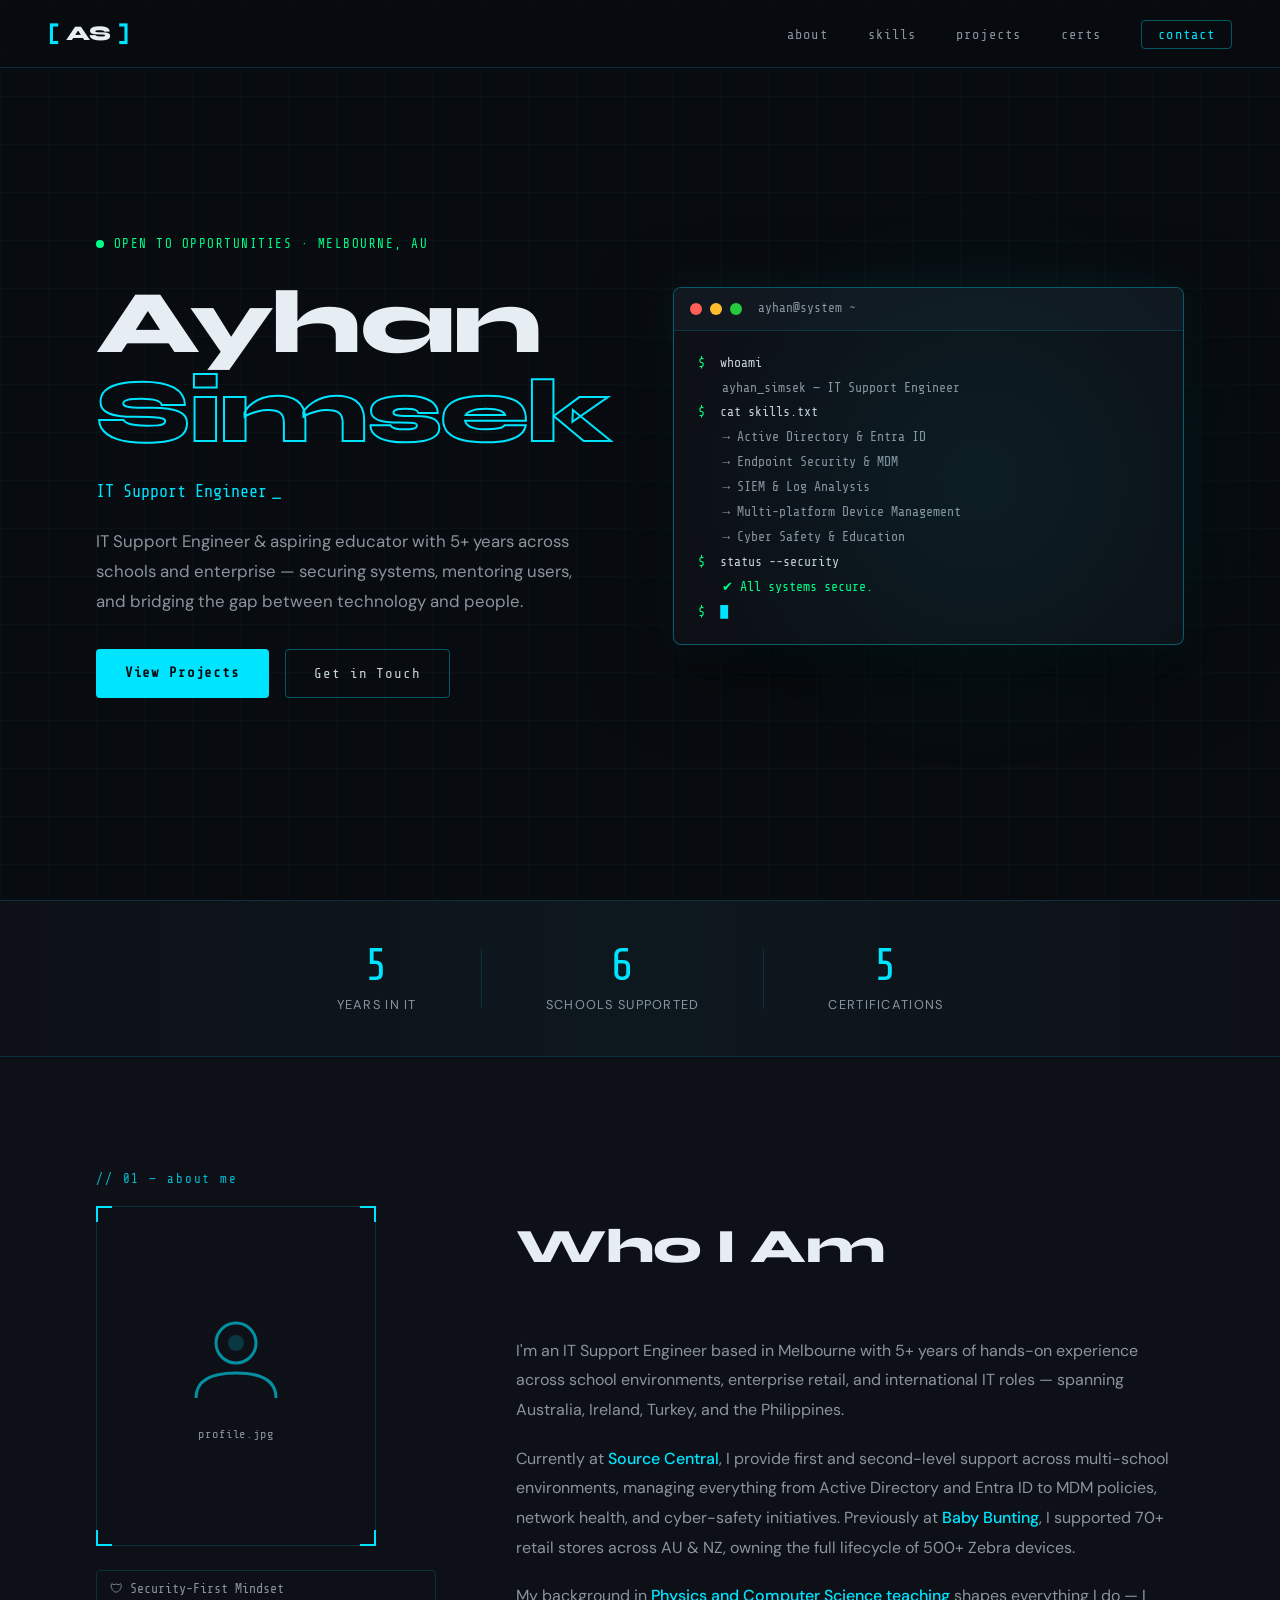
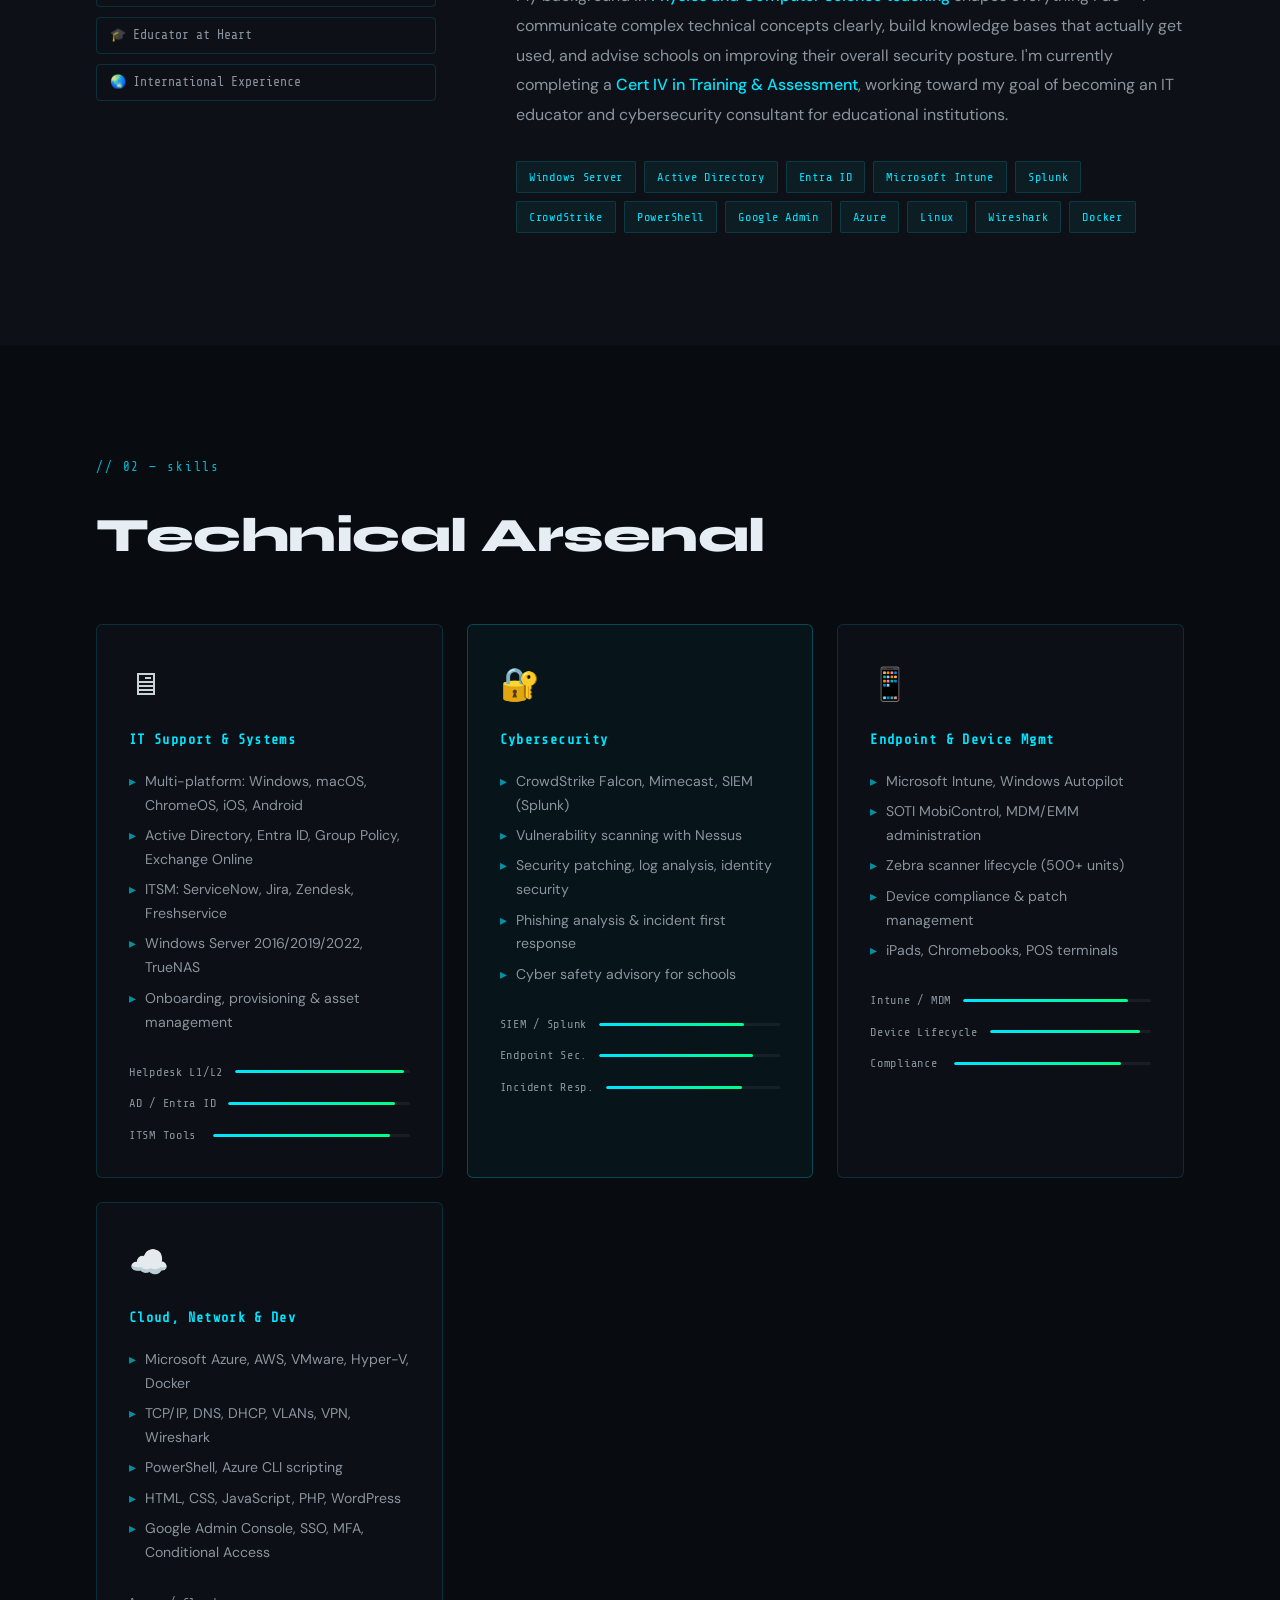
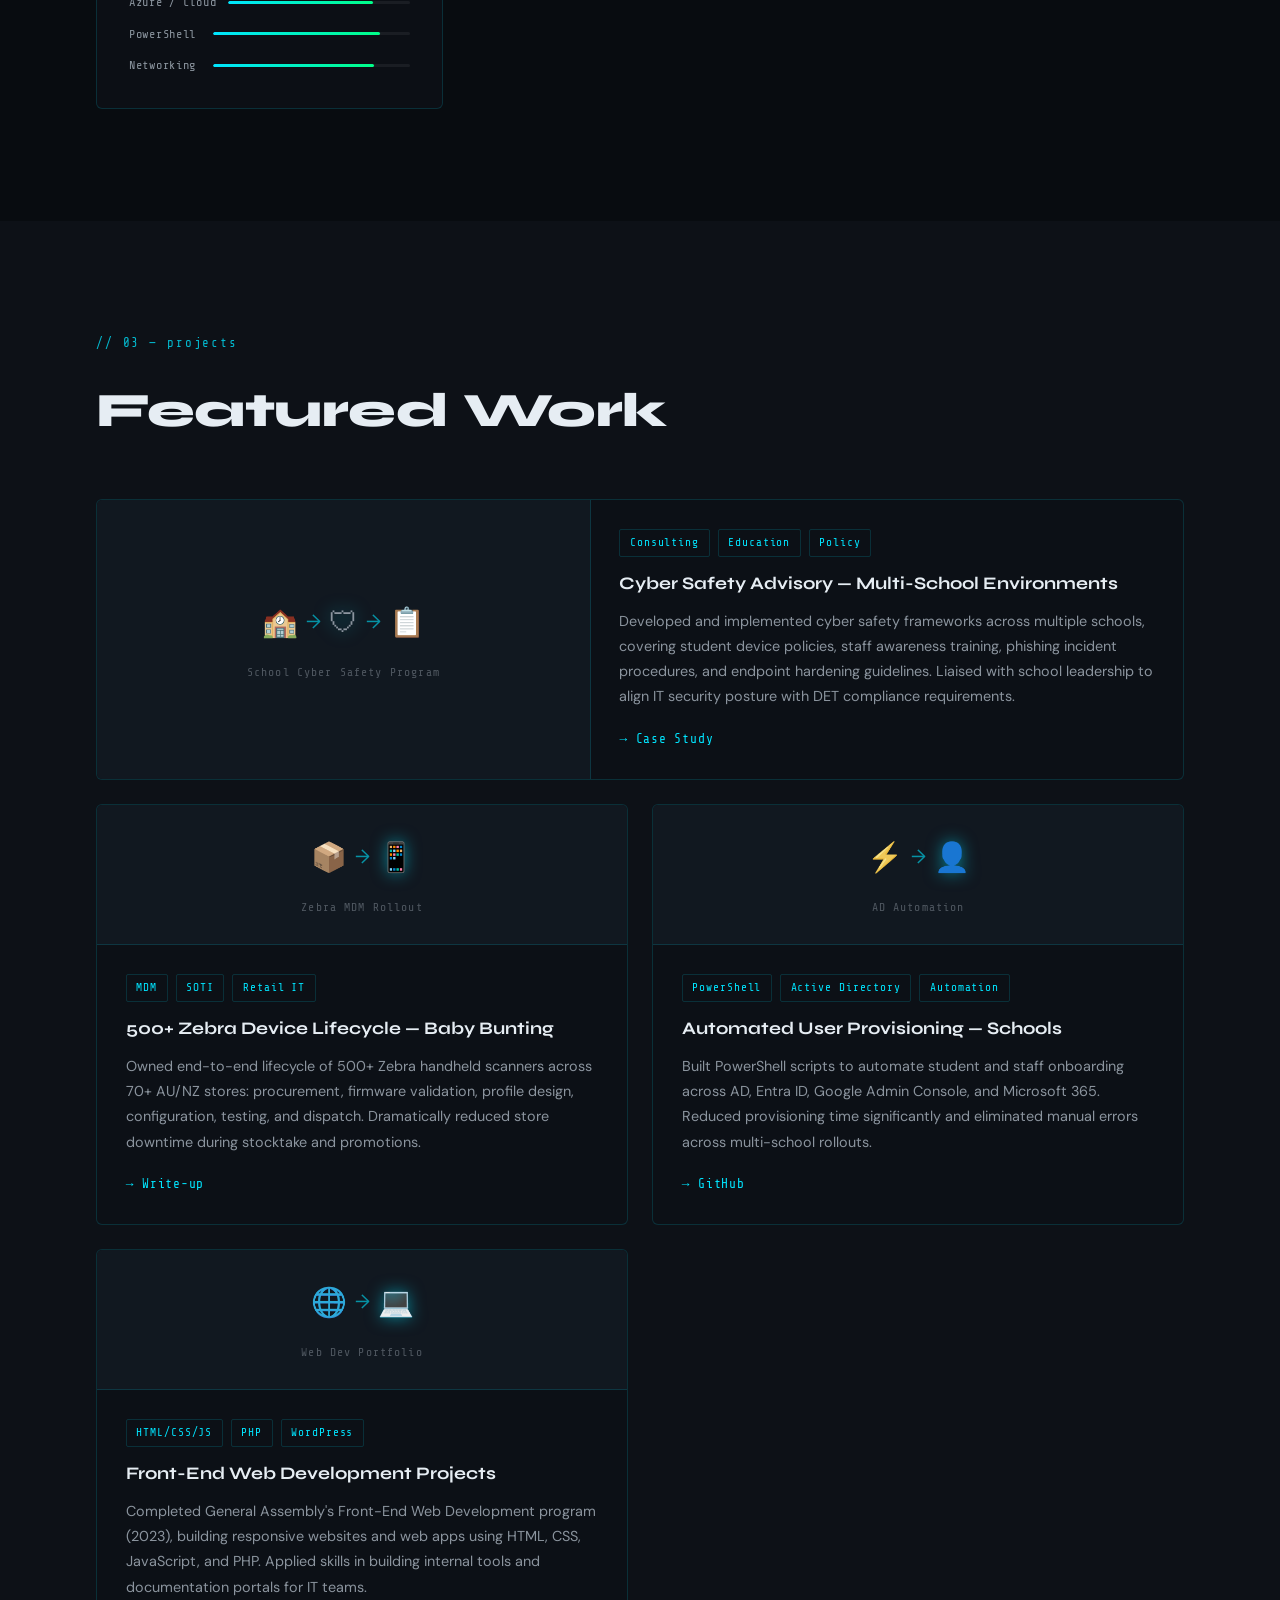
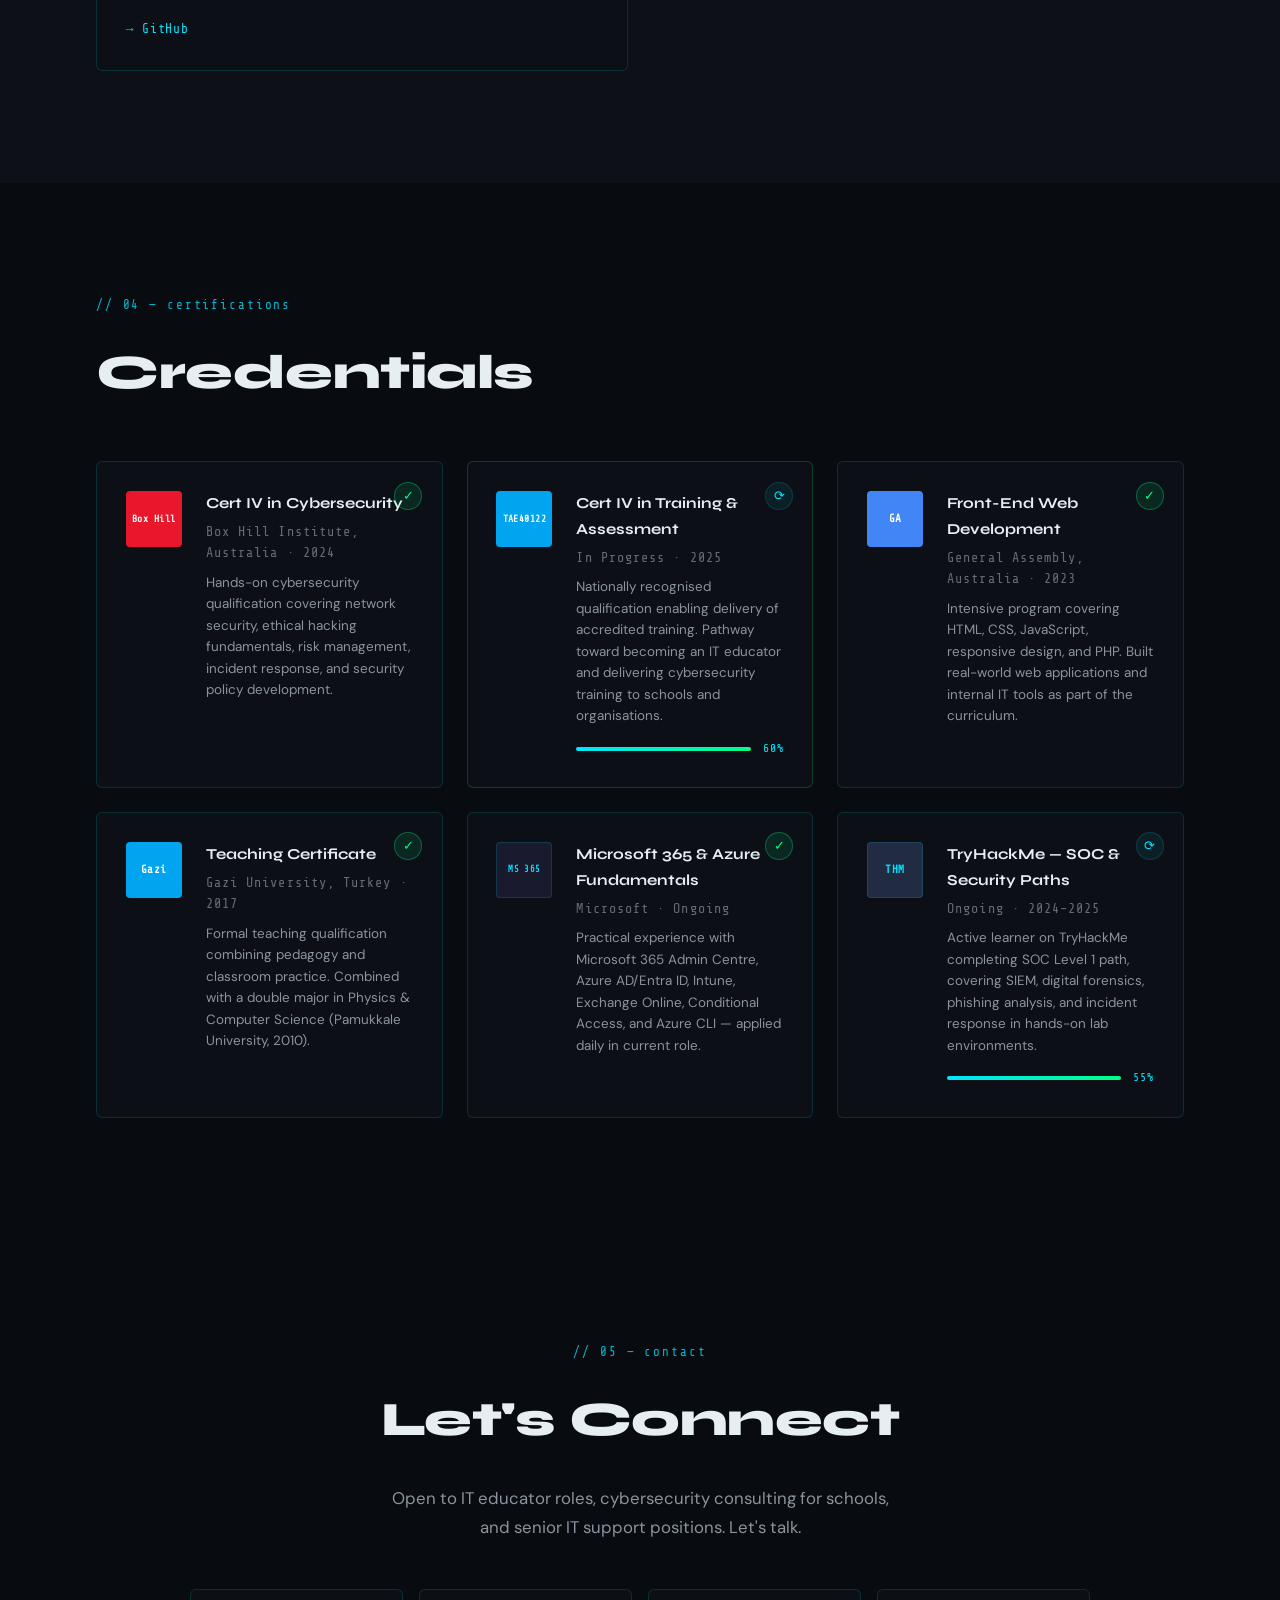
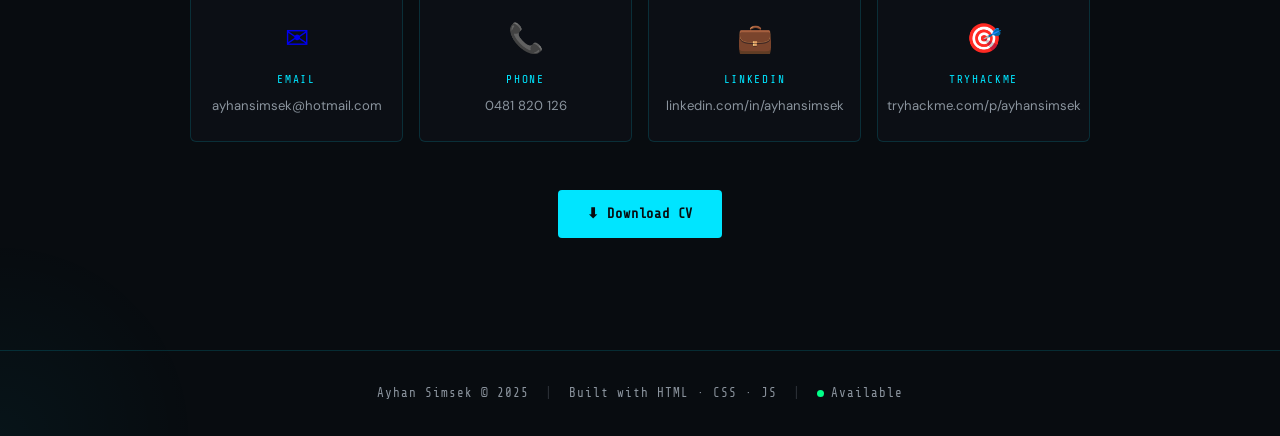
==== index.html @ dc4dad82 "Rename index_standalone.html to index.html" ====
<!DOCTYPE html>
<html lang="en">
<head>
  <meta charset="UTF-8" />
  <meta name="viewport" content="width=device-width, initial-scale=1.0"/>
  <title>Ayhan Simsek — IT Support & Cybersecurity</title>
  <link rel="preconnect" href="https://fonts.googleapis.com">
  <link rel="preconnect" href="https://fonts.gstatic.com" crossorigin>
  <link href="https://fonts.googleapis.com/css2?family=Share+Tech+Mono&family=Syne:wght@400;600;700;800&family=DM+Sans:ital,wght@0,300;0,400;0,500;1,300&display=swap" rel="stylesheet">
  
<style>
/* ============================================
   PORTFOLIO — Ayhan Simsek | IT Support & Cybersecurity
   Theme: Dark Terminal / Tactical
   ============================================ */

:root {
  --bg: #080c10;
  --bg-2: #0d1117;
  --bg-3: #111820;
  --accent: #00e5ff;
  --accent-2: #00ff88;
  --accent-warn: #ff6b35;
  --text: #c9d1d9;
  --text-dim: #8b949e;
  --text-bright: #e6edf3;
  --border: rgba(0, 229, 255, 0.15);
  --border-strong: rgba(0, 229, 255, 0.35);
  --card-bg: rgba(13, 17, 23, 0.85);
  --font-mono: 'Share Tech Mono', monospace;
  --font-display: 'Syne', sans-serif;
  --font-body: 'DM Sans', sans-serif;
  --radius: 4px;
  --transition: 0.3s cubic-bezier(0.4, 0, 0.2, 1);
}

*, *::before, *::after { box-sizing: border-box; margin: 0; padding: 0; }

html { scroll-behavior: smooth; }

body {
  background: var(--bg);
  color: var(--text);
  font-family: var(--font-body);
  font-size: 16px;
  line-height: 1.7;
  overflow-x: hidden;
}

.share-tech { font-family: var(--font-mono); }

/* ── BG GRID ── */
.bg-grid {
  position: fixed;
  inset: 0;
  background-image:
    linear-gradient(rgba(0,229,255,0.03) 1px, transparent 1px),
    linear-gradient(90deg, rgba(0,229,255,0.03) 1px, transparent 1px);
  background-size: 48px 48px;
  pointer-events: none;
  z-index: 0;
}

.scan-line {
  position: fixed;
  top: -100%;
  left: 0;
  width: 100%;
  height: 2px;
  background: linear-gradient(90deg, transparent, rgba(0,229,255,0.4), transparent);
  animation: scanDown 8s linear infinite;
  pointer-events: none;
  z-index: 1;
}

@keyframes scanDown {
  0%   { top: -5%; }
  100% { top: 105%; }
}

/* ── NAV ── */
.nav {
  position: fixed;
  top: 0; left: 0; right: 0;
  z-index: 100;
  display: flex;
  align-items: center;
  justify-content: space-between;
  padding: 1rem 3rem;
  background: rgba(8, 12, 16, 0.85);
  backdrop-filter: blur(16px);
  border-bottom: 1px solid var(--border);
}

.nav-logo {
  font-family: var(--font-display);
  font-weight: 800;
  font-size: 1.3rem;
  color: var(--text-bright);
  letter-spacing: 0.02em;
}
.bracket { color: var(--accent); }

.nav-links {
  list-style: none;
  display: flex;
  gap: 2.5rem;
}
.nav-links a {
  font-family: var(--font-mono);
  font-size: 0.85rem;
  color: var(--text-dim);
  text-decoration: none;
  letter-spacing: 0.08em;
  transition: color var(--transition);
}
.nav-links a:hover { color: var(--accent); }
.nav-cta {
  color: var(--accent) !important;
  border: 1px solid var(--border-strong);
  padding: 0.35rem 1rem;
  border-radius: var(--radius);
  transition: background var(--transition) !important;
}
.nav-cta:hover { background: rgba(0,229,255,0.08) !important; }

.hamburger {
  display: none;
  background: none;
  border: none;
  color: var(--accent);
  font-size: 1.4rem;
  cursor: pointer;
}

/* ── HERO ── */
.hero {
  min-height: 100vh;
  display: grid;
  grid-template-columns: 1fr 1fr;
  align-items: center;
  gap: 4rem;
  padding: 8rem 6rem 6rem;
  position: relative;
  z-index: 2;
}

.hero::after {
  content: '';
  position: absolute;
  right: 0; top: 20%;
  width: 600px; height: 600px;
  background: radial-gradient(circle at center, rgba(0,229,255,0.06) 0%, transparent 70%);
  pointer-events: none;
}

.hero-tag {
  display: flex;
  align-items: center;
  gap: 0.6rem;
  margin-bottom: 1.5rem;
}
.dot {
  width: 8px; height: 8px;
  background: var(--accent-2);
  border-radius: 50%;
  animation: pulse 2s ease-in-out infinite;
}
@keyframes pulse {
  0%,100% { opacity: 1; transform: scale(1); }
  50% { opacity: 0.5; transform: scale(0.85); }
}
.hero-tag .share-tech {
  font-size: 0.78rem;
  color: var(--accent-2);
  letter-spacing: 0.12em;
}

.hero-title {
  font-family: var(--font-display);
  font-weight: 800;
  line-height: 1;
  color: var(--text-bright);
}
.hero-title .line-1 {
  display: block;
  font-size: clamp(4rem, 7vw, 7rem);
  letter-spacing: -0.02em;
}
.hero-title .line-2 {
  display: block;
  font-size: clamp(4rem, 7vw, 7rem);
  letter-spacing: -0.02em;
  color: transparent;
  -webkit-text-stroke: 2px var(--accent);
  text-stroke: 2px var(--accent);
}

.hero-role {
  margin: 1.2rem 0;
  font-size: 1.05rem;
  color: var(--accent);
  min-height: 1.6em;
}

.cursor-blink {
  animation: blink 1s step-end infinite;
  color: var(--accent);
}
@keyframes blink { 0%,100%{opacity:1} 50%{opacity:0} }

.hero-desc {
  font-size: 1.05rem;
  color: var(--text-dim);
  max-width: 480px;
  margin-bottom: 2rem;
  line-height: 1.8;
}

.hero-btns {
  display: flex;
  gap: 1rem;
  flex-wrap: wrap;
}

.btn-primary {
  display: inline-block;
  padding: 0.75rem 1.8rem;
  background: var(--accent);
  color: var(--bg);
  font-family: var(--font-mono);
  font-size: 0.88rem;
  font-weight: 700;
  letter-spacing: 0.06em;
  text-decoration: none;
  border-radius: var(--radius);
  transition: transform var(--transition), box-shadow var(--transition);
}
.btn-primary:hover {
  transform: translateY(-2px);
  box-shadow: 0 0 24px rgba(0,229,255,0.4);
}

.btn-ghost {
  display: inline-block;
  padding: 0.75rem 1.8rem;
  border: 1px solid var(--border-strong);
  color: var(--text);
  font-family: var(--font-mono);
  font-size: 0.88rem;
  letter-spacing: 0.06em;
  text-decoration: none;
  border-radius: var(--radius);
  transition: border-color var(--transition), color var(--transition);
}
.btn-ghost:hover { border-color: var(--accent); color: var(--accent); }

/* ── TERMINAL ── */
.terminal-window {
  background: var(--bg-2);
  border: 1px solid var(--border-strong);
  border-radius: 8px;
  overflow: hidden;
  box-shadow: 0 24px 80px rgba(0,0,0,0.6), 0 0 40px rgba(0,229,255,0.08);
  animation: floatUp 6s ease-in-out infinite;
}
@keyframes floatUp {
  0%,100% { transform: translateY(0); }
  50% { transform: translateY(-12px); }
}

.terminal-bar {
  background: var(--bg-3);
  padding: 0.65rem 1rem;
  display: flex;
  align-items: center;
  gap: 0.5rem;
  border-bottom: 1px solid var(--border);
}
.t-dot {
  width: 12px; height: 12px;
  border-radius: 50%;
}
.t-dot.red    { background: #ff5f56; }
.t-dot.yellow { background: #ffbd2e; }
.t-dot.green  { background: #27c93f; }
.t-title {
  margin-left: 0.5rem;
  font-size: 0.8rem;
  color: var(--text-dim);
}

.terminal-body {
  padding: 1.2rem 1.5rem;
  min-height: 280px;
}
.t-line {
  font-size: 0.82rem;
  line-height: 1.9;
  color: var(--text);
  animation: fadeIn 0.3s ease both;
}
.t-prompt { color: var(--accent-2); margin-right: 0.5rem; }
.t-output { color: var(--text-dim); padding-left: 1.5rem; }
.t-green  { color: var(--accent-2); padding-left: 1.5rem; }

@keyframes fadeIn { from { opacity: 0; } to { opacity: 1; } }

/* ── STATS ── */
.stats-bar {
  position: relative;
  z-index: 2;
  display: flex;
  justify-content: center;
  align-items: center;
  gap: 0;
  background: var(--bg-2);
  border-top: 1px solid var(--border);
  border-bottom: 1px solid var(--border);
  padding: 2.5rem 4rem;
  overflow: hidden;
}
.stats-bar::before {
  content: '';
  position: absolute;
  inset: 0;
  background: linear-gradient(90deg, transparent, rgba(0,229,255,0.03), transparent);
}

.stat-item {
  text-align: center;
  padding: 0 4rem;
}
.stat-num {
  display: block;
  font-size: 2.8rem;
  color: var(--accent);
  letter-spacing: 0.04em;
  line-height: 1.1;
}
.stat-label {
  font-size: 0.8rem;
  color: var(--text-dim);
  letter-spacing: 0.1em;
  text-transform: uppercase;
  margin-top: 0.25rem;
  display: block;
}
.stat-divider {
  width: 1px;
  height: 60px;
  background: var(--border);
}

/* ── SECTIONS ── */
.section {
  position: relative;
  z-index: 2;
  padding: 7rem 6rem;
}

.section-label {
  font-size: 0.78rem;
  color: var(--accent);
  letter-spacing: 0.15em;
  margin-bottom: 1rem;
  opacity: 0.8;
}

.section-title {
  font-family: var(--font-display);
  font-weight: 800;
  font-size: clamp(2rem, 4vw, 3rem);
  color: var(--text-bright);
  margin-bottom: 3rem;
  letter-spacing: -0.01em;
}

/* ── ABOUT ── */
.about { background: var(--bg-2); }

.about-grid {
  display: grid;
  grid-template-columns: 340px 1fr;
  gap: 5rem;
  align-items: start;
}

.about-img-frame {
  position: relative;
  width: 280px;
  height: 340px;
  border: 1px solid var(--border);
  display: flex;
  align-items: center;
  justify-content: center;
}

.img-corner {
  position: absolute;
  width: 16px; height: 16px;
  border-color: var(--accent);
  border-style: solid;
}
.tl { top: -1px; left: -1px; border-width: 2px 0 0 2px; }
.tr { top: -1px; right: -1px; border-width: 2px 2px 0 0; }
.bl { bottom: -1px; left: -1px; border-width: 0 0 2px 2px; }
.br { bottom: -1px; right: -1px; border-width: 0 2px 2px 0; }

.about-img-placeholder {
  display: flex;
  flex-direction: column;
  align-items: center;
  gap: 1rem;
  color: var(--text-dim);
}
.avatar-icon {
  width: 100px; height: 100px;
  color: var(--accent);
  opacity: 0.6;
}
.avatar-icon svg { width: 100%; height: 100%; }
.img-label {
  font-size: 0.75rem;
  color: var(--text-dim);
  letter-spacing: 0.08em;
}

.about-badges {
  margin-top: 1.5rem;
  display: flex;
  flex-direction: column;
  gap: 0.6rem;
}
.badge {
  padding: 0.4rem 0.8rem;
  border: 1px solid var(--border);
  border-radius: var(--radius);
  font-size: 0.82rem;
  color: var(--text-dim);
  transition: border-color var(--transition), color var(--transition);
}
.badge:hover { border-color: var(--accent); color: var(--accent); }

.about-text p {
  margin-bottom: 1.2rem;
  color: var(--text-dim);
  line-height: 1.85;
}
.about-text strong { color: var(--accent); font-weight: 500; }

.about-tools {
  display: flex;
  flex-wrap: wrap;
  gap: 0.5rem;
  margin-top: 2rem;
}
.tool-tag {
  font-size: 0.75rem;
  padding: 0.3rem 0.75rem;
  background: rgba(0,229,255,0.06);
  border: 1px solid var(--border);
  border-radius: 2px;
  color: var(--accent);
  letter-spacing: 0.06em;
  transition: background var(--transition);
}
.tool-tag:hover { background: rgba(0,229,255,0.14); }

/* ── SKILLS ── */
.skills-grid {
  display: grid;
  grid-template-columns: repeat(auto-fit, minmax(280px, 1fr));
  gap: 1.5rem;
}

.skill-card {
  background: var(--card-bg);
  border: 1px solid var(--border);
  border-radius: 6px;
  padding: 2rem;
  transition: border-color var(--transition), transform var(--transition), box-shadow var(--transition);
  position: relative;
  overflow: hidden;
}
.skill-card::before {
  content: '';
  position: absolute;
  top: 0; left: 0; right: 0;
  height: 2px;
  background: linear-gradient(90deg, transparent, rgba(0,229,255,0.3), transparent);
  opacity: 0;
  transition: opacity var(--transition);
}
.skill-card:hover {
  border-color: var(--border-strong);
  transform: translateY(-4px);
  box-shadow: 0 16px 48px rgba(0,0,0,0.4);
}
.skill-card:hover::before { opacity: 1; }

.skill-card--accent {
  border-color: rgba(0,229,255,0.25);
  background: rgba(0, 229, 255, 0.04);
}

.skill-icon { font-size: 2rem; margin-bottom: 1rem; }

.skill-card h3 {
  font-size: 0.85rem;
  letter-spacing: 0.1em;
  color: var(--accent);
  margin-bottom: 1rem;
}

.skill-card ul {
  list-style: none;
  margin-bottom: 1.5rem;
}
.skill-card ul li {
  font-size: 0.88rem;
  color: var(--text-dim);
  padding: 0.2rem 0;
  padding-left: 1rem;
  position: relative;
}
.skill-card ul li::before {
  content: '▸';
  position: absolute;
  left: 0;
  color: var(--accent);
  opacity: 0.6;
}

.skill-bars { display: flex; flex-direction: column; gap: 0.7rem; }
.skill-bar-item {
  display: flex;
  align-items: center;
  gap: 0.75rem;
  font-size: 0.75rem;
  color: var(--text-dim);
  letter-spacing: 0.06em;
}
.skill-bar-item > span { min-width: 72px; }
.bar {
  flex: 1;
  height: 3px;
  background: rgba(255,255,255,0.06);
  border-radius: 2px;
  overflow: hidden;
}
.bar-fill {
  height: 100%;
  width: var(--w, 50%);
  background: linear-gradient(90deg, var(--accent), var(--accent-2));
  border-radius: 2px;
  animation: growBar 1.5s cubic-bezier(0.4,0,0.2,1) both;
  animation-delay: 0.5s;
}
@keyframes growBar {
  from { width: 0; }
  to { width: var(--w); }
}

/* ── PROJECTS ── */
.projects { background: var(--bg-2); }

.projects-grid {
  display: grid;
  grid-template-columns: 1fr 1fr;
  gap: 1.5rem;
}

.project-card {
  background: var(--card-bg);
  border: 1px solid var(--border);
  border-radius: 6px;
  overflow: hidden;
  transition: border-color var(--transition), transform var(--transition);
  display: flex;
  flex-direction: column;
}
.project-card:hover {
  border-color: var(--border-strong);
  transform: translateY(-3px);
}

.project-card--featured {
  grid-column: 1 / -1;
  display: grid;
  grid-template-columns: 1fr 1.2fr;
}

.project-img {
  background: var(--bg-3);
  display: flex;
  align-items: center;
  justify-content: center;
  min-height: 180px;
  border-bottom: 1px solid var(--border);
}
.project-card--featured .project-img {
  border-bottom: none;
  border-right: 1px solid var(--border);
  min-height: 260px;
}
.project-img--sm { min-height: 140px; }

.project-img-placeholder {
  display: flex;
  flex-direction: column;
  align-items: center;
  gap: 1rem;
  color: var(--text-dim);
}
.project-diagram {
  display: flex;
  align-items: center;
  gap: 0.5rem;
  font-size: 1.8rem;
}
.pd-arrow { font-size: 1.2rem; color: var(--accent); opacity: 0.6; }
.pd-node { filter: grayscale(0.3); }
.pd-node--accent { filter: drop-shadow(0 0 8px rgba(0,229,255,0.5)); }
.project-img-placeholder .share-tech { font-size: 0.72rem; opacity: 0.5; letter-spacing: 0.1em; }

.project-content { padding: 1.8rem; flex: 1; }

.project-tags {
  display: flex;
  gap: 0.5rem;
  flex-wrap: wrap;
  margin-bottom: 0.8rem;
}
.ptag {
  font-size: 0.7rem;
  padding: 0.2rem 0.6rem;
  border: 1px solid var(--border);
  color: var(--accent);
  border-radius: 2px;
  letter-spacing: 0.08em;
}

.project-content h3 {
  font-family: var(--font-display);
  font-weight: 700;
  font-size: 1.1rem;
  color: var(--text-bright);
  margin-bottom: 0.6rem;
}

.project-content p {
  font-size: 0.9rem;
  color: var(--text-dim);
  line-height: 1.75;
  margin-bottom: 1.2rem;
}

.project-links { display: flex; gap: 1.5rem; }
.plink {
  font-family: var(--font-mono);
  font-size: 0.8rem;
  color: var(--accent);
  text-decoration: none;
  letter-spacing: 0.06em;
  transition: opacity var(--transition);
}
.plink:hover { opacity: 0.7; }

/* ── CERTS ── */
.certs-grid {
  display: grid;
  grid-template-columns: repeat(auto-fit, minmax(300px, 1fr));
  gap: 1.5rem;
}

.cert-card {
  background: var(--card-bg);
  border: 1px solid var(--border);
  border-radius: 6px;
  padding: 1.8rem;
  display: flex;
  gap: 1.5rem;
  align-items: flex-start;
  transition: border-color var(--transition), transform var(--transition);
  position: relative;
}
.cert-card:hover {
  border-color: var(--border-strong);
  transform: translateY(-3px);
}
.cert-card--progress { border-color: rgba(0,255,136,0.2); }

.cert-logo {
  width: 56px; height: 56px;
  flex-shrink: 0;
  border-radius: 4px;
  display: flex;
  align-items: center;
  justify-content: center;
  font-family: var(--font-mono);
  font-size: 0.68rem;
  font-weight: 700;
  letter-spacing: 0.05em;
}
.cert-comptia { background: #e8172b; color: white; }
.cert-google  { background: #4285f4; color: white; }
.cert-ms      { background: #00a4ef; color: white; }
.cert-thm     { background: #212c42; color: var(--accent); border: 1px solid var(--border); }

.cert-info { flex: 1; }
.cert-info h3 {
  font-family: var(--font-display);
  font-weight: 700;
  font-size: 0.95rem;
  color: var(--text-bright);
  margin-bottom: 0.25rem;
}
.cert-id {
  font-size: 0.72rem;
  color: var(--accent);
  opacity: 0.7;
  letter-spacing: 0.08em;
  margin-bottom: 0.5rem;
  display: block;
}
.cert-info p {
  font-size: 0.84rem;
  color: var(--text-dim);
  line-height: 1.6;
}

.cert-badge {
  position: absolute;
  top: 1.2rem; right: 1.2rem;
  width: 28px; height: 28px;
  background: rgba(0,255,136,0.1);
  border: 1px solid rgba(0,255,136,0.3);
  border-radius: 50%;
  display: flex;
  align-items: center;
  justify-content: center;
  font-size: 0.8rem;
  color: var(--accent-2);
}
.cert-badge--prog { background: rgba(0,229,255,0.08); border-color: var(--border); color: var(--accent); }

.progress-bar-wrapper {
  display: flex;
  align-items: center;
  gap: 0.75rem;
  margin-top: 0.75rem;
}
.progress-bar {
  flex: 1;
  height: 4px;
  background: rgba(255,255,255,0.06);
  border-radius: 2px;
  overflow: hidden;
}
.progress-fill {
  height: 100%;
  width: var(--pw, 0%);
  background: linear-gradient(90deg, var(--accent), var(--accent-2));
  animation: growBar 2s ease both;
}
.prog-pct { font-size: 0.72rem; color: var(--accent); letter-spacing: 0.08em; }

/* ── CONTACT ── */
.contact { text-align: center; }
.contact-desc {
  font-size: 1.05rem;
  color: var(--text-dim);
  max-width: 520px;
  margin: -1.5rem auto 3rem;
}

.contact-grid {
  display: grid;
  grid-template-columns: repeat(auto-fit, minmax(200px, 1fr));
  gap: 1rem;
  max-width: 900px;
  margin: 0 auto 2.5rem;
}

.contact-card {
  background: var(--card-bg);
  border: 1px solid var(--border);
  border-radius: 6px;
  padding: 1.5rem;
  text-decoration: none;
  display: flex;
  flex-direction: column;
  align-items: center;
  gap: 0.4rem;
  transition: border-color var(--transition), transform var(--transition), box-shadow var(--transition);
}
.contact-card:hover {
  border-color: var(--accent);
  transform: translateY(-3px);
  box-shadow: 0 8px 32px rgba(0,229,255,0.1);
}

.cc-icon { font-size: 1.8rem; }
.cc-label {
  font-size: 0.7rem;
  color: var(--accent);
  letter-spacing: 0.15em;
  text-transform: uppercase;
}
.cc-value {
  font-size: 0.82rem;
  color: var(--text-dim);
}

.btn-download {
  margin-top: 0.5rem;
  font-size: 0.85rem;
}

/* ── FOOTER ── */
.footer {
  position: relative;
  z-index: 2;
  border-top: 1px solid var(--border);
  padding: 2rem 4rem;
  display: flex;
  justify-content: center;
}
.footer-text {
  font-size: 0.78rem;
  color: var(--text-dim);
  display: flex;
  align-items: center;
  gap: 1rem;
  letter-spacing: 0.08em;
}
.footer-sep { opacity: 0.3; }
.footer-status { display: flex; align-items: center; gap: 0.4rem; }
.dot-green {
  width: 7px; height: 7px;
  background: var(--accent-2);
  border-radius: 50%;
  animation: pulse 2s ease-in-out infinite;
}

/* ── SCROLL REVEAL ── */
.reveal {
  opacity: 0;
  transform: translateY(28px);
  transition: opacity 0.7s ease, transform 0.7s ease;
}
.reveal.visible {
  opacity: 1;
  transform: translateY(0);
}

/* ── RESPONSIVE ── */
@media (max-width: 1024px) {
  .hero {
    grid-template-columns: 1fr;
    padding: 7rem 3rem 4rem;
    gap: 3rem;
  }
  .hero::after { display: none; }
  .hero-visual { max-width: 480px; }
  .about-grid { grid-template-columns: 1fr; }
  .about-img-frame { margin: 0 auto; }
  .section { padding: 5rem 3rem; }
  .stats-bar { padding: 2rem 2rem; gap: 0; }
  .stat-item { padding: 0 2rem; }
}

@media (max-width: 768px) {
  .nav { padding: 1rem 1.5rem; }
  .nav-links { display: none; }
  .hamburger { display: block; }
  .projects-grid { grid-template-columns: 1fr; }
  .project-card--featured { grid-template-columns: 1fr; }
  .project-card--featured .project-img { border-right: none; border-bottom: 1px solid var(--border); }
  .stats-bar {
    flex-wrap: wrap;
    gap: 2rem;
    justify-content: center;
  }
  .stat-divider { display: none; }
  .hero { padding: 6rem 1.5rem 3rem; }
  .section { padding: 4rem 1.5rem; }
  .footer { padding: 1.5rem; }
  .footer-text { flex-direction: column; gap: 0.5rem; text-align: center; }
}

</style>
</head>
<body>

  <!-- Animated background grid -->
  <div class="bg-grid"></div>
  <div class="scan-line"></div>

  <!-- NAV -->
  <nav class="nav">
    <div class="nav-logo">
      <span class="bracket">[</span>
      <span class="logo-text">AS</span>
      <span class="bracket">]</span>
    </div>
    <ul class="nav-links">
      <li><a href="#about">about</a></li>
      <li><a href="#skills">skills</a></li>
      <li><a href="#projects">projects</a></li>
      <li><a href="#certs">certs</a></li>
      <li><a href="#contact" class="nav-cta">contact</a></li>
    </ul>
    <button class="hamburger" id="hamburger">☰</button>
  </nav>

  <!-- HERO -->
  <section class="hero" id="home">
    <div class="hero-content">
      <div class="hero-tag">
        <span class="dot"></span>
        <span class="share-tech">OPEN TO OPPORTUNITIES · MELBOURNE, AU</span>
      </div>
      <h1 class="hero-title">
        <span class="line-1">Ayhan</span>
        <span class="line-2">Simsek</span>
      </h1>
      <div class="hero-role">
        <span class="share-tech type-text" id="typewriter"></span>
        <span class="cursor-blink">_</span>
      </div>
      <p class="hero-desc">
        IT Support Engineer &amp; aspiring educator with 5+ years across schools and enterprise — securing systems, mentoring users, and bridging the gap between technology and people.
      </p>
      <div class="hero-btns">
        <a href="#projects" class="btn-primary">View Projects</a>
        <a href="#contact" class="btn-ghost">Get in Touch</a>
      </div>
    </div>
    <div class="hero-visual">
      <div class="terminal-window">
        <div class="terminal-bar">
          <span class="t-dot red"></span>
          <span class="t-dot yellow"></span>
          <span class="t-dot green"></span>
          <span class="t-title share-tech">ayhan@system ~ </span>
        </div>
        <div class="terminal-body share-tech" id="terminal-body">
          <div class="t-line"><span class="t-prompt">$</span> whoami</div>
          <div class="t-line t-output">ayhan_simsek — IT Support Engineer</div>
          <div class="t-line"><span class="t-prompt">$</span> cat skills.txt</div>
          <div class="t-line t-output">→ Active Directory &amp; Entra ID</div>
          <div class="t-line t-output">→ Endpoint Security &amp; MDM</div>
          <div class="t-line t-output">→ SIEM &amp; Log Analysis</div>
          <div class="t-line t-output">→ Multi-platform Device Management</div>
          <div class="t-line t-output">→ Cyber Safety &amp; Education</div>
          <div class="t-line"><span class="t-prompt">$</span> status --security</div>
          <div class="t-line t-green">✔ All systems secure.</div>
          <div class="t-line"><span class="t-prompt">$</span> <span class="cursor-blink">█</span></div>
        </div>
      </div>
    </div>
  </section>

  <!-- STATS BAR -->
  <div class="stats-bar">
    <div class="stat-item">
      <span class="stat-num share-tech" data-target="5">0</span>
      <span class="stat-label">Years in IT</span>
    </div>
    <div class="stat-divider"></div>
    <div class="stat-item">
      <span class="stat-num share-tech" data-target="6">0</span>
      <span class="stat-label">Schools Supported</span>
    </div>
    <div class="stat-divider"></div>
    <div class="stat-item">
      <span class="stat-num share-tech" data-target="5">0</span>
      <span class="stat-label">Certifications</span>
    </div>
  </div>

  <!-- ABOUT -->
  <section class="section about" id="about">
    <div class="section-label share-tech">// 01 — about me</div>
    <div class="about-grid">
      <div class="about-img-wrapper">
        <div class="about-img-frame">
          <div class="about-img-placeholder">
            <div class="avatar-icon">
              <svg viewBox="0 0 100 100" xmlns="http://www.w3.org/2000/svg">
                <circle cx="50" cy="35" r="20" fill="none" stroke="currentColor" stroke-width="3"/>
                <path d="M10 90 Q10 65 50 65 Q90 65 90 90" fill="none" stroke="currentColor" stroke-width="3"/>
                <circle cx="50" cy="35" r="8" fill="currentColor" opacity="0.3"/>
              </svg>
            </div>
            <span class="share-tech img-label">profile.jpg</span>
          </div>
          <div class="img-corner tl"></div>
          <div class="img-corner tr"></div>
          <div class="img-corner bl"></div>
          <div class="img-corner br"></div>
        </div>
        <div class="about-badges">
          <div class="badge"><span class="share-tech">🛡 Security-First Mindset</span></div>
          <div class="badge"><span class="share-tech">🎓 Educator at Heart</span></div>
          <div class="badge"><span class="share-tech">🌏 International Experience</span></div>
        </div>
      </div>
      <div class="about-text">
        <h2 class="section-title">Who I Am</h2>
        <p>I'm an IT Support Engineer based in Melbourne with 5+ years of hands-on experience across school environments, enterprise retail, and international IT roles — spanning Australia, Ireland, Turkey, and the Philippines.</p>
        <p>Currently at <strong>Source Central</strong>, I provide first and second-level support across multi-school environments, managing everything from Active Directory and Entra ID to MDM policies, network health, and cyber-safety initiatives. Previously at <strong>Baby Bunting</strong>, I supported 70+ retail stores across AU &amp; NZ, owning the full lifecycle of 500+ Zebra devices.</p>
        <p>My background in <strong>Physics and Computer Science teaching</strong> shapes everything I do — I communicate complex technical concepts clearly, build knowledge bases that actually get used, and advise schools on improving their overall security posture. I'm currently completing a <strong>Cert IV in Training &amp; Assessment</strong>, working toward my goal of becoming an IT educator and cybersecurity consultant for educational institutions.</p>
        <div class="about-tools">
          <span class="share-tech tool-tag">Windows Server</span>
          <span class="share-tech tool-tag">Active Directory</span>
          <span class="share-tech tool-tag">Entra ID</span>
          <span class="share-tech tool-tag">Microsoft Intune</span>
          <span class="share-tech tool-tag">Splunk</span>
          <span class="share-tech tool-tag">CrowdStrike</span>
          <span class="share-tech tool-tag">PowerShell</span>
          <span class="share-tech tool-tag">Google Admin</span>
          <span class="share-tech tool-tag">Azure</span>
          <span class="share-tech tool-tag">Linux</span>
          <span class="share-tech tool-tag">Wireshark</span>
          <span class="share-tech tool-tag">Docker</span>
        </div>
      </div>
    </div>
  </section>

  <!-- SKILLS -->
  <section class="section skills" id="skills">
    <div class="section-label share-tech">// 02 — skills</div>
    <h2 class="section-title">Technical Arsenal</h2>
    <div class="skills-grid">

      <div class="skill-card">
        <div class="skill-icon">🖥</div>
        <h3 class="share-tech">IT Support & Systems</h3>
        <ul>
          <li>Multi-platform: Windows, macOS, ChromeOS, iOS, Android</li>
          <li>Active Directory, Entra ID, Group Policy, Exchange Online</li>
          <li>ITSM: ServiceNow, Jira, Zendesk, Freshservice</li>
          <li>Windows Server 2016/2019/2022, TrueNAS</li>
          <li>Onboarding, provisioning &amp; asset management</li>
        </ul>
        <div class="skill-bars">
          <div class="skill-bar-item">
            <span class="share-tech">Helpdesk L1/L2</span>
            <div class="bar"><div class="bar-fill" style="--w:97%"></div></div>
          </div>
          <div class="skill-bar-item">
            <span class="share-tech">AD / Entra ID</span>
            <div class="bar"><div class="bar-fill" style="--w:92%"></div></div>
          </div>
          <div class="skill-bar-item">
            <span class="share-tech">ITSM Tools</span>
            <div class="bar"><div class="bar-fill" style="--w:90%"></div></div>
          </div>
        </div>
      </div>

      <div class="skill-card skill-card--accent">
        <div class="skill-icon">🔐</div>
        <h3 class="share-tech">Cybersecurity</h3>
        <ul>
          <li>CrowdStrike Falcon, Mimecast, SIEM (Splunk)</li>
          <li>Vulnerability scanning with Nessus</li>
          <li>Security patching, log analysis, identity security</li>
          <li>Phishing analysis &amp; incident first response</li>
          <li>Cyber safety advisory for schools</li>
        </ul>
        <div class="skill-bars">
          <div class="skill-bar-item">
            <span class="share-tech">SIEM / Splunk</span>
            <div class="bar"><div class="bar-fill" style="--w:80%"></div></div>
          </div>
          <div class="skill-bar-item">
            <span class="share-tech">Endpoint Sec.</span>
            <div class="bar"><div class="bar-fill" style="--w:85%"></div></div>
          </div>
          <div class="skill-bar-item">
            <span class="share-tech">Incident Resp.</span>
            <div class="bar"><div class="bar-fill" style="--w:78%"></div></div>
          </div>
        </div>
      </div>

      <div class="skill-card">
        <div class="skill-icon">📱</div>
        <h3 class="share-tech">Endpoint & Device Mgmt</h3>
        <ul>
          <li>Microsoft Intune, Windows Autopilot</li>
          <li>SOTI MobiControl, MDM/EMM administration</li>
          <li>Zebra scanner lifecycle (500+ units)</li>
          <li>Device compliance &amp; patch management</li>
          <li>iPads, Chromebooks, POS terminals</li>
        </ul>
        <div class="skill-bars">
          <div class="skill-bar-item">
            <span class="share-tech">Intune / MDM</span>
            <div class="bar"><div class="bar-fill" style="--w:88%"></div></div>
          </div>
          <div class="skill-bar-item">
            <span class="share-tech">Device Lifecycle</span>
            <div class="bar"><div class="bar-fill" style="--w:93%"></div></div>
          </div>
          <div class="skill-bar-item">
            <span class="share-tech">Compliance</span>
            <div class="bar"><div class="bar-fill" style="--w:85%"></div></div>
          </div>
        </div>
      </div>

      <div class="skill-card">
        <div class="skill-icon">☁️</div>
        <h3 class="share-tech">Cloud, Network & Dev</h3>
        <ul>
          <li>Microsoft Azure, AWS, VMware, Hyper-V, Docker</li>
          <li>TCP/IP, DNS, DHCP, VLANs, VPN, Wireshark</li>
          <li>PowerShell, Azure CLI scripting</li>
          <li>HTML, CSS, JavaScript, PHP, WordPress</li>
          <li>Google Admin Console, SSO, MFA, Conditional Access</li>
        </ul>
        <div class="skill-bars">
          <div class="skill-bar-item">
            <span class="share-tech">Azure / Cloud</span>
            <div class="bar"><div class="bar-fill" style="--w:80%"></div></div>
          </div>
          <div class="skill-bar-item">
            <span class="share-tech">PowerShell</span>
            <div class="bar"><div class="bar-fill" style="--w:85%"></div></div>
          </div>
          <div class="skill-bar-item">
            <span class="share-tech">Networking</span>
            <div class="bar"><div class="bar-fill" style="--w:82%"></div></div>
          </div>
        </div>
      </div>

    </div>
  </section>

  <!-- PROJECTS -->
  <section class="section projects" id="projects">
    <div class="section-label share-tech">// 03 — projects</div>
    <h2 class="section-title">Featured Work</h2>
    <div class="projects-grid">

      <div class="project-card project-card--featured">
        <div class="project-img">
          <div class="project-img-placeholder">
            <div class="project-diagram">
              <div class="pd-node">🏫</div>
              <div class="pd-arrow">→</div>
              <div class="pd-node pd-node--accent">🛡</div>
              <div class="pd-arrow">→</div>
              <div class="pd-node">📋</div>
            </div>
            <span class="share-tech">School Cyber Safety Program</span>
          </div>
        </div>
        <div class="project-content">
          <div class="project-tags">
            <span class="ptag share-tech">Consulting</span>
            <span class="ptag share-tech">Education</span>
            <span class="ptag share-tech">Policy</span>
          </div>
          <h3>Cyber Safety Advisory — Multi-School Environments</h3>
          <p>Developed and implemented cyber safety frameworks across multiple schools, covering student device policies, staff awareness training, phishing incident procedures, and endpoint hardening guidelines. Liaised with school leadership to align IT security posture with DET compliance requirements.</p>
          <div class="project-links">
            <a href="#" class="plink">→ Case Study</a>
          </div>
        </div>
      </div>

      <div class="project-card">
        <div class="project-img project-img--sm">
          <div class="project-img-placeholder">
            <div class="project-diagram">
              <div class="pd-node">📦</div>
              <div class="pd-arrow">→</div>
              <div class="pd-node pd-node--accent">📱</div>
            </div>
            <span class="share-tech">Zebra MDM Rollout</span>
          </div>
        </div>
        <div class="project-content">
          <div class="project-tags">
            <span class="ptag share-tech">MDM</span>
            <span class="ptag share-tech">SOTI</span>
            <span class="ptag share-tech">Retail IT</span>
          </div>
          <h3>500+ Zebra Device Lifecycle — Baby Bunting</h3>
          <p>Owned end-to-end lifecycle of 500+ Zebra handheld scanners across 70+ AU/NZ stores: procurement, firmware validation, profile design, configuration, testing, and dispatch. Dramatically reduced store downtime during stocktake and promotions.</p>
          <div class="project-links">
            <a href="#" class="plink">→ Write-up</a>
          </div>
        </div>
      </div>

      <div class="project-card">
        <div class="project-img project-img--sm">
          <div class="project-img-placeholder">
            <div class="project-diagram">
              <div class="pd-node">⚡</div>
              <div class="pd-arrow">→</div>
              <div class="pd-node pd-node--accent">👤</div>
            </div>
            <span class="share-tech">AD Automation</span>
          </div>
        </div>
        <div class="project-content">
          <div class="project-tags">
            <span class="ptag share-tech">PowerShell</span>
            <span class="ptag share-tech">Active Directory</span>
            <span class="ptag share-tech">Automation</span>
          </div>
          <h3>Automated User Provisioning — Schools</h3>
          <p>Built PowerShell scripts to automate student and staff onboarding across AD, Entra ID, Google Admin Console, and Microsoft 365. Reduced provisioning time significantly and eliminated manual errors across multi-school rollouts.</p>
          <div class="project-links">
            <a href="#" class="plink">→ GitHub</a>
          </div>
        </div>
      </div>

      <div class="project-card">
        <div class="project-img project-img--sm">
          <div class="project-img-placeholder">
            <div class="project-diagram">
              <div class="pd-node">🌐</div>
              <div class="pd-arrow">→</div>
              <div class="pd-node pd-node--accent">💻</div>
            </div>
            <span class="share-tech">Web Dev Portfolio</span>
          </div>
        </div>
        <div class="project-content">
          <div class="project-tags">
            <span class="ptag share-tech">HTML/CSS/JS</span>
            <span class="ptag share-tech">PHP</span>
            <span class="ptag share-tech">WordPress</span>
          </div>
          <h3>Front-End Web Development Projects</h3>
          <p>Completed General Assembly's Front-End Web Development program (2023), building responsive websites and web apps using HTML, CSS, JavaScript, and PHP. Applied skills in building internal tools and documentation portals for IT teams.</p>
          <div class="project-links">
            <a href="#" class="plink">→ GitHub</a>
          </div>
        </div>
      </div>

    </div>
  </section>

  <!-- CERTS -->
  <section class="section certs" id="certs">
    <div class="section-label share-tech">// 04 — certifications</div>
    <h2 class="section-title">Credentials</h2>
    <div class="certs-grid">

      <div class="cert-card">
        <div class="cert-logo cert-comptia" style="font-size:0.6rem;">Box Hill</div>
        <div class="cert-info">
          <h3>Cert IV in Cybersecurity</h3>
          <p class="share-tech cert-id">Box Hill Institute, Australia · 2024</p>
          <p>Hands-on cybersecurity qualification covering network security, ethical hacking fundamentals, risk management, incident response, and security policy development.</p>
        </div>
        <div class="cert-badge">✓</div>
      </div>

      <div class="cert-card cert-card--progress">
        <div class="cert-logo cert-ms" style="font-size:0.6rem;">TAE40122</div>
        <div class="cert-info">
          <h3>Cert IV in Training & Assessment</h3>
          <p class="share-tech cert-id">In Progress · 2025</p>
          <p>Nationally recognised qualification enabling delivery of accredited training. Pathway toward becoming an IT educator and delivering cybersecurity training to schools and organisations.</p>
          <div class="progress-bar-wrapper">
            <div class="progress-bar share-tech">
              <div class="progress-fill" style="--pw: 60%"></div>
            </div>
            <span class="share-tech prog-pct">60%</span>
          </div>
        </div>
        <div class="cert-badge cert-badge--prog">⟳</div>
      </div>

      <div class="cert-card">
        <div class="cert-logo cert-google">GA</div>
        <div class="cert-info">
          <h3>Front-End Web Development</h3>
          <p class="share-tech cert-id">General Assembly, Australia · 2023</p>
          <p>Intensive program covering HTML, CSS, JavaScript, responsive design, and PHP. Built real-world web applications and internal IT tools as part of the curriculum.</p>
        </div>
        <div class="cert-badge">✓</div>
      </div>

      <div class="cert-card">
        <div class="cert-logo cert-ms">Gazi</div>
        <div class="cert-info">
          <h3>Teaching Certificate</h3>
          <p class="share-tech cert-id">Gazi University, Turkey · 2017</p>
          <p>Formal teaching qualification combining pedagogy and classroom practice. Combined with a double major in Physics &amp; Computer Science (Pamukkale University, 2010).</p>
        </div>
        <div class="cert-badge">✓</div>
      </div>

      <div class="cert-card">
        <div class="cert-logo cert-comptia" style="font-size:0.55rem; background:#1a1a2e; border:1px solid var(--border); color:var(--accent);">MS 365</div>
        <div class="cert-info">
          <h3>Microsoft 365 & Azure Fundamentals</h3>
          <p class="share-tech cert-id">Microsoft · Ongoing</p>
          <p>Practical experience with Microsoft 365 Admin Centre, Azure AD/Entra ID, Intune, Exchange Online, Conditional Access, and Azure CLI — applied daily in current role.</p>
        </div>
        <div class="cert-badge">✓</div>
      </div>

      <div class="cert-card">
        <div class="cert-logo cert-thm">THM</div>
        <div class="cert-info">
          <h3>TryHackMe — SOC & Security Paths</h3>
          <p class="share-tech cert-id">Ongoing · 2024–2025</p>
          <p>Active learner on TryHackMe completing SOC Level 1 path, covering SIEM, digital forensics, phishing analysis, and incident response in hands-on lab environments.</p>
          <div class="progress-bar-wrapper">
            <div class="progress-bar share-tech">
              <div class="progress-fill" style="--pw: 55%"></div>
            </div>
            <span class="share-tech prog-pct">55%</span>
          </div>
        </div>
        <div class="cert-badge cert-badge--prog">⟳</div>
      </div>

    </div>
  </section>

  <!-- CONTACT -->
  <section class="section contact" id="contact">
    <div class="section-label share-tech">// 05 — contact</div>
    <div class="contact-inner">
      <h2 class="section-title">Let's Connect</h2>
      <p class="contact-desc">Open to IT educator roles, cybersecurity consulting for schools, and senior IT support positions. Let's talk.</p>
      <div class="contact-grid">
        <a href="mailto:ayhansimsek@hotmail.com" class="contact-card">
          <span class="cc-icon">✉</span>
          <span class="share-tech cc-label">Email</span>
          <span class="cc-value">ayhansimsek@hotmail.com</span>
        </a>
        <a href="tel:0481820126" class="contact-card">
          <span class="cc-icon">📞</span>
          <span class="share-tech cc-label">Phone</span>
          <span class="cc-value">0481 820 126</span>
        </a>
        <a href="#" class="contact-card">
          <span class="cc-icon">💼</span>
          <span class="share-tech cc-label">LinkedIn</span>
          <span class="cc-value">linkedin.com/in/ayhansimsek</span>
        </a>
        <a href="#" class="contact-card">
          <span class="cc-icon">🎯</span>
          <span class="share-tech cc-label">TryHackMe</span>
          <span class="cc-value">tryhackme.com/p/ayhansimsek</span>
        </a>
      </div>
      <a href="resume.pdf" class="btn-primary btn-download" download>⬇ Download CV</a>
    </div>
  </section>

  <!-- FOOTER -->
  <footer class="footer">
    <div class="share-tech footer-text">
      <span>Ayhan Simsek © 2025</span>
      <span class="footer-sep">|</span>
      <span>Built with HTML · CSS · JS</span>
      <span class="footer-sep">|</span>
      <span class="footer-status"><span class="dot-green"></span> Available</span>
    </div>
  </footer>

  
<script>
/* ============================================
   Portfolio JS — Ayhan Simsek
   ============================================ */

// ── Typewriter Effect ──
const roles = [
  'IT Support Engineer',
  'Cybersecurity Consultant',
  'School IT Specialist',
  'Aspiring IT Educator',
  'Multi-Platform Sysadmin',
];

let roleIndex = 0;
let charIndex = 0;
let isDeleting = false;
const typeEl = document.getElementById('typewriter');

function typeWriter() {
  const current = roles[roleIndex];
  if (isDeleting) {
    typeEl.textContent = current.substring(0, charIndex - 1);
    charIndex--;
  } else {
    typeEl.textContent = current.substring(0, charIndex + 1);
    charIndex++;
  }

  let delay = isDeleting ? 50 : 90;

  if (!isDeleting && charIndex === current.length) {
    delay = 2000;
    isDeleting = true;
  } else if (isDeleting && charIndex === 0) {
    isDeleting = false;
    roleIndex = (roleIndex + 1) % roles.length;
    delay = 400;
  }

  setTimeout(typeWriter, delay);
}
typeWriter();


// ── Counter Animation ──
function animateCounter(el) {
  const target = parseInt(el.dataset.target, 10);
  const suffix = el.dataset.target.includes('+') ? '+' : '';
  const duration = 1800;
  const step = Math.ceil(target / (duration / 16));
  let current = 0;

  const timer = setInterval(() => {
    current = Math.min(current + step, target);
    el.textContent = current + (target === current ? suffix : '');
    if (current >= target) clearInterval(timer);
  }, 16);
}

const statNums = document.querySelectorAll('.stat-num');
let countersStarted = false;

const statsObserver = new IntersectionObserver((entries) => {
  entries.forEach(entry => {
    if (entry.isIntersecting && !countersStarted) {
      countersStarted = true;
      statNums.forEach(el => animateCounter(el));
    }
  });
}, { threshold: 0.3 });

const statsBar = document.querySelector('.stats-bar');
if (statsBar) statsObserver.observe(statsBar);


// ── Scroll Reveal ──
const reveals = document.querySelectorAll('.section, .skill-card, .project-card, .cert-card, .contact-card');

reveals.forEach(el => el.classList.add('reveal'));

const revealObserver = new IntersectionObserver((entries) => {
  entries.forEach((entry, i) => {
    if (entry.isIntersecting) {
      setTimeout(() => {
        entry.target.classList.add('visible');
      }, 60);
      revealObserver.unobserve(entry.target);
    }
  });
}, { threshold: 0.08, rootMargin: '0px 0px -40px 0px' });

reveals.forEach(el => revealObserver.observe(el));


// ── Staggered card reveals ──
const cardGroups = [
  document.querySelectorAll('.skill-card'),
  document.querySelectorAll('.project-card'),
  document.querySelectorAll('.cert-card'),
  document.querySelectorAll('.contact-card'),
];

cardGroups.forEach(cards => {
  cards.forEach((card, i) => {
    card.style.transitionDelay = `${i * 80}ms`;
  });
});


// ── Nav Active Link ──
const sections = document.querySelectorAll('section[id], div[id]');
const navLinks = document.querySelectorAll('.nav-links a');

window.addEventListener('scroll', () => {
  let current = '';
  sections.forEach(section => {
    const sectionTop = section.offsetTop - 120;
    if (pageYOffset >= sectionTop) {
      current = section.getAttribute('id');
    }
  });

  navLinks.forEach(link => {
    link.classList.remove('active');
    if (link.getAttribute('href') === `#${current}`) {
      link.classList.add('active');
    }
  });
}, { passive: true });


// ── Nav scroll style ──
const nav = document.querySelector('.nav');
window.addEventListener('scroll', () => {
  if (window.scrollY > 60) {
    nav.style.borderBottomColor = 'rgba(0, 229, 255, 0.25)';
  } else {
    nav.style.borderBottomColor = 'rgba(0, 229, 255, 0.15)';
  }
}, { passive: true });


// ── Hamburger menu (mobile) ──
const hamburger = document.getElementById('hamburger');
const navLinksEl = document.querySelector('.nav-links');
let menuOpen = false;

if (hamburger) {
  hamburger.addEventListener('click', () => {
    menuOpen = !menuOpen;
    navLinksEl.style.display = menuOpen ? 'flex' : 'none';
    navLinksEl.style.flexDirection = 'column';
    navLinksEl.style.position = 'fixed';
    navLinksEl.style.top = '62px';
    navLinksEl.style.left = '0';
    navLinksEl.style.right = '0';
    navLinksEl.style.background = 'rgba(8,12,16,0.97)';
    navLinksEl.style.padding = '2rem';
    navLinksEl.style.borderBottom = '1px solid rgba(0,229,255,0.15)';
    navLinksEl.style.gap = '1.5rem';
    hamburger.textContent = menuOpen ? '✕' : '☰';
  });

  navLinksEl.querySelectorAll('a').forEach(link => {
    link.addEventListener('click', () => {
      menuOpen = false;
      navLinksEl.style.display = 'none';
      hamburger.textContent = '☰';
    });
  });
}


// ── Glitch on hover for hero title ──
const heroTitle = document.querySelector('.hero-title');
if (heroTitle) {
  heroTitle.addEventListener('mouseenter', () => {
    heroTitle.style.filter = 'blur(0.5px)';
    setTimeout(() => { heroTitle.style.filter = 'none'; }, 80);
    setTimeout(() => { heroTitle.style.filter = 'blur(0.3px)'; }, 120);
    setTimeout(() => { heroTitle.style.filter = 'none'; }, 160);
  });
}


// ── Cursor glow effect ──
const cursorGlow = document.createElement('div');
cursorGlow.style.cssText = `
  position: fixed;
  pointer-events: none;
  width: 400px;
  height: 400px;
  border-radius: 50%;
  background: radial-gradient(circle, rgba(0,229,255,0.04) 0%, transparent 70%);
  transform: translate(-50%, -50%);
  z-index: 1;
  transition: opacity 0.3s ease;
`;
document.body.appendChild(cursorGlow);

window.addEventListener('mousemove', (e) => {
  cursorGlow.style.left = e.clientX + 'px';
  cursorGlow.style.top = e.clientY + 'px';
}, { passive: true });


// ── Bar fills trigger on scroll ──
const barFills = document.querySelectorAll('.bar-fill, .progress-fill');
const barObserver = new IntersectionObserver((entries) => {
  entries.forEach(entry => {
    if (entry.isIntersecting) {
      entry.target.style.animationPlayState = 'running';
    }
  });
}, { threshold: 0.3 });

barFills.forEach(bar => {
  bar.style.animationPlayState = 'paused';
  barObserver.observe(bar);
});


// ── Terminal typing animation ──
const terminalLines = document.querySelectorAll('#terminal-body .t-line');
terminalLines.forEach((line, i) => {
  line.style.opacity = '0';
  line.style.animationDelay = `${i * 180 + 400}ms`;
  line.style.animationFillMode = 'both';
  setTimeout(() => {
    line.style.opacity = '1';
  }, i * 180 + 400);
});

</script>
</body>
</html>
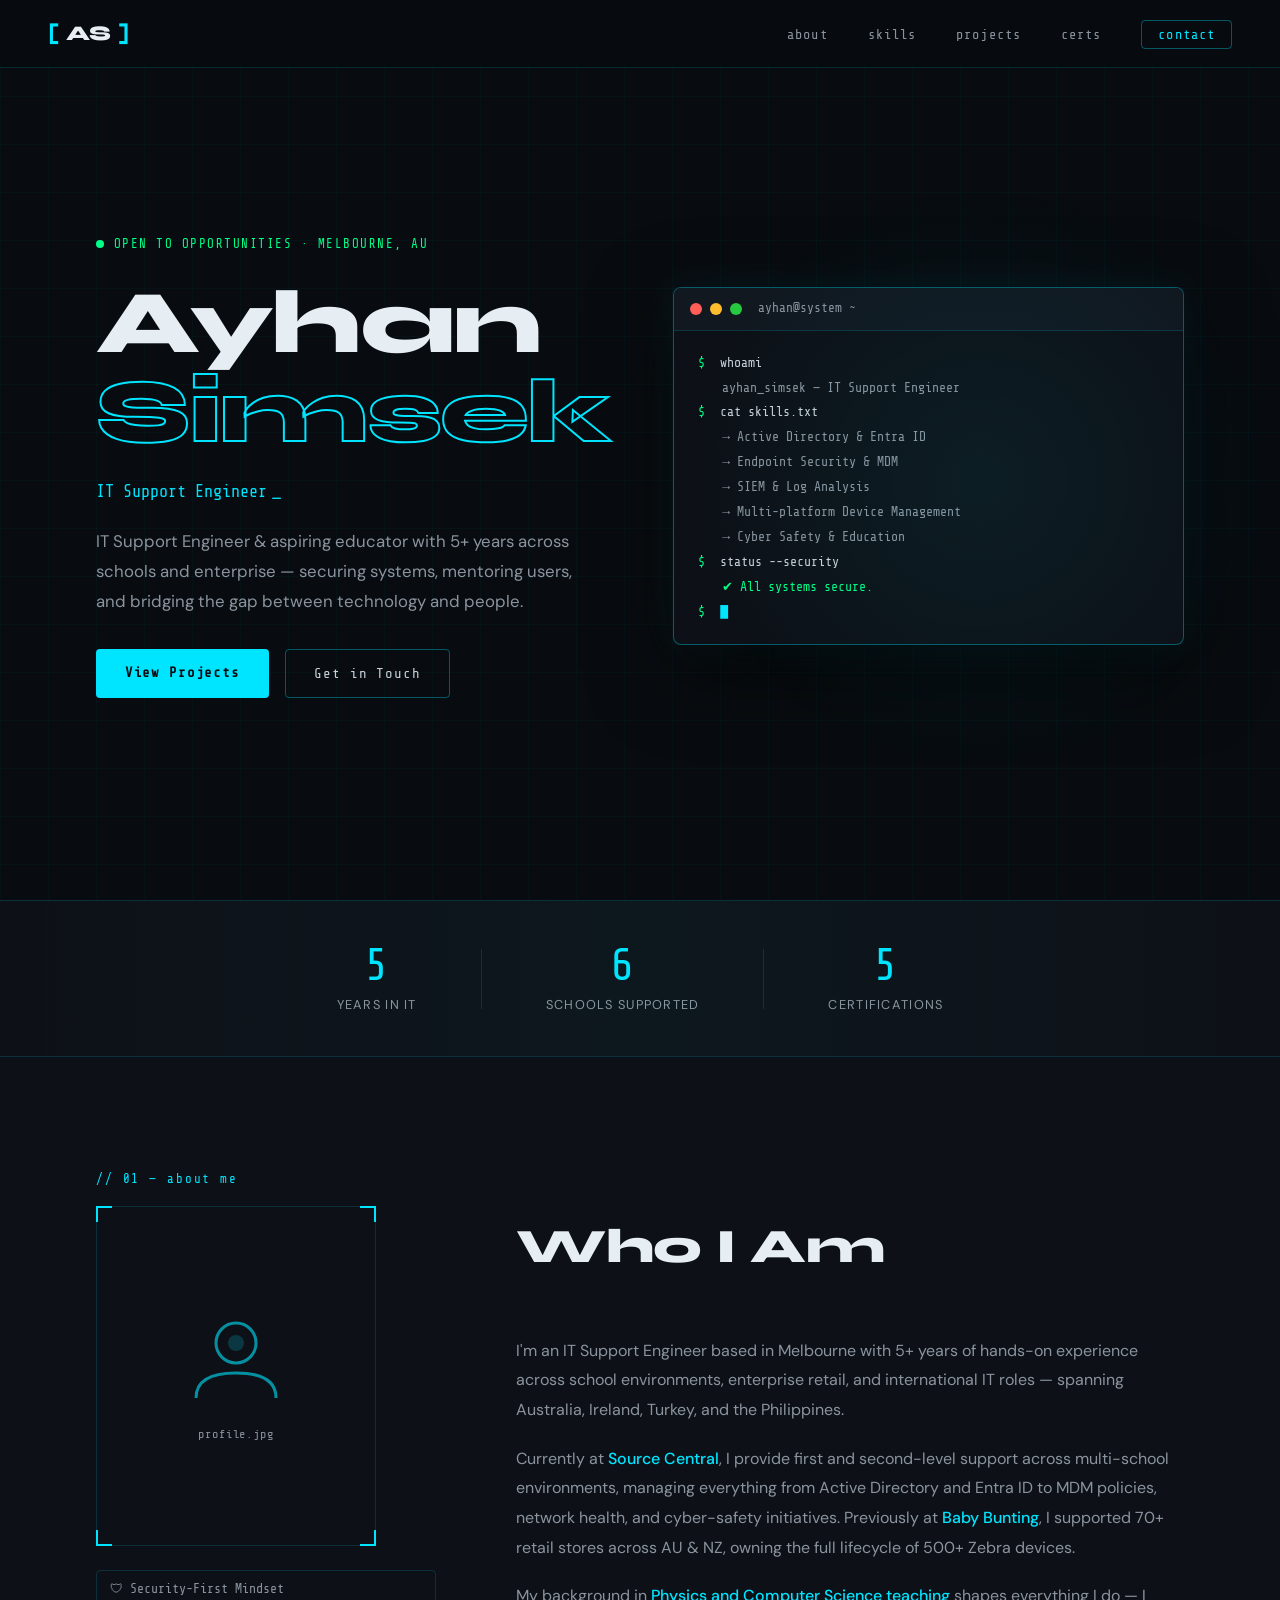
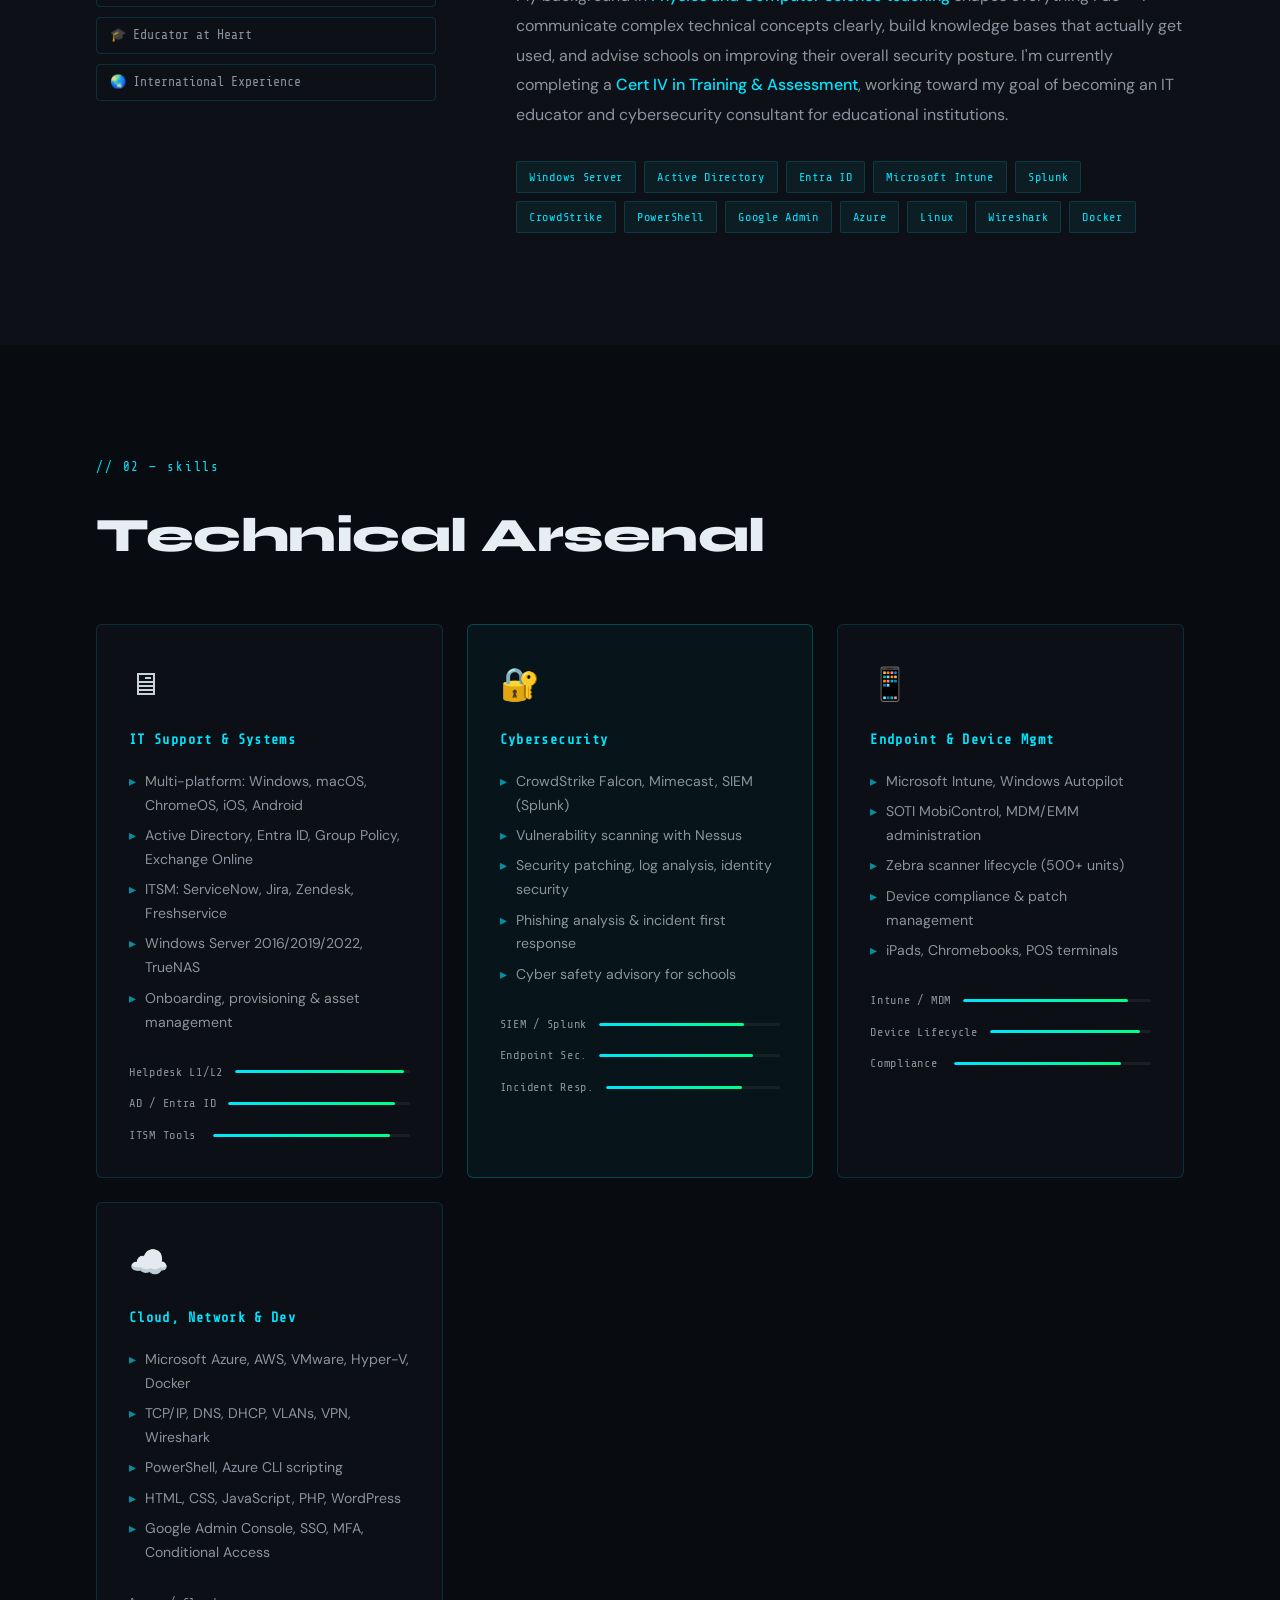
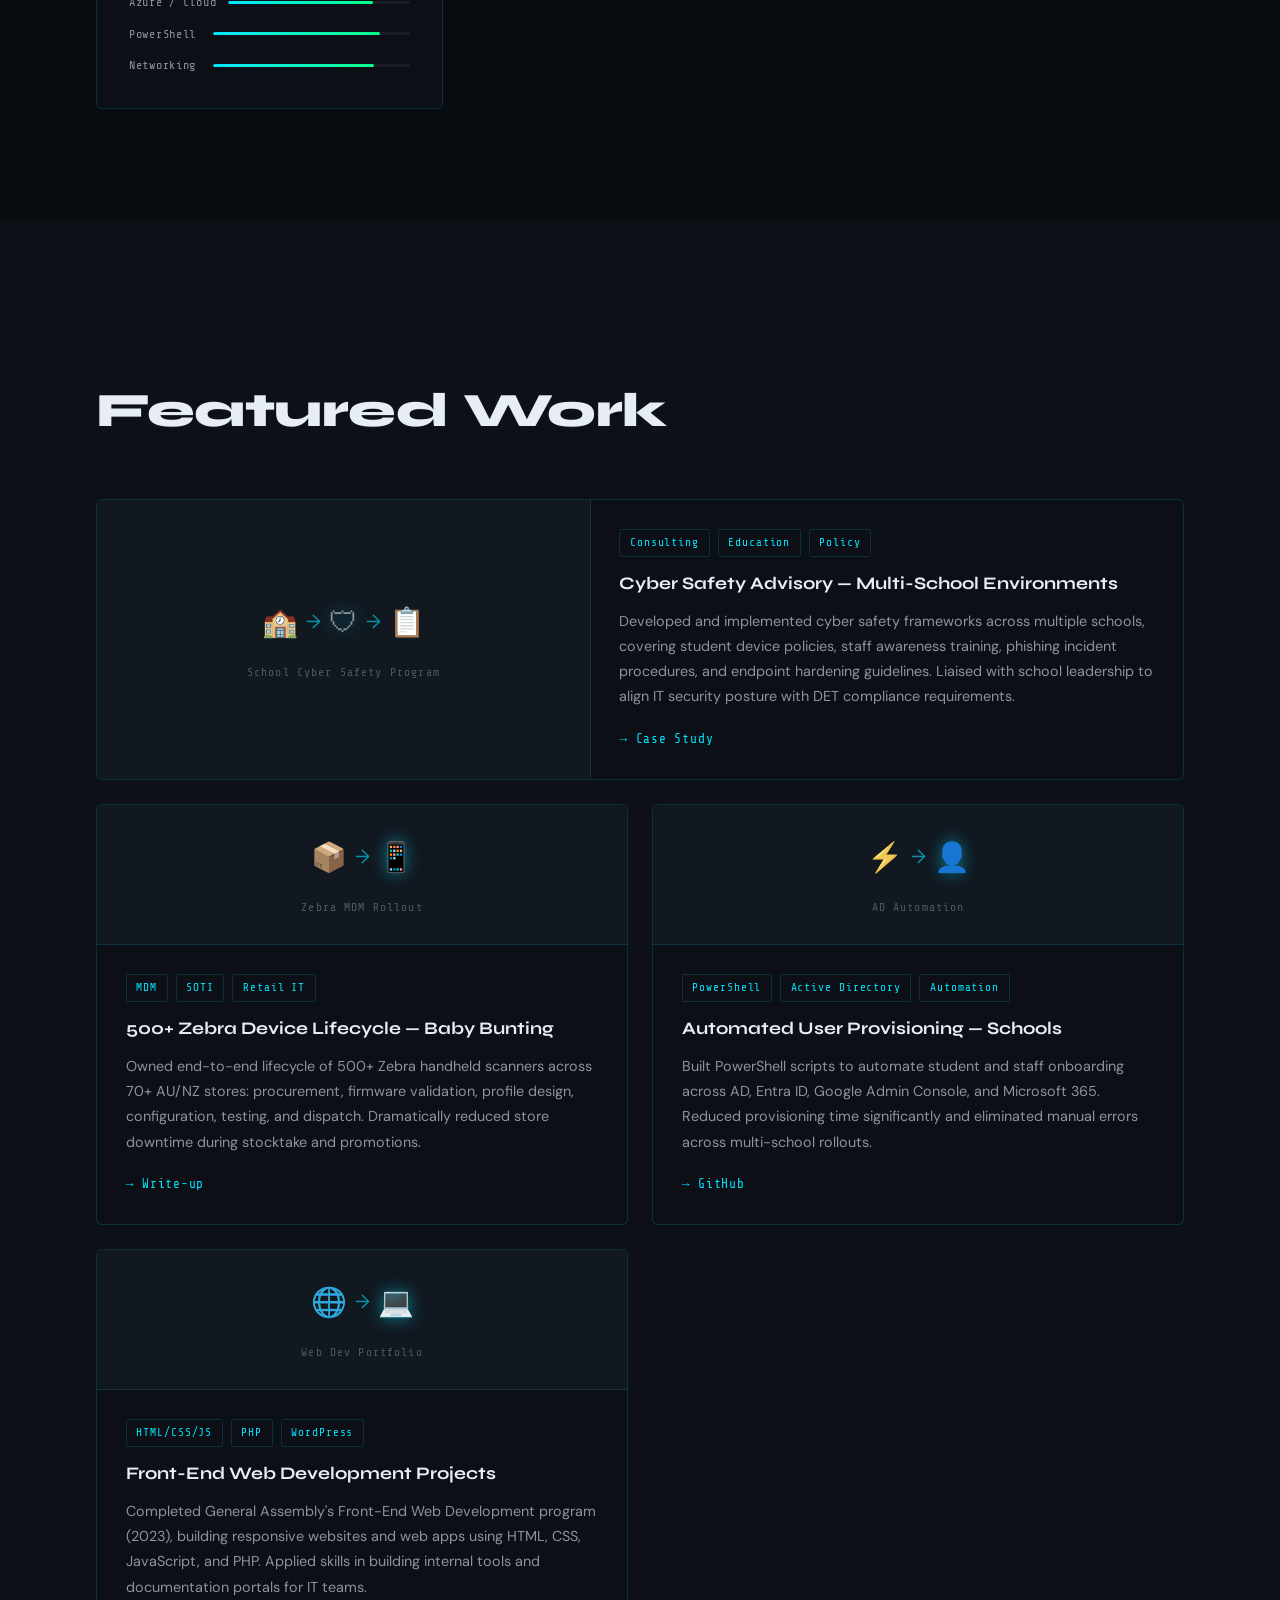
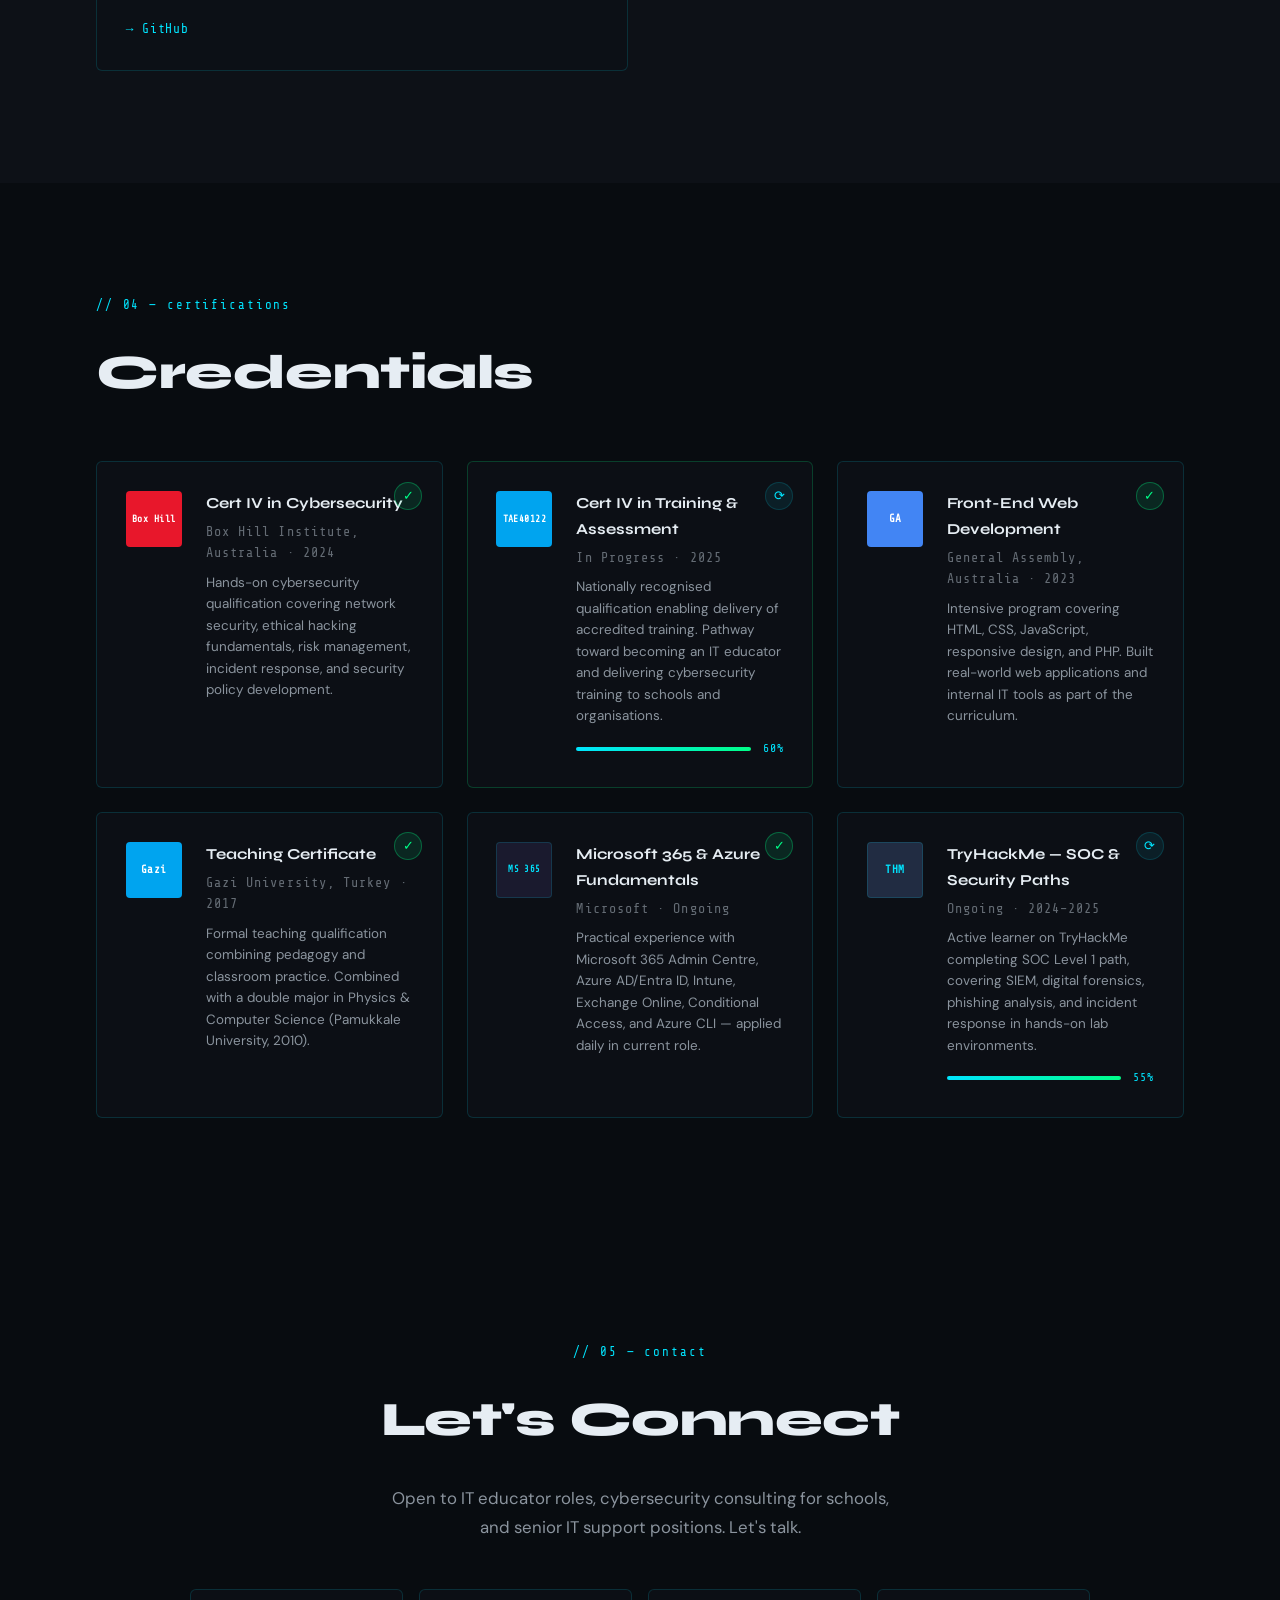
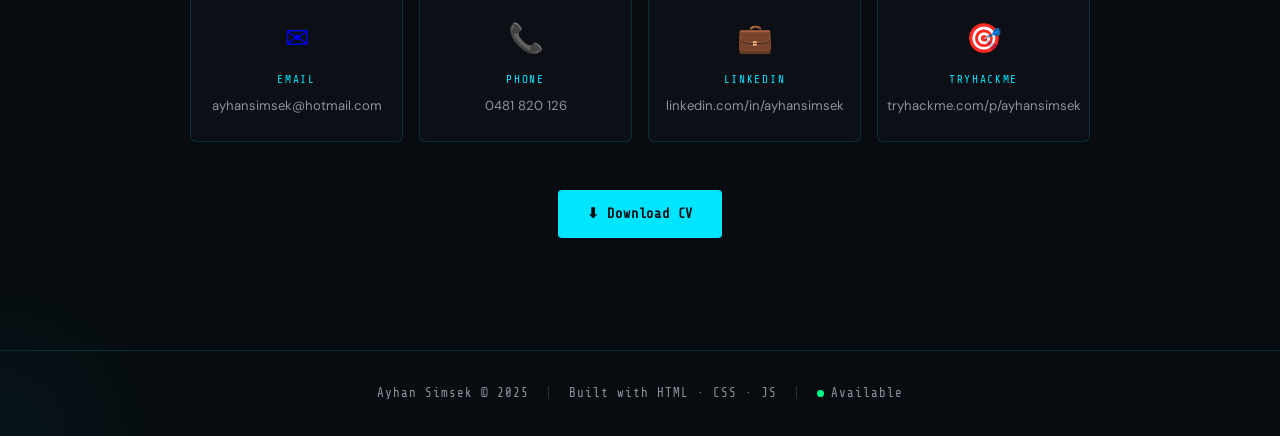
==== commit 635d2006: "update" ====
--- a/index.html
+++ b/index.html
@@ -82,14 +82,17 @@
 .nav {
   position: fixed;
   top: 0; left: 0; right: 0;
-  z-index: 100;
+  z-index: 9999;
   display: flex;
   align-items: center;
   justify-content: space-between;
   padding: 1rem 3rem;
-  background: rgba(8, 12, 16, 0.85);
+  background: rgba(8, 12, 16, 0.92);
   backdrop-filter: blur(16px);
   border-bottom: 1px solid var(--border);
+  opacity: 1 !important;
+  transform: none !important;
+  visibility: visible !important;
 }
 
 .nav-logo {
@@ -131,6 +134,25 @@
   color: var(--accent);
   font-size: 1.4rem;
   cursor: pointer;
+}
+
+@media (max-width: 768px) {
+  .nav-links {
+    display: none;
+  }
+  .nav-links.mobile-open {
+    display: flex;
+    flex-direction: column;
+    position: fixed;
+    top: 62px;
+    left: 0;
+    right: 0;
+    background: rgba(8,12,16,0.97);
+    padding: 2rem;
+    border-bottom: 1px solid rgba(0,229,255,0.15);
+    gap: 1.5rem;
+    z-index: 9998;
+  }
 }
 
 /* ── HERO ── */
@@ -350,6 +372,11 @@
   width: 1px;
   height: 60px;
   background: var(--border);
+}
+
+/* ── SCROLL OFFSET for fixed nav ── */
+section[id], div[id] {
+  scroll-margin-top: 80px;
 }
 
 /* ── SECTIONS ── */
@@ -873,7 +900,6 @@
 
 @media (max-width: 768px) {
   .nav { padding: 1rem 1.5rem; }
-  .nav-links { display: none; }
   .hamburger { display: block; }
   .projects-grid { grid-template-columns: 1fr; }
   .project-card--featured { grid-template-columns: 1fr; }
@@ -1457,7 +1483,7 @@
 
 
 // ── Scroll Reveal ──
-const reveals = document.querySelectorAll('.section, .skill-card, .project-card, .cert-card, .contact-card');
+const reveals = document.querySelectorAll('.skill-card, .project-card, .cert-card, .contact-card, .about-grid, .section-title, .section-label');
 
 reveals.forEach(el => el.classList.add('reveal'));
 
@@ -1528,30 +1554,34 @@
 const navLinksEl = document.querySelector('.nav-links');
 let menuOpen = false;
 
+function closeMenu() {
+  menuOpen = false;
+  navLinksEl.removeAttribute('style');
+  navLinksEl.classList.remove('mobile-open');
+  hamburger.textContent = '☰';
+}
+
 if (hamburger) {
   hamburger.addEventListener('click', () => {
     menuOpen = !menuOpen;
-    navLinksEl.style.display = menuOpen ? 'flex' : 'none';
-    navLinksEl.style.flexDirection = 'column';
-    navLinksEl.style.position = 'fixed';
-    navLinksEl.style.top = '62px';
-    navLinksEl.style.left = '0';
-    navLinksEl.style.right = '0';
-    navLinksEl.style.background = 'rgba(8,12,16,0.97)';
-    navLinksEl.style.padding = '2rem';
-    navLinksEl.style.borderBottom = '1px solid rgba(0,229,255,0.15)';
-    navLinksEl.style.gap = '1.5rem';
-    hamburger.textContent = menuOpen ? '✕' : '☰';
+    if (menuOpen) {
+      navLinksEl.classList.add('mobile-open');
+      hamburger.textContent = '✕';
+    } else {
+      closeMenu();
+    }
   });
 
   navLinksEl.querySelectorAll('a').forEach(link => {
     link.addEventListener('click', () => {
-      menuOpen = false;
-      navLinksEl.style.display = 'none';
-      hamburger.textContent = '☰';
+      if (window.innerWidth <= 768) closeMenu();
     });
   });
 }
+
+window.addEventListener('resize', () => {
+  if (window.innerWidth > 768) closeMenu();
+});
 
 
 // ── Glitch on hover for hero title ──
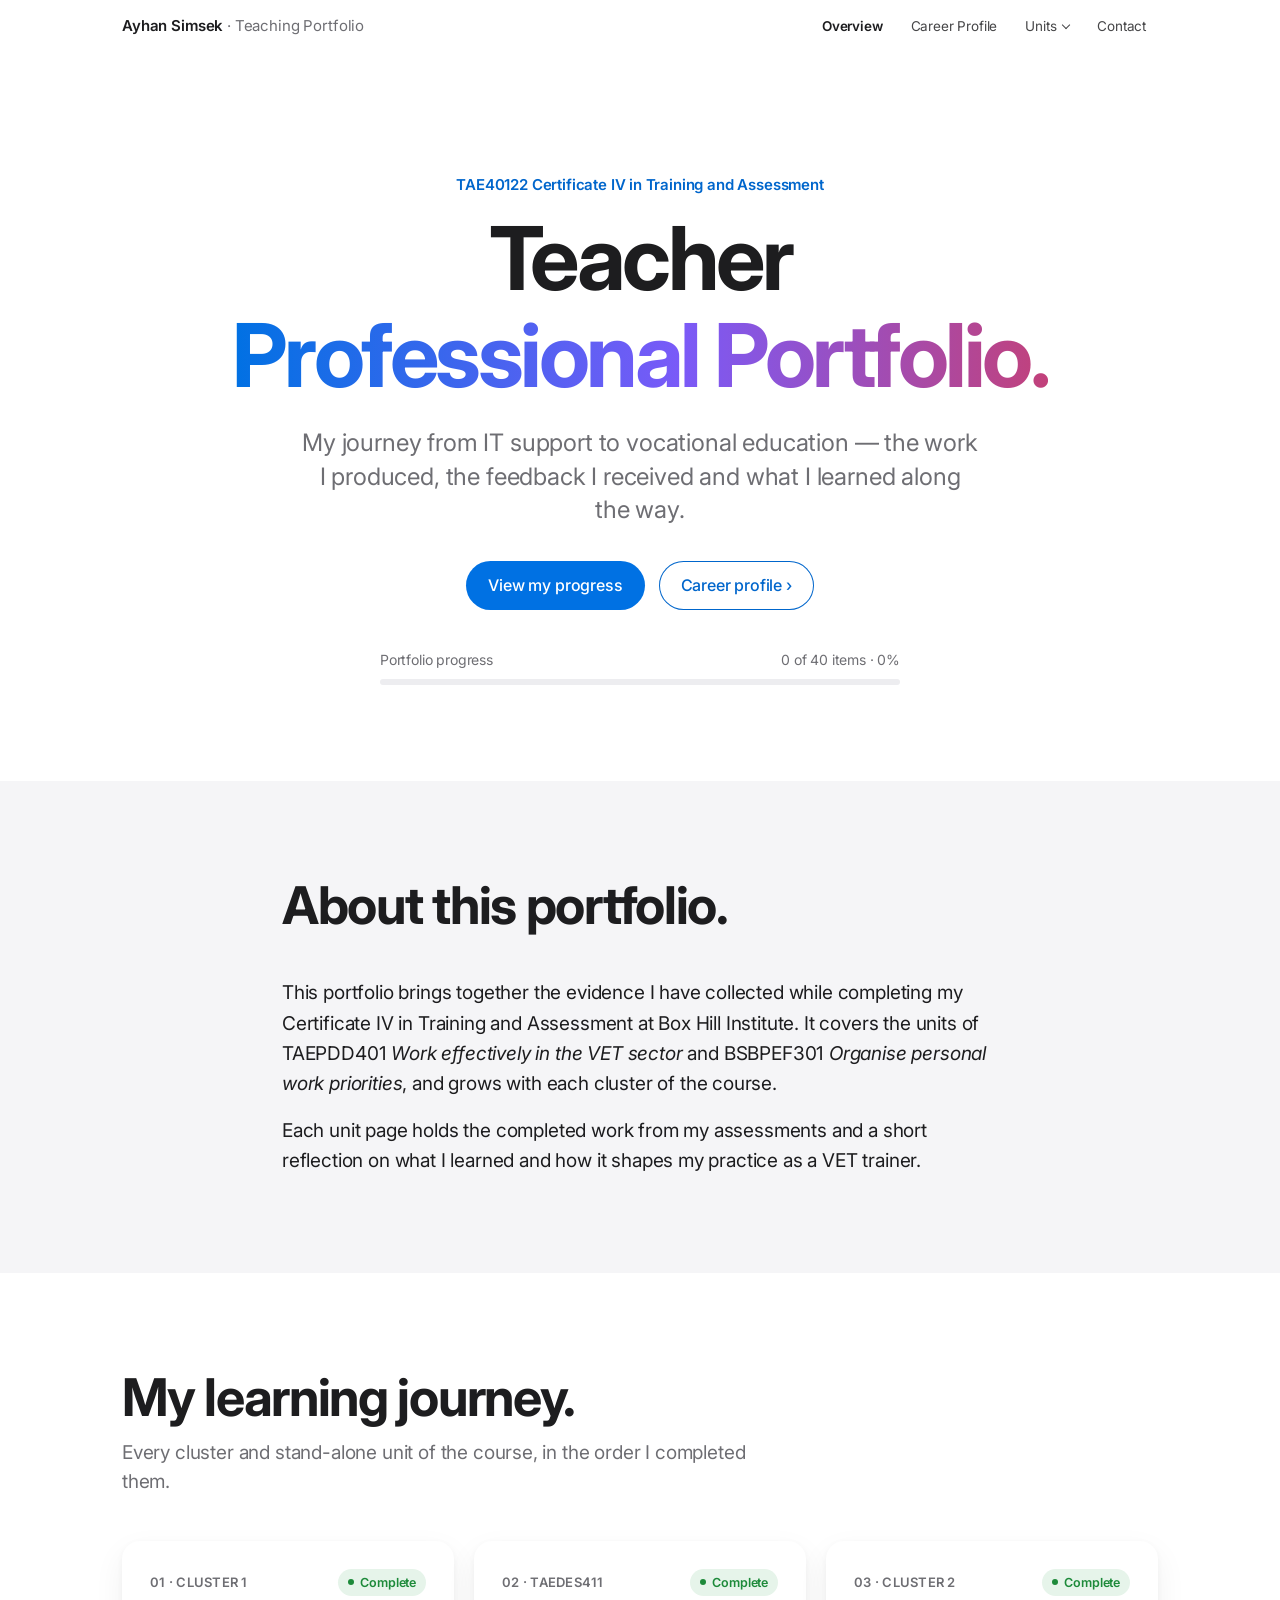
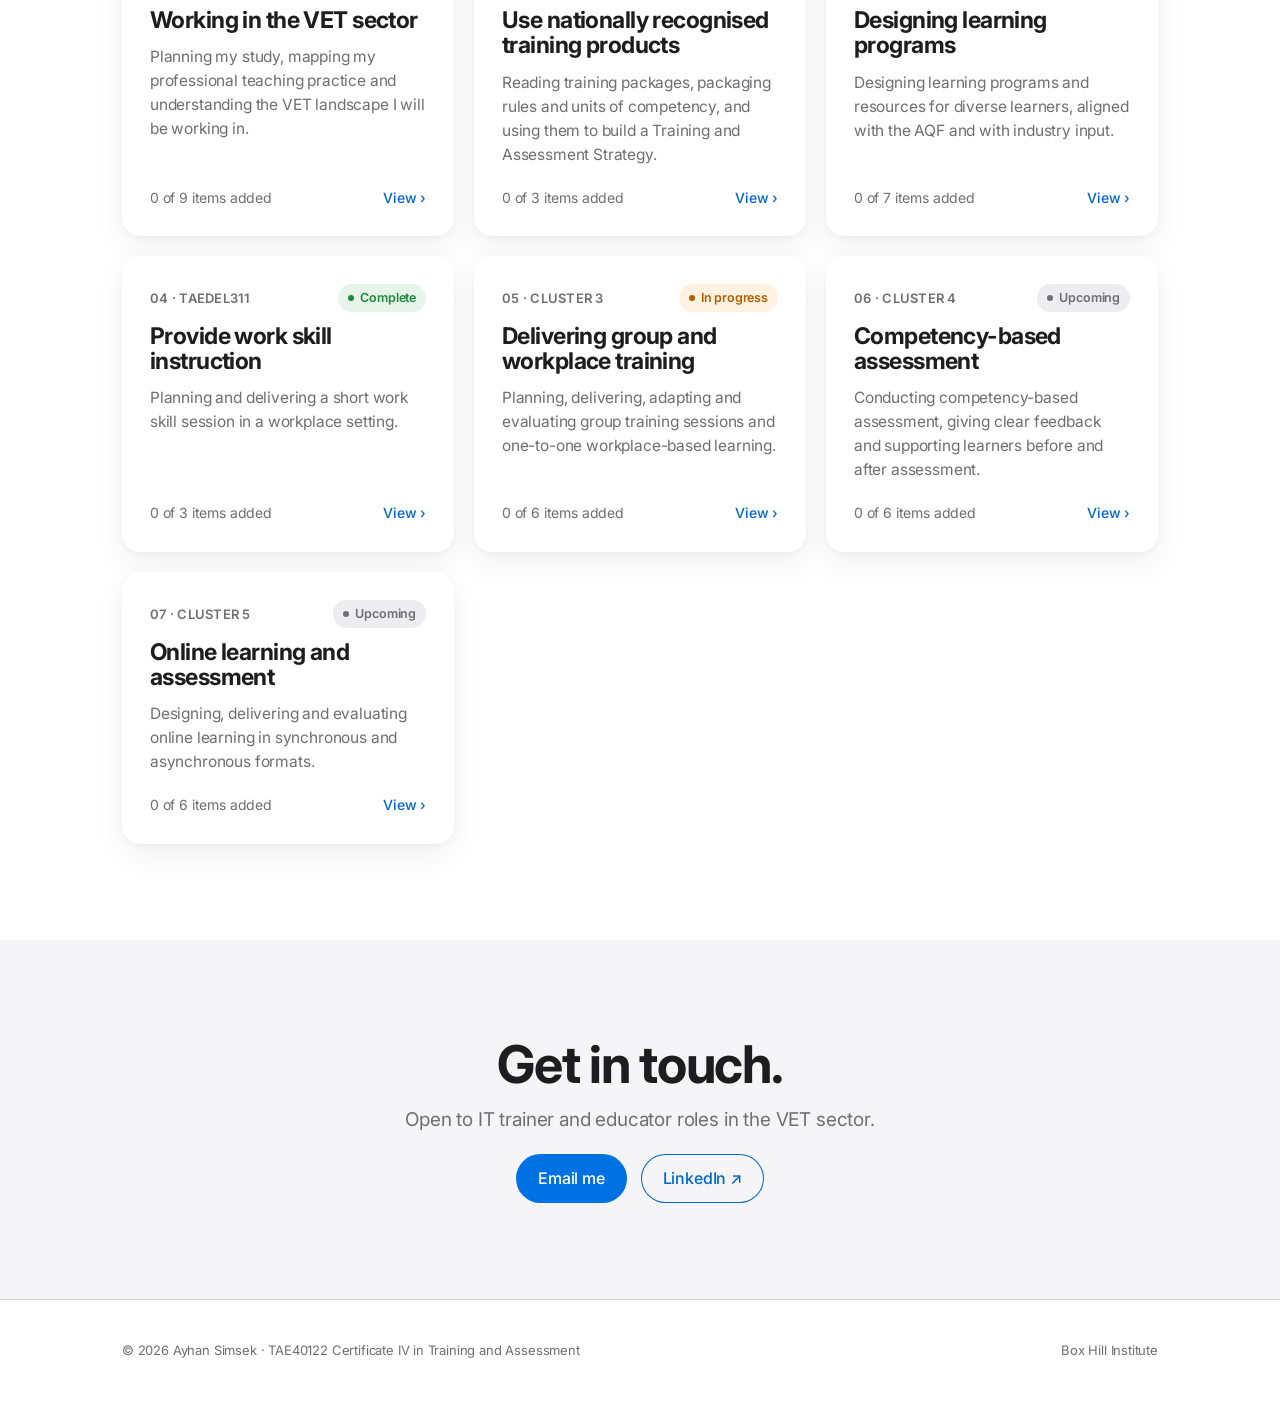
==== commit 821423a6: "Rebuild as Teacher Professional Portfolio Clean Apple-style design, unit pages driven by assets/cont" ====
--- a/index.html
+++ b/index.html
@@ -1,1649 +1,71 @@
 <!DOCTYPE html>
-<html lang="en">
+<html lang="en-AU">
 <head>
-  <meta charset="UTF-8" />
-  <meta name="viewport" content="width=device-width, initial-scale=1.0"/>
-  <title>Ayhan Simsek — IT Support & Cybersecurity</title>
+  <meta charset="UTF-8">
+  <meta name="viewport" content="width=device-width, initial-scale=1">
+  <title>Ayhan Simsek · Teacher Professional Portfolio</title>
+  <meta name="description" content="Teacher Professional Portfolio of Ayhan Simsek — TAE40122 Certificate IV in Training and Assessment, Box Hill Institute.">
   <link rel="preconnect" href="https://fonts.googleapis.com">
   <link rel="preconnect" href="https://fonts.gstatic.com" crossorigin>
-  <link href="https://fonts.googleapis.com/css2?family=Share+Tech+Mono&family=Syne:wght@400;600;700;800&family=DM+Sans:ital,wght@0,300;0,400;0,500;1,300&display=swap" rel="stylesheet">
-  
-<style>
-/* ============================================
-   PORTFOLIO — Ayhan Simsek | IT Support & Cybersecurity
-   Theme: Dark Terminal / Tactical
-   ============================================ */
+  <link href="https://fonts.googleapis.com/css2?family=Inter:wght@400;500;600;700&display=swap" rel="stylesheet">
+  <link rel="stylesheet" href="assets/style.css">
+</head>
+<body data-page="home">
 
-:root {
-  --bg: #080c10;
-  --bg-2: #0d1117;
-  --bg-3: #111820;
-  --accent: #00e5ff;
-  --accent-2: #00ff88;
-  --accent-warn: #ff6b35;
-  --text: #c9d1d9;
-  --text-dim: #8b949e;
-  --text-bright: #e6edf3;
-  --border: rgba(0, 229, 255, 0.15);
-  --border-strong: rgba(0, 229, 255, 0.35);
-  --card-bg: rgba(13, 17, 23, 0.85);
-  --font-mono: 'Share Tech Mono', monospace;
-  --font-display: 'Syne', sans-serif;
-  --font-body: 'DM Sans', sans-serif;
-  --radius: 4px;
-  --transition: 0.3s cubic-bezier(0.4, 0, 0.2, 1);
-}
-
-*, *::before, *::after { box-sizing: border-box; margin: 0; padding: 0; }
-
-html { scroll-behavior: smooth; }
-
-body {
-  background: var(--bg);
-  color: var(--text);
-  font-family: var(--font-body);
-  font-size: 16px;
-  line-height: 1.7;
-  overflow-x: hidden;
-}
-
-.share-tech { font-family: var(--font-mono); }
-
-/* ── BG GRID ── */
-.bg-grid {
-  position: fixed;
-  inset: 0;
-  background-image:
-    linear-gradient(rgba(0,229,255,0.03) 1px, transparent 1px),
-    linear-gradient(90deg, rgba(0,229,255,0.03) 1px, transparent 1px);
-  background-size: 48px 48px;
-  pointer-events: none;
-  z-index: 0;
-}
-
-.scan-line {
-  position: fixed;
-  top: -100%;
-  left: 0;
-  width: 100%;
-  height: 2px;
-  background: linear-gradient(90deg, transparent, rgba(0,229,255,0.4), transparent);
-  animation: scanDown 8s linear infinite;
-  pointer-events: none;
-  z-index: 1;
-}
-
-@keyframes scanDown {
-  0%   { top: -5%; }
-  100% { top: 105%; }
-}
-
-/* ── NAV ── */
-.nav {
-  position: fixed;
-  top: 0; left: 0; right: 0;
-  z-index: 9999;
-  display: flex;
-  align-items: center;
-  justify-content: space-between;
-  padding: 1rem 3rem;
-  background: rgba(8, 12, 16, 0.92);
-  backdrop-filter: blur(16px);
-  border-bottom: 1px solid var(--border);
-  opacity: 1 !important;
-  transform: none !important;
-  visibility: visible !important;
-}
-
-.nav-logo {
-  font-family: var(--font-display);
-  font-weight: 800;
-  font-size: 1.3rem;
-  color: var(--text-bright);
-  letter-spacing: 0.02em;
-}
-.bracket { color: var(--accent); }
-
-.nav-links {
-  list-style: none;
-  display: flex;
-  gap: 2.5rem;
-}
-.nav-links a {
-  font-family: var(--font-mono);
-  font-size: 0.85rem;
-  color: var(--text-dim);
-  text-decoration: none;
-  letter-spacing: 0.08em;
-  transition: color var(--transition);
-}
-.nav-links a:hover { color: var(--accent); }
-.nav-cta {
-  color: var(--accent) !important;
-  border: 1px solid var(--border-strong);
-  padding: 0.35rem 1rem;
-  border-radius: var(--radius);
-  transition: background var(--transition) !important;
-}
-.nav-cta:hover { background: rgba(0,229,255,0.08) !important; }
-
-.hamburger {
-  display: none;
-  background: none;
-  border: none;
-  color: var(--accent);
-  font-size: 1.4rem;
-  cursor: pointer;
-}
-
-@media (max-width: 768px) {
-  .nav-links {
-    display: none;
-  }
-  .nav-links.mobile-open {
-    display: flex;
-    flex-direction: column;
-    position: fixed;
-    top: 62px;
-    left: 0;
-    right: 0;
-    background: rgba(8,12,16,0.97);
-    padding: 2rem;
-    border-bottom: 1px solid rgba(0,229,255,0.15);
-    gap: 1.5rem;
-    z-index: 9998;
-  }
-}
-
-/* ── HERO ── */
-.hero {
-  min-height: 100vh;
-  display: grid;
-  grid-template-columns: 1fr 1fr;
-  align-items: center;
-  gap: 4rem;
-  padding: 8rem 6rem 6rem;
-  position: relative;
-  z-index: 2;
-}
-
-.hero::after {
-  content: '';
-  position: absolute;
-  right: 0; top: 20%;
-  width: 600px; height: 600px;
-  background: radial-gradient(circle at center, rgba(0,229,255,0.06) 0%, transparent 70%);
-  pointer-events: none;
-}
-
-.hero-tag {
-  display: flex;
-  align-items: center;
-  gap: 0.6rem;
-  margin-bottom: 1.5rem;
-}
-.dot {
-  width: 8px; height: 8px;
-  background: var(--accent-2);
-  border-radius: 50%;
-  animation: pulse 2s ease-in-out infinite;
-}
-@keyframes pulse {
-  0%,100% { opacity: 1; transform: scale(1); }
-  50% { opacity: 0.5; transform: scale(0.85); }
-}
-.hero-tag .share-tech {
-  font-size: 0.78rem;
-  color: var(--accent-2);
-  letter-spacing: 0.12em;
-}
-
-.hero-title {
-  font-family: var(--font-display);
-  font-weight: 800;
-  line-height: 1;
-  color: var(--text-bright);
-}
-.hero-title .line-1 {
-  display: block;
-  font-size: clamp(4rem, 7vw, 7rem);
-  letter-spacing: -0.02em;
-}
-.hero-title .line-2 {
-  display: block;
-  font-size: clamp(4rem, 7vw, 7rem);
-  letter-spacing: -0.02em;
-  color: transparent;
-  -webkit-text-stroke: 2px var(--accent);
-  text-stroke: 2px var(--accent);
-}
-
-.hero-role {
-  margin: 1.2rem 0;
-  font-size: 1.05rem;
-  color: var(--accent);
-  min-height: 1.6em;
-}
-
-.cursor-blink {
-  animation: blink 1s step-end infinite;
-  color: var(--accent);
-}
-@keyframes blink { 0%,100%{opacity:1} 50%{opacity:0} }
-
-.hero-desc {
-  font-size: 1.05rem;
-  color: var(--text-dim);
-  max-width: 480px;
-  margin-bottom: 2rem;
-  line-height: 1.8;
-}
-
-.hero-btns {
-  display: flex;
-  gap: 1rem;
-  flex-wrap: wrap;
-}
-
-.btn-primary {
-  display: inline-block;
-  padding: 0.75rem 1.8rem;
-  background: var(--accent);
-  color: var(--bg);
-  font-family: var(--font-mono);
-  font-size: 0.88rem;
-  font-weight: 700;
-  letter-spacing: 0.06em;
-  text-decoration: none;
-  border-radius: var(--radius);
-  transition: transform var(--transition), box-shadow var(--transition);
-}
-.btn-primary:hover {
-  transform: translateY(-2px);
-  box-shadow: 0 0 24px rgba(0,229,255,0.4);
-}
-
-.btn-ghost {
-  display: inline-block;
-  padding: 0.75rem 1.8rem;
-  border: 1px solid var(--border-strong);
-  color: var(--text);
-  font-family: var(--font-mono);
-  font-size: 0.88rem;
-  letter-spacing: 0.06em;
-  text-decoration: none;
-  border-radius: var(--radius);
-  transition: border-color var(--transition), color var(--transition);
-}
-.btn-ghost:hover { border-color: var(--accent); color: var(--accent); }
-
-/* ── TERMINAL ── */
-.terminal-window {
-  background: var(--bg-2);
-  border: 1px solid var(--border-strong);
-  border-radius: 8px;
-  overflow: hidden;
-  box-shadow: 0 24px 80px rgba(0,0,0,0.6), 0 0 40px rgba(0,229,255,0.08);
-  animation: floatUp 6s ease-in-out infinite;
-}
-@keyframes floatUp {
-  0%,100% { transform: translateY(0); }
-  50% { transform: translateY(-12px); }
-}
-
-.terminal-bar {
-  background: var(--bg-3);
-  padding: 0.65rem 1rem;
-  display: flex;
-  align-items: center;
-  gap: 0.5rem;
-  border-bottom: 1px solid var(--border);
-}
-.t-dot {
-  width: 12px; height: 12px;
-  border-radius: 50%;
-}
-.t-dot.red    { background: #ff5f56; }
-.t-dot.yellow { background: #ffbd2e; }
-.t-dot.green  { background: #27c93f; }
-.t-title {
-  margin-left: 0.5rem;
-  font-size: 0.8rem;
-  color: var(--text-dim);
-}
-
-.terminal-body {
-  padding: 1.2rem 1.5rem;
-  min-height: 280px;
-}
-.t-line {
-  font-size: 0.82rem;
-  line-height: 1.9;
-  color: var(--text);
-  animation: fadeIn 0.3s ease both;
-}
-.t-prompt { color: var(--accent-2); margin-right: 0.5rem; }
-.t-output { color: var(--text-dim); padding-left: 1.5rem; }
-.t-green  { color: var(--accent-2); padding-left: 1.5rem; }
-
-@keyframes fadeIn { from { opacity: 0; } to { opacity: 1; } }
-
-/* ── STATS ── */
-.stats-bar {
-  position: relative;
-  z-index: 2;
-  display: flex;
-  justify-content: center;
-  align-items: center;
-  gap: 0;
-  background: var(--bg-2);
-  border-top: 1px solid var(--border);
-  border-bottom: 1px solid var(--border);
-  padding: 2.5rem 4rem;
-  overflow: hidden;
-}
-.stats-bar::before {
-  content: '';
-  position: absolute;
-  inset: 0;
-  background: linear-gradient(90deg, transparent, rgba(0,229,255,0.03), transparent);
-}
-
-.stat-item {
-  text-align: center;
-  padding: 0 4rem;
-}
-.stat-num {
-  display: block;
-  font-size: 2.8rem;
-  color: var(--accent);
-  letter-spacing: 0.04em;
-  line-height: 1.1;
-}
-.stat-label {
-  font-size: 0.8rem;
-  color: var(--text-dim);
-  letter-spacing: 0.1em;
-  text-transform: uppercase;
-  margin-top: 0.25rem;
-  display: block;
-}
-.stat-divider {
-  width: 1px;
-  height: 60px;
-  background: var(--border);
-}
-
-/* ── SCROLL OFFSET for fixed nav ── */
-section[id], div[id] {
-  scroll-margin-top: 80px;
-}
-
-/* ── SECTIONS ── */
-.section {
-  position: relative;
-  z-index: 2;
-  padding: 7rem 6rem;
-}
-
-.section-label {
-  font-size: 0.78rem;
-  color: var(--accent);
-  letter-spacing: 0.15em;
-  margin-bottom: 1rem;
-  opacity: 0.8;
-}
-
-.section-title {
-  font-family: var(--font-display);
-  font-weight: 800;
-  font-size: clamp(2rem, 4vw, 3rem);
-  color: var(--text-bright);
-  margin-bottom: 3rem;
-  letter-spacing: -0.01em;
-}
-
-/* ── ABOUT ── */
-.about { background: var(--bg-2); }
-
-.about-grid {
-  display: grid;
-  grid-template-columns: 340px 1fr;
-  gap: 5rem;
-  align-items: start;
-}
-
-.about-img-frame {
-  position: relative;
-  width: 280px;
-  height: 340px;
-  border: 1px solid var(--border);
-  display: flex;
-  align-items: center;
-  justify-content: center;
-}
-
-.img-corner {
-  position: absolute;
-  width: 16px; height: 16px;
-  border-color: var(--accent);
-  border-style: solid;
-}
-.tl { top: -1px; left: -1px; border-width: 2px 0 0 2px; }
-.tr { top: -1px; right: -1px; border-width: 2px 2px 0 0; }
-.bl { bottom: -1px; left: -1px; border-width: 0 0 2px 2px; }
-.br { bottom: -1px; right: -1px; border-width: 0 2px 2px 0; }
-
-.about-img-placeholder {
-  display: flex;
-  flex-direction: column;
-  align-items: center;
-  gap: 1rem;
-  color: var(--text-dim);
-}
-.avatar-icon {
-  width: 100px; height: 100px;
-  color: var(--accent);
-  opacity: 0.6;
-}
-.avatar-icon svg { width: 100%; height: 100%; }
-.img-label {
-  font-size: 0.75rem;
-  color: var(--text-dim);
-  letter-spacing: 0.08em;
-}
-
-.about-badges {
-  margin-top: 1.5rem;
-  display: flex;
-  flex-direction: column;
-  gap: 0.6rem;
-}
-.badge {
-  padding: 0.4rem 0.8rem;
-  border: 1px solid var(--border);
-  border-radius: var(--radius);
-  font-size: 0.82rem;
-  color: var(--text-dim);
-  transition: border-color var(--transition), color var(--transition);
-}
-.badge:hover { border-color: var(--accent); color: var(--accent); }
-
-.about-text p {
-  margin-bottom: 1.2rem;
-  color: var(--text-dim);
-  line-height: 1.85;
-}
-.about-text strong { color: var(--accent); font-weight: 500; }
-
-.about-tools {
-  display: flex;
-  flex-wrap: wrap;
-  gap: 0.5rem;
-  margin-top: 2rem;
-}
-.tool-tag {
-  font-size: 0.75rem;
-  padding: 0.3rem 0.75rem;
-  background: rgba(0,229,255,0.06);
-  border: 1px solid var(--border);
-  border-radius: 2px;
-  color: var(--accent);
-  letter-spacing: 0.06em;
-  transition: background var(--transition);
-}
-.tool-tag:hover { background: rgba(0,229,255,0.14); }
-
-/* ── SKILLS ── */
-.skills-grid {
-  display: grid;
-  grid-template-columns: repeat(auto-fit, minmax(280px, 1fr));
-  gap: 1.5rem;
-}
-
-.skill-card {
-  background: var(--card-bg);
-  border: 1px solid var(--border);
-  border-radius: 6px;
-  padding: 2rem;
-  transition: border-color var(--transition), transform var(--transition), box-shadow var(--transition);
-  position: relative;
-  overflow: hidden;
-}
-.skill-card::before {
-  content: '';
-  position: absolute;
-  top: 0; left: 0; right: 0;
-  height: 2px;
-  background: linear-gradient(90deg, transparent, rgba(0,229,255,0.3), transparent);
-  opacity: 0;
-  transition: opacity var(--transition);
-}
-.skill-card:hover {
-  border-color: var(--border-strong);
-  transform: translateY(-4px);
-  box-shadow: 0 16px 48px rgba(0,0,0,0.4);
-}
-.skill-card:hover::before { opacity: 1; }
-
-.skill-card--accent {
-  border-color: rgba(0,229,255,0.25);
-  background: rgba(0, 229, 255, 0.04);
-}
-
-.skill-icon { font-size: 2rem; margin-bottom: 1rem; }
-
-.skill-card h3 {
-  font-size: 0.85rem;
-  letter-spacing: 0.1em;
-  color: var(--accent);
-  margin-bottom: 1rem;
-}
-
-.skill-card ul {
-  list-style: none;
-  margin-bottom: 1.5rem;
-}
-.skill-card ul li {
-  font-size: 0.88rem;
-  color: var(--text-dim);
-  padding: 0.2rem 0;
-  padding-left: 1rem;
-  position: relative;
-}
-.skill-card ul li::before {
-  content: '▸';
-  position: absolute;
-  left: 0;
-  color: var(--accent);
-  opacity: 0.6;
-}
-
-.skill-bars { display: flex; flex-direction: column; gap: 0.7rem; }
-.skill-bar-item {
-  display: flex;
-  align-items: center;
-  gap: 0.75rem;
-  font-size: 0.75rem;
-  color: var(--text-dim);
-  letter-spacing: 0.06em;
-}
-.skill-bar-item > span { min-width: 72px; }
-.bar {
-  flex: 1;
-  height: 3px;
-  background: rgba(255,255,255,0.06);
-  border-radius: 2px;
-  overflow: hidden;
-}
-.bar-fill {
-  height: 100%;
-  width: var(--w, 50%);
-  background: linear-gradient(90deg, var(--accent), var(--accent-2));
-  border-radius: 2px;
-  animation: growBar 1.5s cubic-bezier(0.4,0,0.2,1) both;
-  animation-delay: 0.5s;
-}
-@keyframes growBar {
-  from { width: 0; }
-  to { width: var(--w); }
-}
-
-/* ── PROJECTS ── */
-.projects { background: var(--bg-2); }
-
-.projects-grid {
-  display: grid;
-  grid-template-columns: 1fr 1fr;
-  gap: 1.5rem;
-}
-
-.project-card {
-  background: var(--card-bg);
-  border: 1px solid var(--border);
-  border-radius: 6px;
-  overflow: hidden;
-  transition: border-color var(--transition), transform var(--transition);
-  display: flex;
-  flex-direction: column;
-}
-.project-card:hover {
-  border-color: var(--border-strong);
-  transform: translateY(-3px);
-}
-
-.project-card--featured {
-  grid-column: 1 / -1;
-  display: grid;
-  grid-template-columns: 1fr 1.2fr;
-}
-
-.project-img {
-  background: var(--bg-3);
-  display: flex;
-  align-items: center;
-  justify-content: center;
-  min-height: 180px;
-  border-bottom: 1px solid var(--border);
-}
-.project-card--featured .project-img {
-  border-bottom: none;
-  border-right: 1px solid var(--border);
-  min-height: 260px;
-}
-.project-img--sm { min-height: 140px; }
-
-.project-img-placeholder {
-  display: flex;
-  flex-direction: column;
-  align-items: center;
-  gap: 1rem;
-  color: var(--text-dim);
-}
-.project-diagram {
-  display: flex;
-  align-items: center;
-  gap: 0.5rem;
-  font-size: 1.8rem;
-}
-.pd-arrow { font-size: 1.2rem; color: var(--accent); opacity: 0.6; }
-.pd-node { filter: grayscale(0.3); }
-.pd-node--accent { filter: drop-shadow(0 0 8px rgba(0,229,255,0.5)); }
-.project-img-placeholder .share-tech { font-size: 0.72rem; opacity: 0.5; letter-spacing: 0.1em; }
-
-.project-content { padding: 1.8rem; flex: 1; }
-
-.project-tags {
-  display: flex;
-  gap: 0.5rem;
-  flex-wrap: wrap;
-  margin-bottom: 0.8rem;
-}
-.ptag {
-  font-size: 0.7rem;
-  padding: 0.2rem 0.6rem;
-  border: 1px solid var(--border);
-  color: var(--accent);
-  border-radius: 2px;
-  letter-spacing: 0.08em;
-}
-
-.project-content h3 {
-  font-family: var(--font-display);
-  font-weight: 700;
-  font-size: 1.1rem;
-  color: var(--text-bright);
-  margin-bottom: 0.6rem;
-}
-
-.project-content p {
-  font-size: 0.9rem;
-  color: var(--text-dim);
-  line-height: 1.75;
-  margin-bottom: 1.2rem;
-}
-
-.project-links { display: flex; gap: 1.5rem; }
-.plink {
-  font-family: var(--font-mono);
-  font-size: 0.8rem;
-  color: var(--accent);
-  text-decoration: none;
-  letter-spacing: 0.06em;
-  transition: opacity var(--transition);
-}
-.plink:hover { opacity: 0.7; }
-
-/* ── CERTS ── */
-.certs-grid {
-  display: grid;
-  grid-template-columns: repeat(auto-fit, minmax(300px, 1fr));
-  gap: 1.5rem;
-}
-
-.cert-card {
-  background: var(--card-bg);
-  border: 1px solid var(--border);
-  border-radius: 6px;
-  padding: 1.8rem;
-  display: flex;
-  gap: 1.5rem;
-  align-items: flex-start;
-  transition: border-color var(--transition), transform var(--transition);
-  position: relative;
-}
-.cert-card:hover {
-  border-color: var(--border-strong);
-  transform: translateY(-3px);
-}
-.cert-card--progress { border-color: rgba(0,255,136,0.2); }
-
-.cert-logo {
-  width: 56px; height: 56px;
-  flex-shrink: 0;
-  border-radius: 4px;
-  display: flex;
-  align-items: center;
-  justify-content: center;
-  font-family: var(--font-mono);
-  font-size: 0.68rem;
-  font-weight: 700;
-  letter-spacing: 0.05em;
-}
-.cert-comptia { background: #e8172b; color: white; }
-.cert-google  { background: #4285f4; color: white; }
-.cert-ms      { background: #00a4ef; color: white; }
-.cert-thm     { background: #212c42; color: var(--accent); border: 1px solid var(--border); }
-
-.cert-info { flex: 1; }
-.cert-info h3 {
-  font-family: var(--font-display);
-  font-weight: 700;
-  font-size: 0.95rem;
-  color: var(--text-bright);
-  margin-bottom: 0.25rem;
-}
-.cert-id {
-  font-size: 0.72rem;
-  color: var(--accent);
-  opacity: 0.7;
-  letter-spacing: 0.08em;
-  margin-bottom: 0.5rem;
-  display: block;
-}
-.cert-info p {
-  font-size: 0.84rem;
-  color: var(--text-dim);
-  line-height: 1.6;
-}
-
-.cert-badge {
-  position: absolute;
-  top: 1.2rem; right: 1.2rem;
-  width: 28px; height: 28px;
-  background: rgba(0,255,136,0.1);
-  border: 1px solid rgba(0,255,136,0.3);
-  border-radius: 50%;
-  display: flex;
-  align-items: center;
-  justify-content: center;
-  font-size: 0.8rem;
-  color: var(--accent-2);
-}
-.cert-badge--prog { background: rgba(0,229,255,0.08); border-color: var(--border); color: var(--accent); }
-
-.progress-bar-wrapper {
-  display: flex;
-  align-items: center;
-  gap: 0.75rem;
-  margin-top: 0.75rem;
-}
-.progress-bar {
-  flex: 1;
-  height: 4px;
-  background: rgba(255,255,255,0.06);
-  border-radius: 2px;
-  overflow: hidden;
-}
-.progress-fill {
-  height: 100%;
-  width: var(--pw, 0%);
-  background: linear-gradient(90deg, var(--accent), var(--accent-2));
-  animation: growBar 2s ease both;
-}
-.prog-pct { font-size: 0.72rem; color: var(--accent); letter-spacing: 0.08em; }
-
-/* ── CONTACT ── */
-.contact { text-align: center; }
-.contact-desc {
-  font-size: 1.05rem;
-  color: var(--text-dim);
-  max-width: 520px;
-  margin: -1.5rem auto 3rem;
-}
-
-.contact-grid {
-  display: grid;
-  grid-template-columns: repeat(auto-fit, minmax(200px, 1fr));
-  gap: 1rem;
-  max-width: 900px;
-  margin: 0 auto 2.5rem;
-}
-
-.contact-card {
-  background: var(--card-bg);
-  border: 1px solid var(--border);
-  border-radius: 6px;
-  padding: 1.5rem;
-  text-decoration: none;
-  display: flex;
-  flex-direction: column;
-  align-items: center;
-  gap: 0.4rem;
-  transition: border-color var(--transition), transform var(--transition), box-shadow var(--transition);
-}
-.contact-card:hover {
-  border-color: var(--accent);
-  transform: translateY(-3px);
-  box-shadow: 0 8px 32px rgba(0,229,255,0.1);
-}
-
-.cc-icon { font-size: 1.8rem; }
-.cc-label {
-  font-size: 0.7rem;
-  color: var(--accent);
-  letter-spacing: 0.15em;
-  text-transform: uppercase;
-}
-.cc-value {
-  font-size: 0.82rem;
-  color: var(--text-dim);
-}
-
-.btn-download {
-  margin-top: 0.5rem;
-  font-size: 0.85rem;
-}
-
-/* ── FOOTER ── */
-.footer {
-  position: relative;
-  z-index: 2;
-  border-top: 1px solid var(--border);
-  padding: 2rem 4rem;
-  display: flex;
-  justify-content: center;
-}
-.footer-text {
-  font-size: 0.78rem;
-  color: var(--text-dim);
-  display: flex;
-  align-items: center;
-  gap: 1rem;
-  letter-spacing: 0.08em;
-}
-.footer-sep { opacity: 0.3; }
-.footer-status { display: flex; align-items: center; gap: 0.4rem; }
-.dot-green {
-  width: 7px; height: 7px;
-  background: var(--accent-2);
-  border-radius: 50%;
-  animation: pulse 2s ease-in-out infinite;
-}
-
-/* ── SCROLL REVEAL ── */
-.reveal {
-  opacity: 0;
-  transform: translateY(28px);
-  transition: opacity 0.7s ease, transform 0.7s ease;
-}
-.reveal.visible {
-  opacity: 1;
-  transform: translateY(0);
-}
-
-/* ── RESPONSIVE ── */
-@media (max-width: 1024px) {
-  .hero {
-    grid-template-columns: 1fr;
-    padding: 7rem 3rem 4rem;
-    gap: 3rem;
-  }
-  .hero::after { display: none; }
-  .hero-visual { max-width: 480px; }
-  .about-grid { grid-template-columns: 1fr; }
-  .about-img-frame { margin: 0 auto; }
-  .section { padding: 5rem 3rem; }
-  .stats-bar { padding: 2rem 2rem; gap: 0; }
-  .stat-item { padding: 0 2rem; }
-}
-
-@media (max-width: 768px) {
-  .nav { padding: 1rem 1.5rem; }
-  .hamburger { display: block; }
-  .projects-grid { grid-template-columns: 1fr; }
-  .project-card--featured { grid-template-columns: 1fr; }
-  .project-card--featured .project-img { border-right: none; border-bottom: 1px solid var(--border); }
-  .stats-bar {
-    flex-wrap: wrap;
-    gap: 2rem;
-    justify-content: center;
-  }
-  .stat-divider { display: none; }
-  .hero { padding: 6rem 1.5rem 3rem; }
-  .section { padding: 4rem 1.5rem; }
-  .footer { padding: 1.5rem; }
-  .footer-text { flex-direction: column; gap: 0.5rem; text-align: center; }
-}
-
-</style>
-</head>
-<body>
-
-  <!-- Animated background grid -->
-  <div class="bg-grid"></div>
-  <div class="scan-line"></div>
-
-  <!-- NAV -->
-  <nav class="nav">
-    <div class="nav-logo">
-      <span class="bracket">[</span>
-      <span class="logo-text">AS</span>
-      <span class="bracket">]</span>
-    </div>
-    <ul class="nav-links">
-      <li><a href="#about">about</a></li>
-      <li><a href="#skills">skills</a></li>
-      <li><a href="#projects">projects</a></li>
-      <li><a href="#certs">certs</a></li>
-      <li><a href="#contact" class="nav-cta">contact</a></li>
-    </ul>
-    <button class="hamburger" id="hamburger">☰</button>
-  </nav>
-
-  <!-- HERO -->
-  <section class="hero" id="home">
-    <div class="hero-content">
-      <div class="hero-tag">
-        <span class="dot"></span>
-        <span class="share-tech">OPEN TO OPPORTUNITIES · MELBOURNE, AU</span>
-      </div>
-      <h1 class="hero-title">
-        <span class="line-1">Ayhan</span>
-        <span class="line-2">Simsek</span>
-      </h1>
-      <div class="hero-role">
-        <span class="share-tech type-text" id="typewriter"></span>
-        <span class="cursor-blink">_</span>
-      </div>
-      <p class="hero-desc">
-        IT Support Engineer &amp; aspiring educator with 5+ years across schools and enterprise — securing systems, mentoring users, and bridging the gap between technology and people.
-      </p>
-      <div class="hero-btns">
-        <a href="#projects" class="btn-primary">View Projects</a>
-        <a href="#contact" class="btn-ghost">Get in Touch</a>
-      </div>
-    </div>
-    <div class="hero-visual">
-      <div class="terminal-window">
-        <div class="terminal-bar">
-          <span class="t-dot red"></span>
-          <span class="t-dot yellow"></span>
-          <span class="t-dot green"></span>
-          <span class="t-title share-tech">ayhan@system ~ </span>
+  <main>
+    <section class="hero">
+      <div class="wrap hero-anim">
+        <div class="eyebrow">TAE40122 Certificate IV in Training and Assessment</div>
+        <h1>Teacher<br><span class="soft">Professional Portfolio.</span></h1>
+        <p class="lead">My journey from IT support to vocational education — the work I produced, the feedback I received and what I learned along the way.</p>
+        <div class="cta">
+          <a class="btn" href="#journey-section">View my progress</a>
+          <a class="btn ghost" href="profile.html">Career profile ›</a>
         </div>
-        <div class="terminal-body share-tech" id="terminal-body">
-          <div class="t-line"><span class="t-prompt">$</span> whoami</div>
-          <div class="t-line t-output">ayhan_simsek — IT Support Engineer</div>
-          <div class="t-line"><span class="t-prompt">$</span> cat skills.txt</div>
-          <div class="t-line t-output">→ Active Directory &amp; Entra ID</div>
-          <div class="t-line t-output">→ Endpoint Security &amp; MDM</div>
-          <div class="t-line t-output">→ SIEM &amp; Log Analysis</div>
-          <div class="t-line t-output">→ Multi-platform Device Management</div>
-          <div class="t-line t-output">→ Cyber Safety &amp; Education</div>
-          <div class="t-line"><span class="t-prompt">$</span> status --security</div>
-          <div class="t-line t-green">✔ All systems secure.</div>
-          <div class="t-line"><span class="t-prompt">$</span> <span class="cursor-blink">█</span></div>
+        <div class="progress-wrap meta">
+          <div class="progress-label"><span>Portfolio progress</span><span id="progress-text"></span></div>
+          <div class="bar"><i id="progress-bar"></i></div>
         </div>
       </div>
-    </div>
-  </section>
+    </section>
 
-  <!-- STATS BAR -->
-  <div class="stats-bar">
-    <div class="stat-item">
-      <span class="stat-num share-tech" data-target="5">0</span>
-      <span class="stat-label">Years in IT</span>
-    </div>
-    <div class="stat-divider"></div>
-    <div class="stat-item">
-      <span class="stat-num share-tech" data-target="6">0</span>
-      <span class="stat-label">Schools Supported</span>
-    </div>
-    <div class="stat-divider"></div>
-    <div class="stat-item">
-      <span class="stat-num share-tech" data-target="5">0</span>
-      <span class="stat-label">Certifications</span>
-    </div>
-  </div>
-
-  <!-- ABOUT -->
-  <section class="section about" id="about">
-    <div class="section-label share-tech">// 01 — about me</div>
-    <div class="about-grid">
-      <div class="about-img-wrapper">
-        <div class="about-img-frame">
-          <div class="about-img-placeholder">
-            <div class="avatar-icon">
-              <svg viewBox="0 0 100 100" xmlns="http://www.w3.org/2000/svg">
-                <circle cx="50" cy="35" r="20" fill="none" stroke="currentColor" stroke-width="3"/>
-                <path d="M10 90 Q10 65 50 65 Q90 65 90 90" fill="none" stroke="currentColor" stroke-width="3"/>
-                <circle cx="50" cy="35" r="8" fill="currentColor" opacity="0.3"/>
-              </svg>
-            </div>
-            <span class="share-tech img-label">profile.jpg</span>
-          </div>
-          <div class="img-corner tl"></div>
-          <div class="img-corner tr"></div>
-          <div class="img-corner bl"></div>
-          <div class="img-corner br"></div>
+    <section class="section alt">
+      <div class="wrap narrow">
+        <div class="section-head reveal">
+          <h2>About this portfolio.</h2>
         </div>
-        <div class="about-badges">
-          <div class="badge"><span class="share-tech">🛡 Security-First Mindset</span></div>
-          <div class="badge"><span class="share-tech">🎓 Educator at Heart</span></div>
-          <div class="badge"><span class="share-tech">🌏 International Experience</span></div>
+        <div class="prose reveal">
+          <p>This portfolio brings together the evidence I have collected while completing my Certificate IV in Training and Assessment at Box Hill Institute. It covers the units of TAEPDD401 <em>Work effectively in the VET sector</em> and BSBPEF301 <em>Organise personal work priorities</em>, and grows with each cluster of the course.</p>
+          <p>Each unit page holds the completed work from my assessments and a short reflection on what I learned and how it shapes my practice as a VET trainer.</p>
         </div>
       </div>
-      <div class="about-text">
-        <h2 class="section-title">Who I Am</h2>
-        <p>I'm an IT Support Engineer based in Melbourne with 5+ years of hands-on experience across school environments, enterprise retail, and international IT roles — spanning Australia, Ireland, Turkey, and the Philippines.</p>
-        <p>Currently at <strong>Source Central</strong>, I provide first and second-level support across multi-school environments, managing everything from Active Directory and Entra ID to MDM policies, network health, and cyber-safety initiatives. Previously at <strong>Baby Bunting</strong>, I supported 70+ retail stores across AU &amp; NZ, owning the full lifecycle of 500+ Zebra devices.</p>
-        <p>My background in <strong>Physics and Computer Science teaching</strong> shapes everything I do — I communicate complex technical concepts clearly, build knowledge bases that actually get used, and advise schools on improving their overall security posture. I'm currently completing a <strong>Cert IV in Training &amp; Assessment</strong>, working toward my goal of becoming an IT educator and cybersecurity consultant for educational institutions.</p>
-        <div class="about-tools">
-          <span class="share-tech tool-tag">Windows Server</span>
-          <span class="share-tech tool-tag">Active Directory</span>
-          <span class="share-tech tool-tag">Entra ID</span>
-          <span class="share-tech tool-tag">Microsoft Intune</span>
-          <span class="share-tech tool-tag">Splunk</span>
-          <span class="share-tech tool-tag">CrowdStrike</span>
-          <span class="share-tech tool-tag">PowerShell</span>
-          <span class="share-tech tool-tag">Google Admin</span>
-          <span class="share-tech tool-tag">Azure</span>
-          <span class="share-tech tool-tag">Linux</span>
-          <span class="share-tech tool-tag">Wireshark</span>
-          <span class="share-tech tool-tag">Docker</span>
+    </section>
+
+    <section class="section" id="journey-section">
+      <div class="wrap">
+        <div class="section-head reveal">
+          <h2>My learning journey.</h2>
+          <p>Every cluster and stand-alone unit of the course, in the order I completed them.</p>
+        </div>
+        <div class="grid stagger" id="journey"></div>
+      </div>
+    </section>
+
+    <section class="section alt" id="contact">
+      <div class="wrap narrow" style="text-align:center">
+        <div class="section-head reveal" style="margin-bottom:20px">
+          <h2>Get in touch.</h2>
+          <p style="margin-left:auto;margin-right:auto">Open to IT trainer and educator roles in the VET sector.</p>
+        </div>
+        <div class="cta reveal" style="display:flex;gap:14px;justify-content:center;flex-wrap:wrap">
+          <a class="btn" href="mailto:ayhansimsek@hotmail.com">Email me</a>
+          <a class="btn ghost" href="https://www.linkedin.com/in/ayhansimsek" target="_blank" rel="noopener">LinkedIn ↗</a>
         </div>
       </div>
-    </div>
-  </section>
+    </section>
+  </main>
 
-  <!-- SKILLS -->
-  <section class="section skills" id="skills">
-    <div class="section-label share-tech">// 02 — skills</div>
-    <h2 class="section-title">Technical Arsenal</h2>
-    <div class="skills-grid">
-
-      <div class="skill-card">
-        <div class="skill-icon">🖥</div>
-        <h3 class="share-tech">IT Support & Systems</h3>
-        <ul>
-          <li>Multi-platform: Windows, macOS, ChromeOS, iOS, Android</li>
-          <li>Active Directory, Entra ID, Group Policy, Exchange Online</li>
-          <li>ITSM: ServiceNow, Jira, Zendesk, Freshservice</li>
-          <li>Windows Server 2016/2019/2022, TrueNAS</li>
-          <li>Onboarding, provisioning &amp; asset management</li>
-        </ul>
-        <div class="skill-bars">
-          <div class="skill-bar-item">
-            <span class="share-tech">Helpdesk L1/L2</span>
-            <div class="bar"><div class="bar-fill" style="--w:97%"></div></div>
-          </div>
-          <div class="skill-bar-item">
-            <span class="share-tech">AD / Entra ID</span>
-            <div class="bar"><div class="bar-fill" style="--w:92%"></div></div>
-          </div>
-          <div class="skill-bar-item">
-            <span class="share-tech">ITSM Tools</span>
-            <div class="bar"><div class="bar-fill" style="--w:90%"></div></div>
-          </div>
-        </div>
-      </div>
-
-      <div class="skill-card skill-card--accent">
-        <div class="skill-icon">🔐</div>
-        <h3 class="share-tech">Cybersecurity</h3>
-        <ul>
-          <li>CrowdStrike Falcon, Mimecast, SIEM (Splunk)</li>
-          <li>Vulnerability scanning with Nessus</li>
-          <li>Security patching, log analysis, identity security</li>
-          <li>Phishing analysis &amp; incident first response</li>
-          <li>Cyber safety advisory for schools</li>
-        </ul>
-        <div class="skill-bars">
-          <div class="skill-bar-item">
-            <span class="share-tech">SIEM / Splunk</span>
-            <div class="bar"><div class="bar-fill" style="--w:80%"></div></div>
-          </div>
-          <div class="skill-bar-item">
-            <span class="share-tech">Endpoint Sec.</span>
-            <div class="bar"><div class="bar-fill" style="--w:85%"></div></div>
-          </div>
-          <div class="skill-bar-item">
-            <span class="share-tech">Incident Resp.</span>
-            <div class="bar"><div class="bar-fill" style="--w:78%"></div></div>
-          </div>
-        </div>
-      </div>
-
-      <div class="skill-card">
-        <div class="skill-icon">📱</div>
-        <h3 class="share-tech">Endpoint & Device Mgmt</h3>
-        <ul>
-          <li>Microsoft Intune, Windows Autopilot</li>
-          <li>SOTI MobiControl, MDM/EMM administration</li>
-          <li>Zebra scanner lifecycle (500+ units)</li>
-          <li>Device compliance &amp; patch management</li>
-          <li>iPads, Chromebooks, POS terminals</li>
-        </ul>
-        <div class="skill-bars">
-          <div class="skill-bar-item">
-            <span class="share-tech">Intune / MDM</span>
-            <div class="bar"><div class="bar-fill" style="--w:88%"></div></div>
-          </div>
-          <div class="skill-bar-item">
-            <span class="share-tech">Device Lifecycle</span>
-            <div class="bar"><div class="bar-fill" style="--w:93%"></div></div>
-          </div>
-          <div class="skill-bar-item">
-            <span class="share-tech">Compliance</span>
-            <div class="bar"><div class="bar-fill" style="--w:85%"></div></div>
-          </div>
-        </div>
-      </div>
-
-      <div class="skill-card">
-        <div class="skill-icon">☁️</div>
-        <h3 class="share-tech">Cloud, Network & Dev</h3>
-        <ul>
-          <li>Microsoft Azure, AWS, VMware, Hyper-V, Docker</li>
-          <li>TCP/IP, DNS, DHCP, VLANs, VPN, Wireshark</li>
-          <li>PowerShell, Azure CLI scripting</li>
-          <li>HTML, CSS, JavaScript, PHP, WordPress</li>
-          <li>Google Admin Console, SSO, MFA, Conditional Access</li>
-        </ul>
-        <div class="skill-bars">
-          <div class="skill-bar-item">
-            <span class="share-tech">Azure / Cloud</span>
-            <div class="bar"><div class="bar-fill" style="--w:80%"></div></div>
-          </div>
-          <div class="skill-bar-item">
-            <span class="share-tech">PowerShell</span>
-            <div class="bar"><div class="bar-fill" style="--w:85%"></div></div>
-          </div>
-          <div class="skill-bar-item">
-            <span class="share-tech">Networking</span>
-            <div class="bar"><div class="bar-fill" style="--w:82%"></div></div>
-          </div>
-        </div>
-      </div>
-
-    </div>
-  </section>
-
-  <!-- PROJECTS -->
-  <section class="section projects" id="projects">
-    <div class="section-label share-tech">// 03 — projects</div>
-    <h2 class="section-title">Featured Work</h2>
-    <div class="projects-grid">
-
-      <div class="project-card project-card--featured">
-        <div class="project-img">
-          <div class="project-img-placeholder">
-            <div class="project-diagram">
-              <div class="pd-node">🏫</div>
-              <div class="pd-arrow">→</div>
-              <div class="pd-node pd-node--accent">🛡</div>
-              <div class="pd-arrow">→</div>
-              <div class="pd-node">📋</div>
-            </div>
-            <span class="share-tech">School Cyber Safety Program</span>
-          </div>
-        </div>
-        <div class="project-content">
-          <div class="project-tags">
-            <span class="ptag share-tech">Consulting</span>
-            <span class="ptag share-tech">Education</span>
-            <span class="ptag share-tech">Policy</span>
-          </div>
-          <h3>Cyber Safety Advisory — Multi-School Environments</h3>
-          <p>Developed and implemented cyber safety frameworks across multiple schools, covering student device policies, staff awareness training, phishing incident procedures, and endpoint hardening guidelines. Liaised with school leadership to align IT security posture with DET compliance requirements.</p>
-          <div class="project-links">
-            <a href="#" class="plink">→ Case Study</a>
-          </div>
-        </div>
-      </div>
-
-      <div class="project-card">
-        <div class="project-img project-img--sm">
-          <div class="project-img-placeholder">
-            <div class="project-diagram">
-              <div class="pd-node">📦</div>
-              <div class="pd-arrow">→</div>
-              <div class="pd-node pd-node--accent">📱</div>
-            </div>
-            <span class="share-tech">Zebra MDM Rollout</span>
-          </div>
-        </div>
-        <div class="project-content">
-          <div class="project-tags">
-            <span class="ptag share-tech">MDM</span>
-            <span class="ptag share-tech">SOTI</span>
-            <span class="ptag share-tech">Retail IT</span>
-          </div>
-          <h3>500+ Zebra Device Lifecycle — Baby Bunting</h3>
-          <p>Owned end-to-end lifecycle of 500+ Zebra handheld scanners across 70+ AU/NZ stores: procurement, firmware validation, profile design, configuration, testing, and dispatch. Dramatically reduced store downtime during stocktake and promotions.</p>
-          <div class="project-links">
-            <a href="#" class="plink">→ Write-up</a>
-          </div>
-        </div>
-      </div>
-
-      <div class="project-card">
-        <div class="project-img project-img--sm">
-          <div class="project-img-placeholder">
-            <div class="project-diagram">
-              <div class="pd-node">⚡</div>
-              <div class="pd-arrow">→</div>
-              <div class="pd-node pd-node--accent">👤</div>
-            </div>
-            <span class="share-tech">AD Automation</span>
-          </div>
-        </div>
-        <div class="project-content">
-          <div class="project-tags">
-            <span class="ptag share-tech">PowerShell</span>
-            <span class="ptag share-tech">Active Directory</span>
-            <span class="ptag share-tech">Automation</span>
-          </div>
-          <h3>Automated User Provisioning — Schools</h3>
-          <p>Built PowerShell scripts to automate student and staff onboarding across AD, Entra ID, Google Admin Console, and Microsoft 365. Reduced provisioning time significantly and eliminated manual errors across multi-school rollouts.</p>
-          <div class="project-links">
-            <a href="#" class="plink">→ GitHub</a>
-          </div>
-        </div>
-      </div>
-
-      <div class="project-card">
-        <div class="project-img project-img--sm">
-          <div class="project-img-placeholder">
-            <div class="project-diagram">
-              <div class="pd-node">🌐</div>
-              <div class="pd-arrow">→</div>
-              <div class="pd-node pd-node--accent">💻</div>
-            </div>
-            <span class="share-tech">Web Dev Portfolio</span>
-          </div>
-        </div>
-        <div class="project-content">
-          <div class="project-tags">
-            <span class="ptag share-tech">HTML/CSS/JS</span>
-            <span class="ptag share-tech">PHP</span>
-            <span class="ptag share-tech">WordPress</span>
-          </div>
-          <h3>Front-End Web Development Projects</h3>
-          <p>Completed General Assembly's Front-End Web Development program (2023), building responsive websites and web apps using HTML, CSS, JavaScript, and PHP. Applied skills in building internal tools and documentation portals for IT teams.</p>
-          <div class="project-links">
-            <a href="#" class="plink">→ GitHub</a>
-          </div>
-        </div>
-      </div>
-
-    </div>
-  </section>
-
-  <!-- CERTS -->
-  <section class="section certs" id="certs">
-    <div class="section-label share-tech">// 04 — certifications</div>
-    <h2 class="section-title">Credentials</h2>
-    <div class="certs-grid">
-
-      <div class="cert-card">
-        <div class="cert-logo cert-comptia" style="font-size:0.6rem;">Box Hill</div>
-        <div class="cert-info">
-          <h3>Cert IV in Cybersecurity</h3>
-          <p class="share-tech cert-id">Box Hill Institute, Australia · 2024</p>
-          <p>Hands-on cybersecurity qualification covering network security, ethical hacking fundamentals, risk management, incident response, and security policy development.</p>
-        </div>
-        <div class="cert-badge">✓</div>
-      </div>
-
-      <div class="cert-card cert-card--progress">
-        <div class="cert-logo cert-ms" style="font-size:0.6rem;">TAE40122</div>
-        <div class="cert-info">
-          <h3>Cert IV in Training & Assessment</h3>
-          <p class="share-tech cert-id">In Progress · 2025</p>
-          <p>Nationally recognised qualification enabling delivery of accredited training. Pathway toward becoming an IT educator and delivering cybersecurity training to schools and organisations.</p>
-          <div class="progress-bar-wrapper">
-            <div class="progress-bar share-tech">
-              <div class="progress-fill" style="--pw: 60%"></div>
-            </div>
-            <span class="share-tech prog-pct">60%</span>
-          </div>
-        </div>
-        <div class="cert-badge cert-badge--prog">⟳</div>
-      </div>
-
-      <div class="cert-card">
-        <div class="cert-logo cert-google">GA</div>
-        <div class="cert-info">
-          <h3>Front-End Web Development</h3>
-          <p class="share-tech cert-id">General Assembly, Australia · 2023</p>
-          <p>Intensive program covering HTML, CSS, JavaScript, responsive design, and PHP. Built real-world web applications and internal IT tools as part of the curriculum.</p>
-        </div>
-        <div class="cert-badge">✓</div>
-      </div>
-
-      <div class="cert-card">
-        <div class="cert-logo cert-ms">Gazi</div>
-        <div class="cert-info">
-          <h3>Teaching Certificate</h3>
-          <p class="share-tech cert-id">Gazi University, Turkey · 2017</p>
-          <p>Formal teaching qualification combining pedagogy and classroom practice. Combined with a double major in Physics &amp; Computer Science (Pamukkale University, 2010).</p>
-        </div>
-        <div class="cert-badge">✓</div>
-      </div>
-
-      <div class="cert-card">
-        <div class="cert-logo cert-comptia" style="font-size:0.55rem; background:#1a1a2e; border:1px solid var(--border); color:var(--accent);">MS 365</div>
-        <div class="cert-info">
-          <h3>Microsoft 365 & Azure Fundamentals</h3>
-          <p class="share-tech cert-id">Microsoft · Ongoing</p>
-          <p>Practical experience with Microsoft 365 Admin Centre, Azure AD/Entra ID, Intune, Exchange Online, Conditional Access, and Azure CLI — applied daily in current role.</p>
-        </div>
-        <div class="cert-badge">✓</div>
-      </div>
-
-      <div class="cert-card">
-        <div class="cert-logo cert-thm">THM</div>
-        <div class="cert-info">
-          <h3>TryHackMe — SOC & Security Paths</h3>
-          <p class="share-tech cert-id">Ongoing · 2024–2025</p>
-          <p>Active learner on TryHackMe completing SOC Level 1 path, covering SIEM, digital forensics, phishing analysis, and incident response in hands-on lab environments.</p>
-          <div class="progress-bar-wrapper">
-            <div class="progress-bar share-tech">
-              <div class="progress-fill" style="--pw: 55%"></div>
-            </div>
-            <span class="share-tech prog-pct">55%</span>
-          </div>
-        </div>
-        <div class="cert-badge cert-badge--prog">⟳</div>
-      </div>
-
-    </div>
-  </section>
-
-  <!-- CONTACT -->
-  <section class="section contact" id="contact">
-    <div class="section-label share-tech">// 05 — contact</div>
-    <div class="contact-inner">
-      <h2 class="section-title">Let's Connect</h2>
-      <p class="contact-desc">Open to IT educator roles, cybersecurity consulting for schools, and senior IT support positions. Let's talk.</p>
-      <div class="contact-grid">
-        <a href="mailto:ayhansimsek@hotmail.com" class="contact-card">
-          <span class="cc-icon">✉</span>
-          <span class="share-tech cc-label">Email</span>
-          <span class="cc-value">ayhansimsek@hotmail.com</span>
-        </a>
-        <a href="tel:0481820126" class="contact-card">
-          <span class="cc-icon">📞</span>
-          <span class="share-tech cc-label">Phone</span>
-          <span class="cc-value">0481 820 126</span>
-        </a>
-        <a href="#" class="contact-card">
-          <span class="cc-icon">💼</span>
-          <span class="share-tech cc-label">LinkedIn</span>
-          <span class="cc-value">linkedin.com/in/ayhansimsek</span>
-        </a>
-        <a href="#" class="contact-card">
-          <span class="cc-icon">🎯</span>
-          <span class="share-tech cc-label">TryHackMe</span>
-          <span class="cc-value">tryhackme.com/p/ayhansimsek</span>
-        </a>
-      </div>
-      <a href="resume.pdf" class="btn-primary btn-download" download>⬇ Download CV</a>
-    </div>
-  </section>
-
-  <!-- FOOTER -->
-  <footer class="footer">
-    <div class="share-tech footer-text">
-      <span>Ayhan Simsek © 2025</span>
-      <span class="footer-sep">|</span>
-      <span>Built with HTML · CSS · JS</span>
-      <span class="footer-sep">|</span>
-      <span class="footer-status"><span class="dot-green"></span> Available</span>
-    </div>
-  </footer>
-
-  
-<script>
-/* ============================================
-   Portfolio JS — Ayhan Simsek
-   ============================================ */
-
-// ── Typewriter Effect ──
-const roles = [
-  'IT Support Engineer',
-  'Cybersecurity Consultant',
-  'School IT Specialist',
-  'Aspiring IT Educator',
-  'Multi-Platform Sysadmin',
-];
-
-let roleIndex = 0;
-let charIndex = 0;
-let isDeleting = false;
-const typeEl = document.getElementById('typewriter');
-
-function typeWriter() {
-  const current = roles[roleIndex];
-  if (isDeleting) {
-    typeEl.textContent = current.substring(0, charIndex - 1);
-    charIndex--;
-  } else {
-    typeEl.textContent = current.substring(0, charIndex + 1);
-    charIndex++;
-  }
-
-  let delay = isDeleting ? 50 : 90;
-
-  if (!isDeleting && charIndex === current.length) {
-    delay = 2000;
-    isDeleting = true;
-  } else if (isDeleting && charIndex === 0) {
-    isDeleting = false;
-    roleIndex = (roleIndex + 1) % roles.length;
-    delay = 400;
-  }
-
-  setTimeout(typeWriter, delay);
-}
-typeWriter();
-
-
-// ── Counter Animation ──
-function animateCounter(el) {
-  const target = parseInt(el.dataset.target, 10);
-  const suffix = el.dataset.target.includes('+') ? '+' : '';
-  const duration = 1800;
-  const step = Math.ceil(target / (duration / 16));
-  let current = 0;
-
-  const timer = setInterval(() => {
-    current = Math.min(current + step, target);
-    el.textContent = current + (target === current ? suffix : '');
-    if (current >= target) clearInterval(timer);
-  }, 16);
-}
-
-const statNums = document.querySelectorAll('.stat-num');
-let countersStarted = false;
-
-const statsObserver = new IntersectionObserver((entries) => {
-  entries.forEach(entry => {
-    if (entry.isIntersecting && !countersStarted) {
-      countersStarted = true;
-      statNums.forEach(el => animateCounter(el));
-    }
-  });
-}, { threshold: 0.3 });
-
-const statsBar = document.querySelector('.stats-bar');
-if (statsBar) statsObserver.observe(statsBar);
-
-
-// ── Scroll Reveal ──
-const reveals = document.querySelectorAll('.skill-card, .project-card, .cert-card, .contact-card, .about-grid, .section-title, .section-label');
-
-reveals.forEach(el => el.classList.add('reveal'));
-
-const revealObserver = new IntersectionObserver((entries) => {
-  entries.forEach((entry, i) => {
-    if (entry.isIntersecting) {
-      setTimeout(() => {
-        entry.target.classList.add('visible');
-      }, 60);
-      revealObserver.unobserve(entry.target);
-    }
-  });
-}, { threshold: 0.08, rootMargin: '0px 0px -40px 0px' });
-
-reveals.forEach(el => revealObserver.observe(el));
-
-
-// ── Staggered card reveals ──
-const cardGroups = [
-  document.querySelectorAll('.skill-card'),
-  document.querySelectorAll('.project-card'),
-  document.querySelectorAll('.cert-card'),
-  document.querySelectorAll('.contact-card'),
-];
-
-cardGroups.forEach(cards => {
-  cards.forEach((card, i) => {
-    card.style.transitionDelay = `${i * 80}ms`;
-  });
-});
-
-
-// ── Nav Active Link ──
-const sections = document.querySelectorAll('section[id], div[id]');
-const navLinks = document.querySelectorAll('.nav-links a');
-
-window.addEventListener('scroll', () => {
-  let current = '';
-  sections.forEach(section => {
-    const sectionTop = section.offsetTop - 120;
-    if (pageYOffset >= sectionTop) {
-      current = section.getAttribute('id');
-    }
-  });
-
-  navLinks.forEach(link => {
-    link.classList.remove('active');
-    if (link.getAttribute('href') === `#${current}`) {
-      link.classList.add('active');
-    }
-  });
-}, { passive: true });
-
-
-// ── Nav scroll style ──
-const nav = document.querySelector('.nav');
-window.addEventListener('scroll', () => {
-  if (window.scrollY > 60) {
-    nav.style.borderBottomColor = 'rgba(0, 229, 255, 0.25)';
-  } else {
-    nav.style.borderBottomColor = 'rgba(0, 229, 255, 0.15)';
-  }
-}, { passive: true });
-
-
-// ── Hamburger menu (mobile) ──
-const hamburger = document.getElementById('hamburger');
-const navLinksEl = document.querySelector('.nav-links');
-let menuOpen = false;
-
-function closeMenu() {
-  menuOpen = false;
-  navLinksEl.removeAttribute('style');
-  navLinksEl.classList.remove('mobile-open');
-  hamburger.textContent = '☰';
-}
-
-if (hamburger) {
-  hamburger.addEventListener('click', () => {
-    menuOpen = !menuOpen;
-    if (menuOpen) {
-      navLinksEl.classList.add('mobile-open');
-      hamburger.textContent = '✕';
-    } else {
-      closeMenu();
-    }
-  });
-
-  navLinksEl.querySelectorAll('a').forEach(link => {
-    link.addEventListener('click', () => {
-      if (window.innerWidth <= 768) closeMenu();
-    });
-  });
-}
-
-window.addEventListener('resize', () => {
-  if (window.innerWidth > 768) closeMenu();
-});
-
-
-// ── Glitch on hover for hero title ──
-const heroTitle = document.querySelector('.hero-title');
-if (heroTitle) {
-  heroTitle.addEventListener('mouseenter', () => {
-    heroTitle.style.filter = 'blur(0.5px)';
-    setTimeout(() => { heroTitle.style.filter = 'none'; }, 80);
-    setTimeout(() => { heroTitle.style.filter = 'blur(0.3px)'; }, 120);
-    setTimeout(() => { heroTitle.style.filter = 'none'; }, 160);
-  });
-}
-
-
-// ── Cursor glow effect ──
-const cursorGlow = document.createElement('div');
-cursorGlow.style.cssText = `
-  position: fixed;
-  pointer-events: none;
-  width: 400px;
-  height: 400px;
-  border-radius: 50%;
-  background: radial-gradient(circle, rgba(0,229,255,0.04) 0%, transparent 70%);
-  transform: translate(-50%, -50%);
-  z-index: 1;
-  transition: opacity 0.3s ease;
-`;
-document.body.appendChild(cursorGlow);
-
-window.addEventListener('mousemove', (e) => {
-  cursorGlow.style.left = e.clientX + 'px';
-  cursorGlow.style.top = e.clientY + 'px';
-}, { passive: true });
-
-
-// ── Bar fills trigger on scroll ──
-const barFills = document.querySelectorAll('.bar-fill, .progress-fill');
-const barObserver = new IntersectionObserver((entries) => {
-  entries.forEach(entry => {
-    if (entry.isIntersecting) {
-      entry.target.style.animationPlayState = 'running';
-    }
-  });
-}, { threshold: 0.3 });
-
-barFills.forEach(bar => {
-  bar.style.animationPlayState = 'paused';
-  barObserver.observe(bar);
-});
-
-
-// ── Terminal typing animation ──
-const terminalLines = document.querySelectorAll('#terminal-body .t-line');
-terminalLines.forEach((line, i) => {
-  line.style.opacity = '0';
-  line.style.animationDelay = `${i * 180 + 400}ms`;
-  line.style.animationFillMode = 'both';
-  setTimeout(() => {
-    line.style.opacity = '1';
-  }, i * 180 + 400);
-});
-
-</script>
+  <script src="assets/content.js"></script>
+  <script src="assets/app.js"></script>
 </body>
 </html>
--- a/assets/style.css
+++ b/assets/style.css
@@ -0,0 +1,289 @@
+/* Teacher Professional Portfolio — Ayhan Simsek */
+
+:root {
+  --bg: #ffffff;
+  --bg-alt: #f5f5f7;
+  --card: #ffffff;
+  --text: #1d1d1f;
+  --text-2: #6e6e73;
+  --line: #d2d2d7;
+  --accent: #0071e3;
+  --accent-ink: #0066cc;
+  --ok: #1d8a3a;
+  --ok-bg: #e6f4ea;
+  --prog: #b25e00;
+  --prog-bg: #fff2e0;
+  --idle: #6e6e73;
+  --idle-bg: #ededf0;
+  --nav-bg: rgba(255, 255, 255, 0.78);
+  --shadow: 0 2px 6px rgba(0,0,0,.04), 0 12px 32px rgba(0,0,0,.06);
+  --radius: 18px;
+  --ease: cubic-bezier(.22,.61,.36,1);
+  --font: "Inter", -apple-system, BlinkMacSystemFont, "SF Pro Text", "Segoe UI", Roboto, sans-serif;
+}
+
+@media (prefers-color-scheme: dark) {
+  :root {
+    --bg: #000000;
+    --bg-alt: #101012;
+    --card: #1c1c1e;
+    --text: #f5f5f7;
+    --text-2: #a1a1a6;
+    --line: #38383c;
+    --accent: #2997ff;
+    --accent-ink: #2997ff;
+    --ok: #4cd964;
+    --ok-bg: rgba(76,217,100,.14);
+    --prog: #ffb340;
+    --prog-bg: rgba(255,179,64,.14);
+    --idle: #a1a1a6;
+    --idle-bg: rgba(255,255,255,.08);
+    --nav-bg: rgba(22, 22, 23, 0.78);
+    --shadow: 0 0 0 1px rgba(255,255,255,.06);
+  }
+}
+
+*, *::before, *::after { box-sizing: border-box; }
+html { scroll-behavior: smooth; -webkit-text-size-adjust: 100%; }
+body {
+  margin: 0;
+  background: var(--bg);
+  color: var(--text);
+  font-family: var(--font);
+  font-size: 17px;
+  line-height: 1.55;
+  letter-spacing: -0.01em;
+  -webkit-font-smoothing: antialiased;
+  overflow-x: hidden;
+}
+img, video { max-width: 100%; display: block; }
+a { color: var(--accent-ink); text-decoration: none; }
+a:hover { text-decoration: underline; }
+h1, h2, h3 { margin: 0; letter-spacing: -0.025em; line-height: 1.1; font-weight: 700; }
+p { margin: 0; }
+
+.wrap { width: 100%; max-width: 1080px; margin: 0 auto; padding: 0 22px; }
+.narrow { max-width: 760px; }
+
+/* ── Navigation ───────────────────────────────────────── */
+.nav {
+  position: sticky; top: 0; z-index: 50;
+  background: var(--nav-bg);
+  backdrop-filter: saturate(180%) blur(20px);
+  -webkit-backdrop-filter: saturate(180%) blur(20px);
+  border-bottom: 1px solid transparent;
+  transition: border-color .3s var(--ease);
+}
+.nav.scrolled { border-bottom-color: var(--line); }
+.nav-inner { display: flex; align-items: center; justify-content: space-between; height: 52px; }
+.brand { font-weight: 600; font-size: 15px; color: var(--text); letter-spacing: -0.01em; }
+.brand:hover { text-decoration: none; }
+.brand span { color: var(--text-2); font-weight: 400; }
+.menu { display: flex; align-items: center; gap: 4px; list-style: none; margin: 0; padding: 0; }
+.menu > li > a, .menu > li > button {
+  display: block; padding: 8px 12px; border-radius: 8px;
+  font: inherit; font-size: 13.5px; color: var(--text); opacity: .82;
+  background: none; border: 0; cursor: pointer;
+  transition: opacity .2s, background .2s;
+}
+.menu > li > a:hover, .menu > li > button:hover { opacity: 1; text-decoration: none; background: var(--idle-bg); }
+.menu a.active, .menu button.active { opacity: 1; font-weight: 600; }
+.has-drop { position: relative; }
+.has-drop > button::after { content: ""; display: inline-block; margin-left: 6px; width: 6px; height: 6px;
+  border-right: 1.5px solid currentColor; border-bottom: 1.5px solid currentColor; transform: translateY(-3px) rotate(45deg); }
+.drop {
+  position: absolute; right: 0; top: calc(100% + 8px); min-width: 320px;
+  list-style: none; margin: 0; padding: 8px;
+  background: var(--card); border: 1px solid var(--line); border-radius: 14px; box-shadow: var(--shadow);
+  opacity: 0; visibility: hidden; transform: translateY(-6px);
+  transition: opacity .22s var(--ease), transform .22s var(--ease), visibility .22s;
+}
+.has-drop.open .drop { opacity: 1; visibility: visible; transform: none; }
+.drop a { display: flex; align-items: center; justify-content: space-between; gap: 12px; padding: 10px 12px; border-radius: 10px; color: var(--text); }
+.drop a:hover { background: var(--bg-alt); text-decoration: none; }
+.drop .d-title { font-size: 14px; font-weight: 600; display: block; }
+.drop .d-sub { font-size: 12.5px; color: var(--text-2); display: block; }
+.burger { display: none; width: 40px; height: 40px; background: none; border: 0; cursor: pointer; position: relative; }
+.burger span, .burger span::before, .burger span::after {
+  position: absolute; left: 11px; width: 18px; height: 1.5px; background: var(--text); content: ""; transition: transform .3s var(--ease), top .3s var(--ease);
+}
+.burger span { top: 19px; }
+.burger span::before { left: 0; top: -6px; }
+.burger span::after { left: 0; top: 6px; }
+.nav.menu-open .burger span { background: transparent; }
+.nav.menu-open .burger span::before { top: 0; transform: rotate(45deg); }
+.nav.menu-open .burger span::after { top: 0; transform: rotate(-45deg); }
+
+@media (max-width: 780px) {
+  .burger { display: block; }
+  .menu {
+    position: absolute; left: 0; right: 0; top: 52px; flex-direction: column; align-items: stretch; gap: 0;
+    background: var(--bg); padding: 8px 22px 24px; border-bottom: 1px solid var(--line);
+    max-height: calc(100vh - 52px); overflow-y: auto;
+    opacity: 0; visibility: hidden; transform: translateY(-8px);
+    transition: opacity .25s var(--ease), transform .25s var(--ease), visibility .25s;
+  }
+  .nav.menu-open .menu { opacity: 1; visibility: visible; transform: none; }
+  .menu > li > a, .menu > li > button { font-size: 17px; padding: 14px 0; border-radius: 0; border-bottom: 1px solid var(--line); width: 100%; text-align: left; }
+  .menu > li > a:hover, .menu > li > button:hover { background: none; }
+  .has-drop > button { display: none !important; }
+  .drop { position: static; opacity: 1; visibility: visible; transform: none; border: 0; box-shadow: none; padding: 0; min-width: 0; background: none; }
+  .drop a { padding: 12px 0; border-radius: 0; border-bottom: 1px solid var(--line); }
+}
+
+/* ── Hero ─────────────────────────────────────────────── */
+.hero { text-align: center; padding: 120px 0 96px; overflow: hidden; }
+.eyebrow { font-size: 15px; font-weight: 600; color: var(--accent-ink); margin-bottom: 14px; }
+.hero h1 { font-size: clamp(44px, 8vw, 88px); font-weight: 700; letter-spacing: -0.04em; }
+.hero h1 .soft {
+  background: linear-gradient(90deg, #0071e3, #7a5af8 55%, #c2417a);
+  -webkit-background-clip: text; background-clip: text; color: transparent;
+}
+.hero .lead { font-size: clamp(19px, 2.4vw, 24px); color: var(--text-2); max-width: 680px; margin: 22px auto 0; line-height: 1.4; }
+.hero .cta { margin-top: 34px; display: flex; gap: 14px; justify-content: center; flex-wrap: wrap; }
+.btn {
+  display: inline-block; padding: 12px 22px; border-radius: 980px; font-size: 16px; font-weight: 500;
+  background: var(--accent); color: #fff; transition: transform .2s var(--ease), background .2s;
+}
+.btn:hover { text-decoration: none; transform: scale(1.03); }
+.btn.ghost { background: transparent; color: var(--accent-ink); box-shadow: inset 0 0 0 1px var(--accent-ink); }
+
+.hero-anim h1, .hero-anim .eyebrow, .hero-anim .lead, .hero-anim .cta, .hero-anim .meta {
+  animation: rise 1s var(--ease) both;
+}
+.hero-anim .eyebrow { animation-delay: .05s; }
+.hero-anim h1 { animation-delay: .15s; }
+.hero-anim .lead { animation-delay: .35s; }
+.hero-anim .cta, .hero-anim .meta { animation-delay: .5s; }
+@keyframes rise { from { opacity: 0; transform: translateY(28px) scale(.98); filter: blur(6px); } to { opacity: 1; transform: none; filter: none; } }
+
+/* ── Sections ─────────────────────────────────────────── */
+.section { padding: 96px 0; }
+.section.alt { background: var(--bg-alt); }
+.section-head { margin-bottom: 44px; }
+.section-head h2 { font-size: clamp(32px, 5vw, 52px); }
+.section-head p { color: var(--text-2); font-size: 19px; margin-top: 12px; max-width: 640px; }
+
+/* Progress */
+.progress-wrap { max-width: 520px; margin: 40px auto 0; }
+.progress-label { display: flex; justify-content: space-between; font-size: 14px; color: var(--text-2); margin-bottom: 8px; }
+.bar { height: 6px; background: var(--idle-bg); border-radius: 6px; overflow: hidden; }
+.bar > i { display: block; height: 100%; width: 0; background: var(--accent); border-radius: 6px; transition: width 1.4s var(--ease); }
+
+/* Journey cards */
+.grid { display: grid; grid-template-columns: repeat(auto-fill, minmax(300px, 1fr)); gap: 20px; }
+.card {
+  background: var(--card); border-radius: var(--radius); padding: 28px; box-shadow: var(--shadow);
+  display: flex; flex-direction: column; gap: 12px; color: var(--text);
+  transition: transform .35s var(--ease), box-shadow .35s var(--ease);
+}
+a.card:hover { text-decoration: none; transform: translateY(-4px) scale(1.01); }
+.card .k { font-size: 13px; font-weight: 600; color: var(--text-2); letter-spacing: .02em; text-transform: uppercase; }
+.card h3 { font-size: 23px; }
+.card p { color: var(--text-2); font-size: 15.5px; }
+.card .foot { margin-top: auto; padding-top: 8px; display: flex; align-items: center; justify-content: space-between; font-size: 14px; color: var(--text-2); }
+.card .more { color: var(--accent-ink); font-weight: 500; }
+
+.pill { display: inline-flex; align-items: center; gap: 6px; padding: 4px 10px; border-radius: 980px; font-size: 12.5px; font-weight: 600; white-space: nowrap; }
+.pill::before { content: ""; width: 6px; height: 6px; border-radius: 50%; background: currentColor; }
+.pill.complete { color: var(--ok); background: var(--ok-bg); }
+.pill.in-progress { color: var(--prog); background: var(--prog-bg); }
+.pill.upcoming { color: var(--idle); background: var(--idle-bg); }
+
+/* Unit page */
+.page-hero { padding: 96px 0 56px; }
+.page-hero .eyebrow { margin-bottom: 10px; }
+.page-hero h1 { font-size: clamp(38px, 6vw, 64px); }
+.page-hero .lead { font-size: 21px; color: var(--text-2); margin-top: 18px; max-width: 700px; line-height: 1.45; }
+.units { display: flex; flex-wrap: wrap; gap: 10px; margin-top: 26px; }
+.unit-chip { background: var(--bg-alt); border-radius: 12px; padding: 10px 14px; font-size: 14px; }
+.unit-chip b { font-weight: 600; margin-right: 6px; }
+.unit-chip span { color: var(--text-2); }
+
+.evidence { display: grid; gap: 14px; }
+.ev {
+  display: grid; grid-template-columns: 56px 1fr auto; align-items: center; gap: 18px;
+  background: var(--card); border-radius: 16px; padding: 18px 20px; box-shadow: var(--shadow); color: var(--text);
+  transition: transform .3s var(--ease);
+}
+a.ev:hover { text-decoration: none; transform: translateX(4px); }
+.ev .ic { width: 56px; height: 56px; border-radius: 14px; background: var(--bg-alt); display: grid; place-items: center; color: var(--accent-ink); }
+.ev .ic svg { width: 26px; height: 26px; }
+.ev .code { font-size: 12.5px; font-weight: 600; color: var(--text-2); }
+.ev h3 { font-size: 18px; font-weight: 600; letter-spacing: -0.015em; margin: 2px 0; }
+.ev .src { font-size: 14px; color: var(--text-2); }
+.ev .act { font-size: 14.5px; font-weight: 500; color: var(--accent-ink); white-space: nowrap; }
+.ev.pending { box-shadow: none; border: 1px dashed var(--line); background: transparent; }
+.ev.pending .act { color: var(--text-2); font-weight: 400; }
+@media (max-width: 560px) {
+  .ev { grid-template-columns: 44px 1fr; }
+  .ev .ic { width: 44px; height: 44px; border-radius: 12px; }
+  .ev .act { grid-column: 2; }
+}
+
+.refl { display: grid; gap: 16px; }
+.q { background: var(--card); border-radius: 16px; box-shadow: var(--shadow); overflow: hidden; }
+.q summary {
+  list-style: none; cursor: pointer; padding: 22px 24px; display: flex; justify-content: space-between; align-items: center; gap: 16px;
+  font-size: 19px; font-weight: 600; letter-spacing: -0.015em;
+}
+.q summary::-webkit-details-marker { display: none; }
+.q summary .plus { flex: none; width: 28px; height: 28px; border-radius: 50%; background: var(--bg-alt); position: relative; transition: transform .35s var(--ease); }
+.q summary .plus::before, .q summary .plus::after { content: ""; position: absolute; left: 8px; right: 8px; top: 13.25px; height: 1.5px; background: var(--text); }
+.q summary .plus::after { transform: rotate(90deg); transition: transform .35s var(--ease); }
+.q[open] summary .plus::after { transform: rotate(0); }
+.q .body { padding: 0 24px 24px; }
+.q .prompt { font-size: 14px; color: var(--text-2); border-left: 2px solid var(--line); padding-left: 12px; margin-bottom: 16px; }
+.q .answer p + p { margin-top: 12px; }
+.q .answer.empty { color: var(--text-2); font-style: italic; }
+.media-link { margin-bottom: 18px; }
+
+/* Profile */
+.two { display: grid; grid-template-columns: 1fr 1fr; gap: 20px; }
+@media (max-width: 760px) { .two { grid-template-columns: 1fr; } }
+.list { list-style: none; padding: 0; margin: 0; }
+.list li { padding: 14px 0; border-bottom: 1px solid var(--line); display: flex; justify-content: space-between; gap: 16px; }
+.list li:last-child { border-bottom: 0; }
+.list .r { color: var(--text-2); text-align: right; font-size: 15px; }
+.stat { text-align: center; }
+.stat b { display: block; font-size: clamp(44px, 6vw, 64px); letter-spacing: -0.04em; }
+.stat span { color: var(--text-2); font-size: 15px; }
+.stats { display: grid; grid-template-columns: repeat(3, 1fr); gap: 20px; }
+@media (max-width: 560px) { .stats { grid-template-columns: 1fr; gap: 28px; } }
+.prose p + p { margin-top: 16px; }
+.prose { font-size: 19px; line-height: 1.6; }
+.tags { display: flex; flex-wrap: wrap; gap: 8px; margin-top: 8px; }
+.tags span { font-size: 13.5px; padding: 6px 12px; border-radius: 980px; background: var(--bg-alt); }
+
+/* Pager + footer */
+.pager { display: flex; justify-content: space-between; gap: 16px; padding: 48px 0 0; border-top: 1px solid var(--line); margin-top: 72px; }
+.pager a { display: block; max-width: 48%; }
+.pager small { display: block; color: var(--text-2); font-size: 13px; }
+.pager b { font-weight: 600; font-size: 17px; }
+.pager .next { text-align: right; margin-left: auto; }
+.footer { padding: 40px 0 56px; font-size: 13px; color: var(--text-2); border-top: 1px solid var(--line); }
+.footer .wrap { display: flex; justify-content: space-between; flex-wrap: wrap; gap: 12px; }
+
+/* ── Scroll reveal ────────────────────────────────────── */
+.reveal { opacity: 0; transform: translateY(40px); transition: opacity .9s var(--ease), transform .9s var(--ease); }
+.reveal.in { opacity: 1; transform: none; }
+.stagger > * { opacity: 0; transform: translateY(30px); transition: opacity .8s var(--ease), transform .8s var(--ease); }
+.stagger.in > * { opacity: 1; transform: none; }
+.stagger.in > *:nth-child(2) { transition-delay: .08s; }
+.stagger.in > *:nth-child(3) { transition-delay: .16s; }
+.stagger.in > *:nth-child(4) { transition-delay: .24s; }
+.stagger.in > *:nth-child(5) { transition-delay: .32s; }
+.stagger.in > *:nth-child(6) { transition-delay: .40s; }
+.stagger.in > *:nth-child(n+7) { transition-delay: .48s; }
+
+@media (prefers-reduced-motion: reduce) {
+  *, *::before, *::after { animation: none !important; transition: none !important; }
+  .reveal, .stagger > * { opacity: 1; transform: none; }
+}
+
+@media print {
+  .nav, .footer, .pager, .cta { display: none !important; }
+  .reveal, .stagger > * { opacity: 1 !important; transform: none !important; }
+  .q .body { display: block !important; }
+  .section, .hero, .page-hero { padding: 24px 0; }
+}
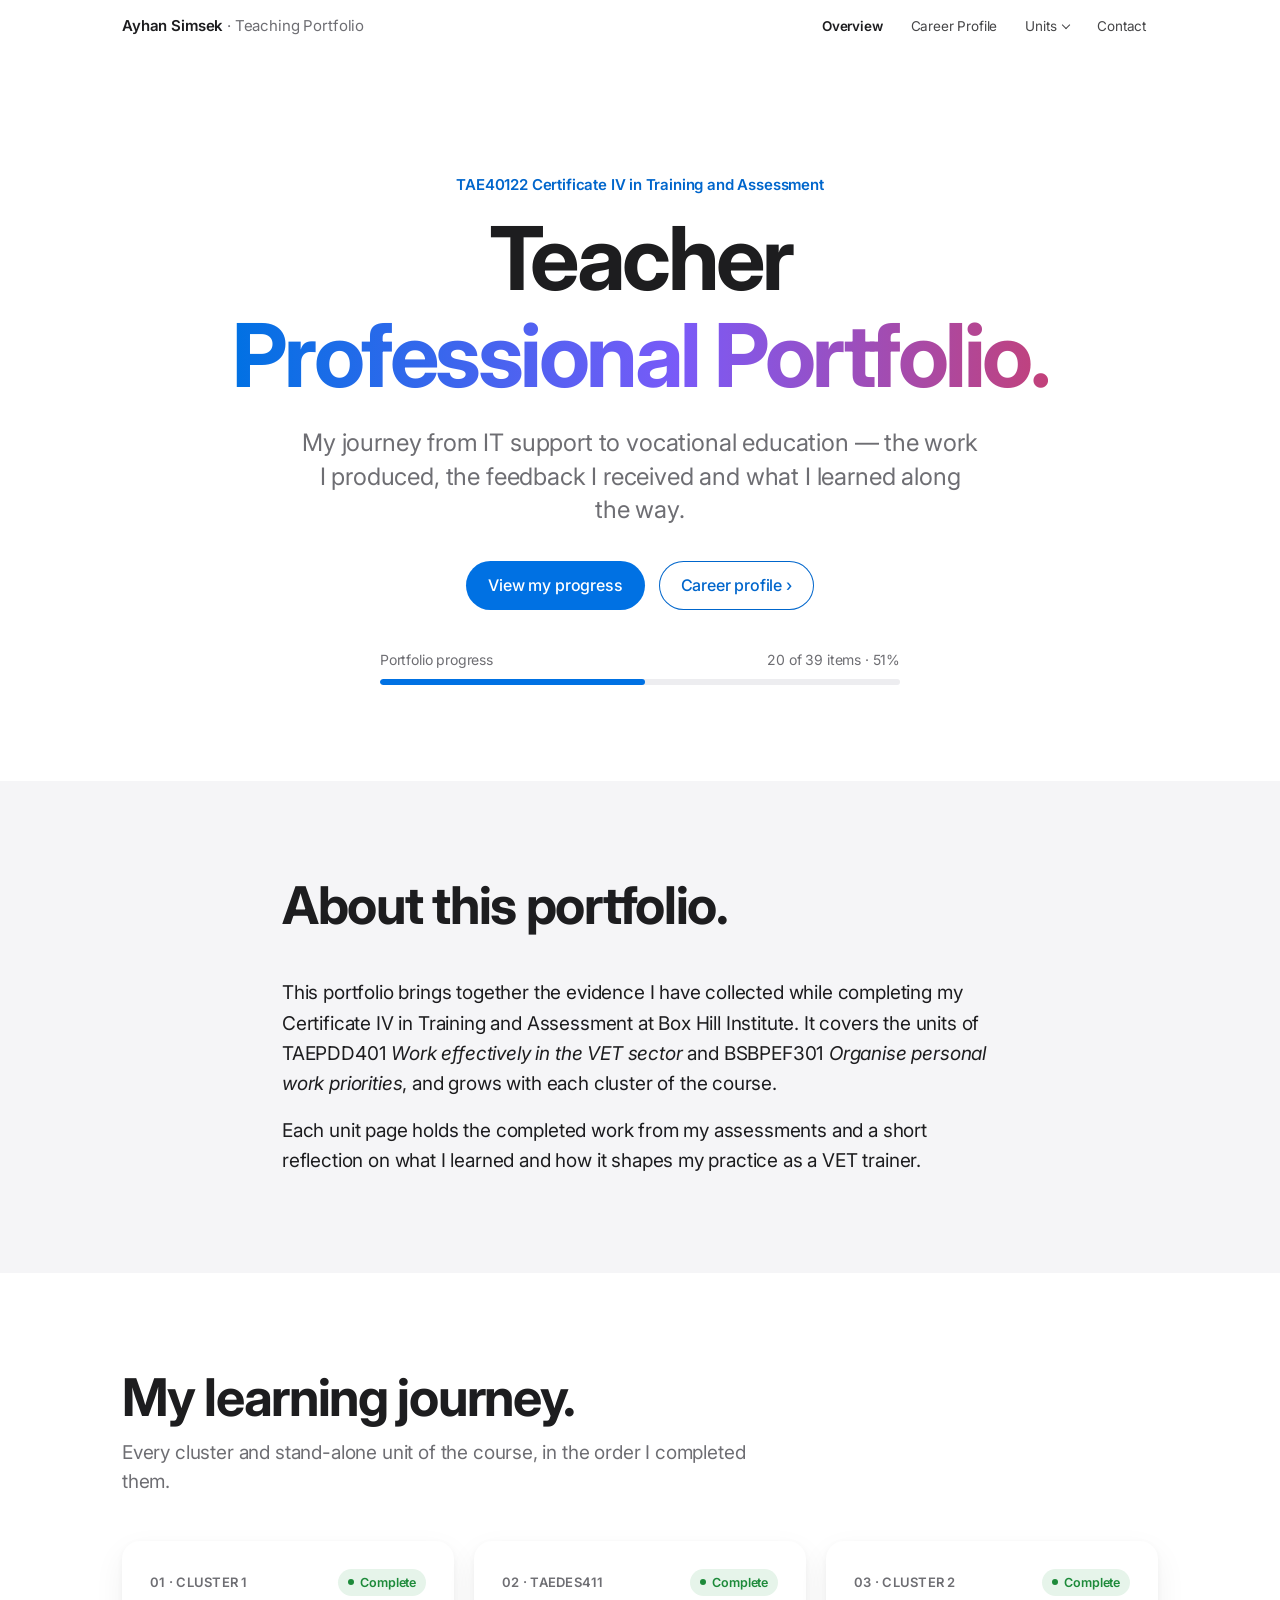
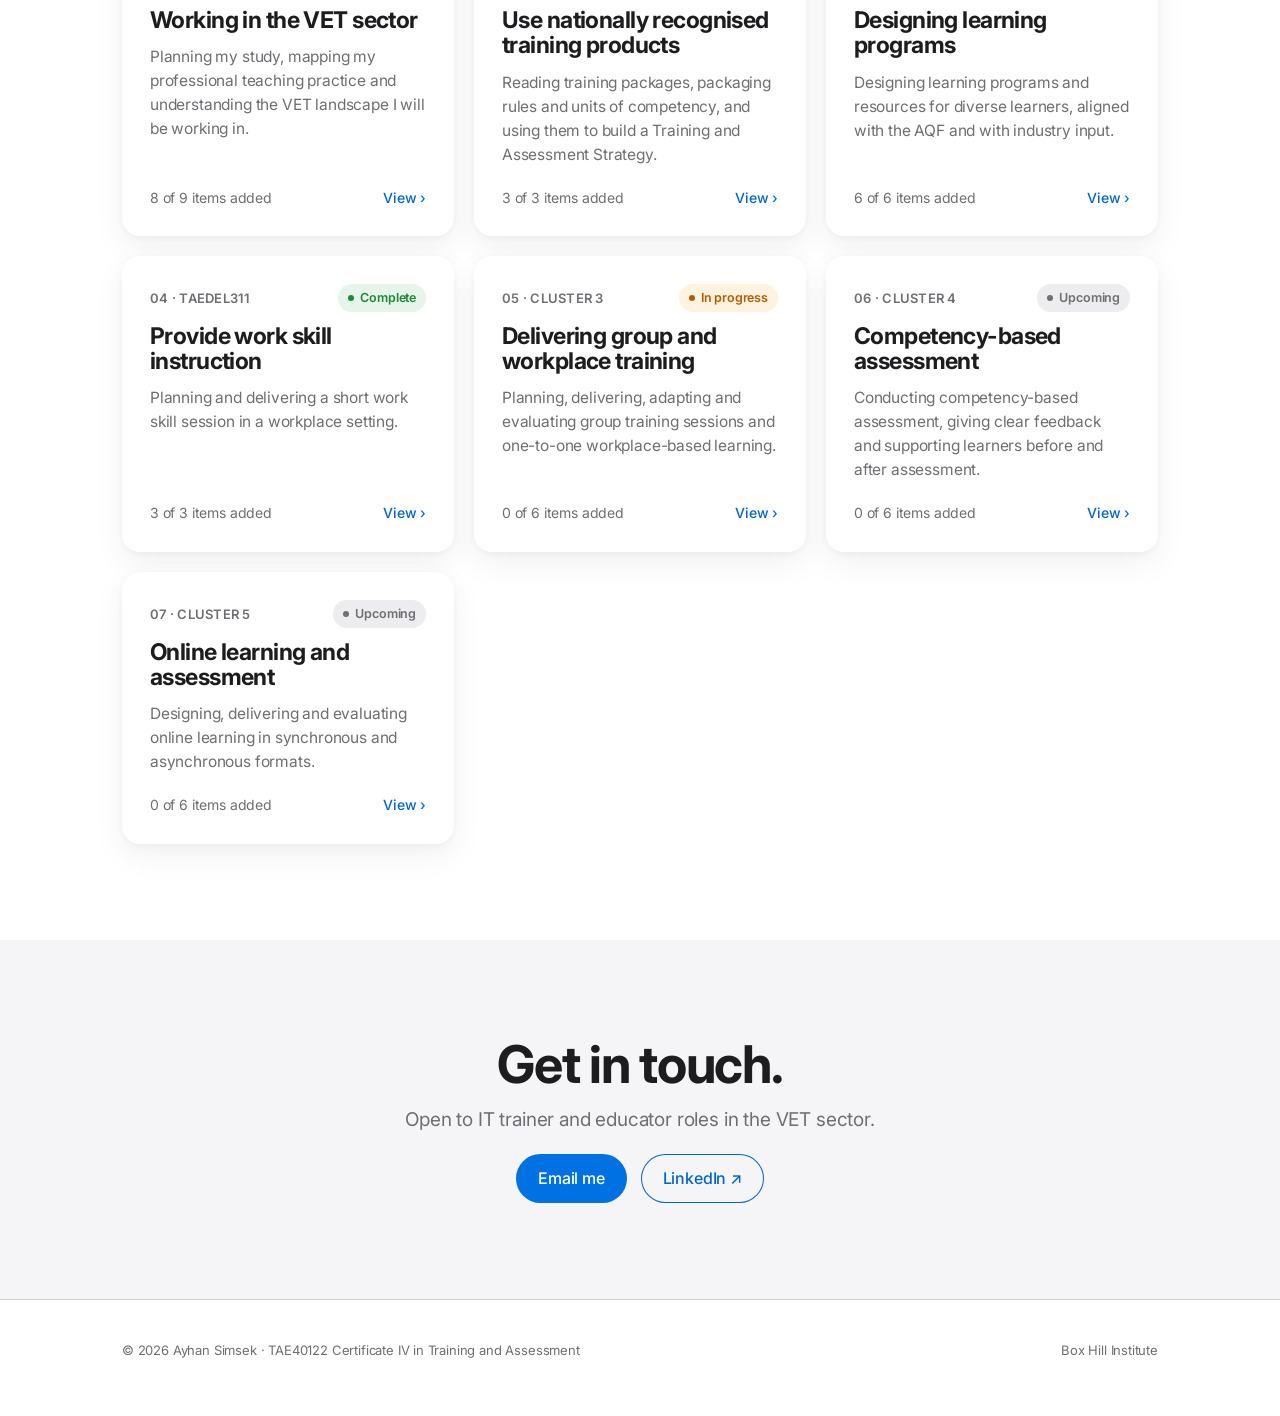
==== commit d0f3cac0: "Add reflections for completed units and update LinkedIn link Co-Authored-By: Claude Opus 5.5 <norepl" ====
--- a/index.html
+++ b/index.html
@@ -59,7 +59,7 @@
         </div>
         <div class="cta reveal" style="display:flex;gap:14px;justify-content:center;flex-wrap:wrap">
           <a class="btn" href="mailto:ayhansimsek@hotmail.com">Email me</a>
-          <a class="btn ghost" href="https://www.linkedin.com/in/ayhansimsek" target="_blank" rel="noopener">LinkedIn ↗</a>
+          <a class="btn ghost" href="https://www.linkedin.com/in/ayhan-simsek-700a11181/" target="_blank" rel="noopener">LinkedIn ↗</a>
         </div>
       </div>
     </section>
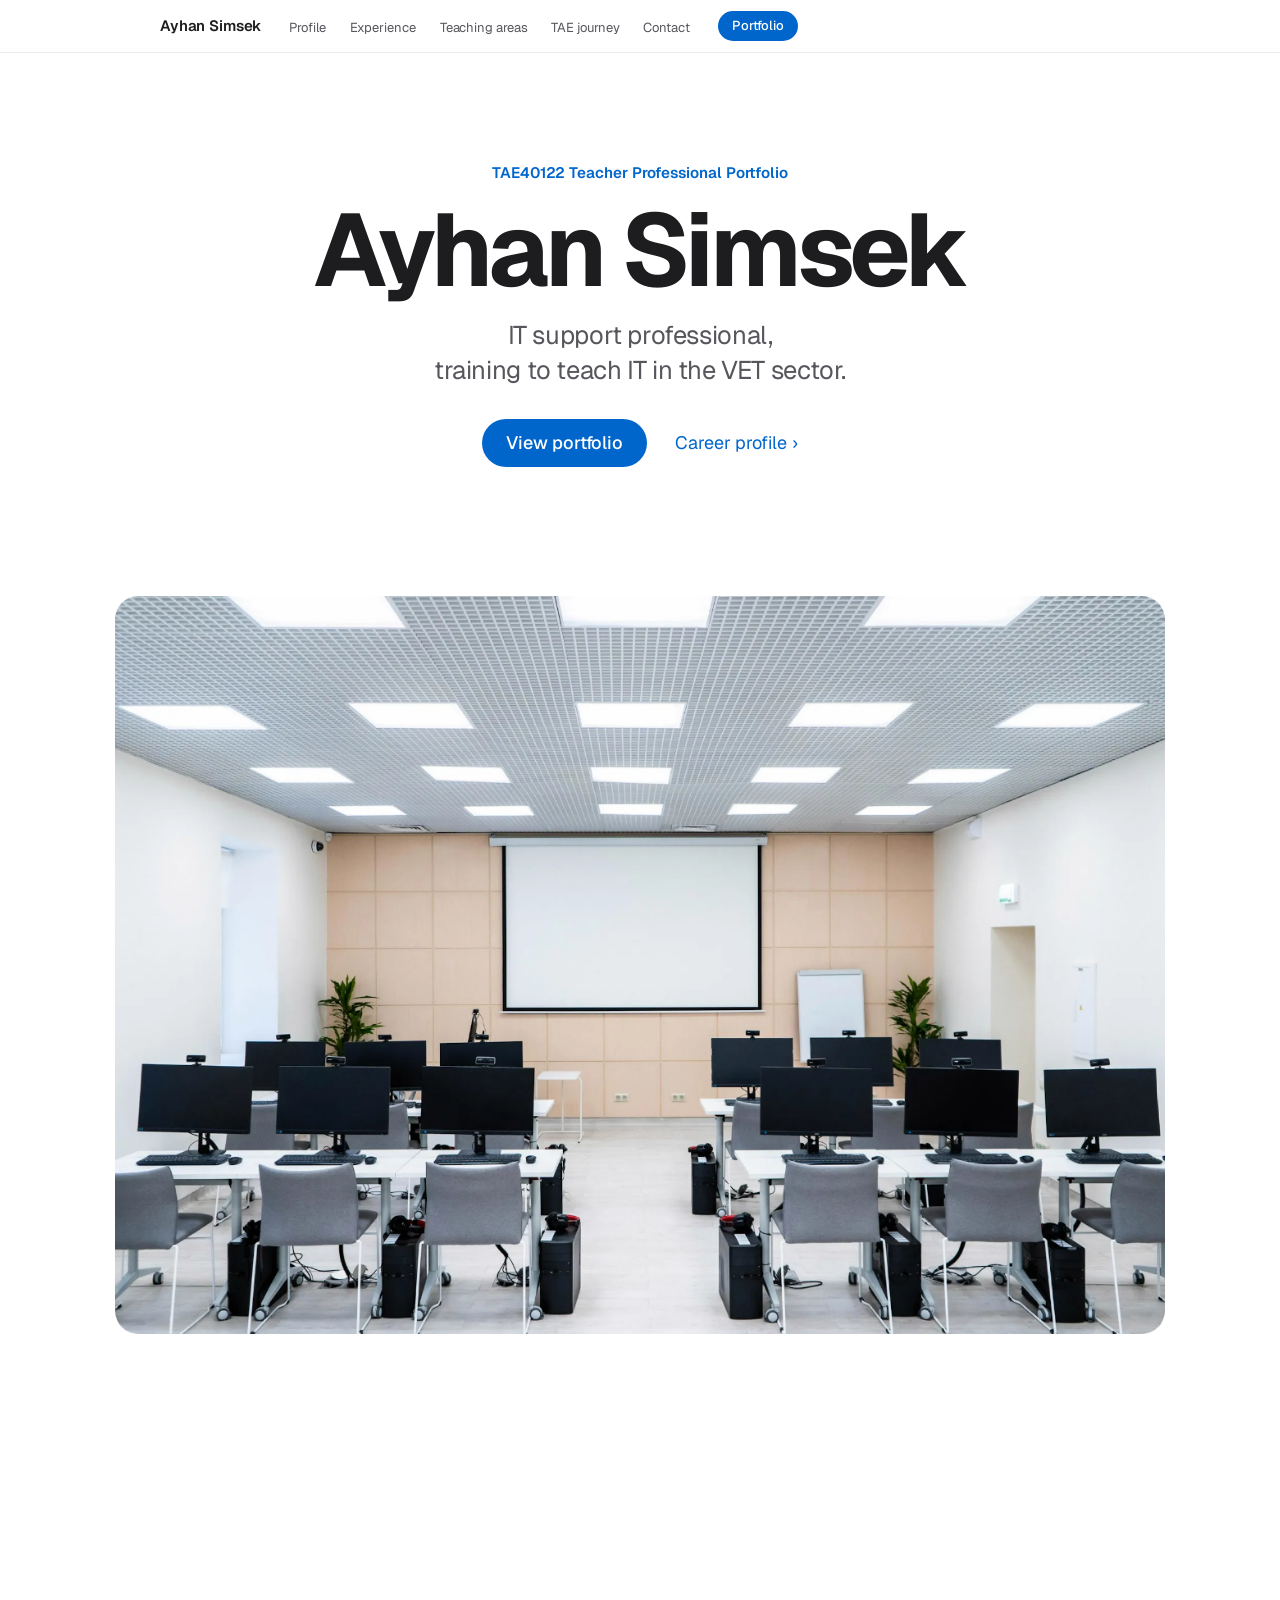
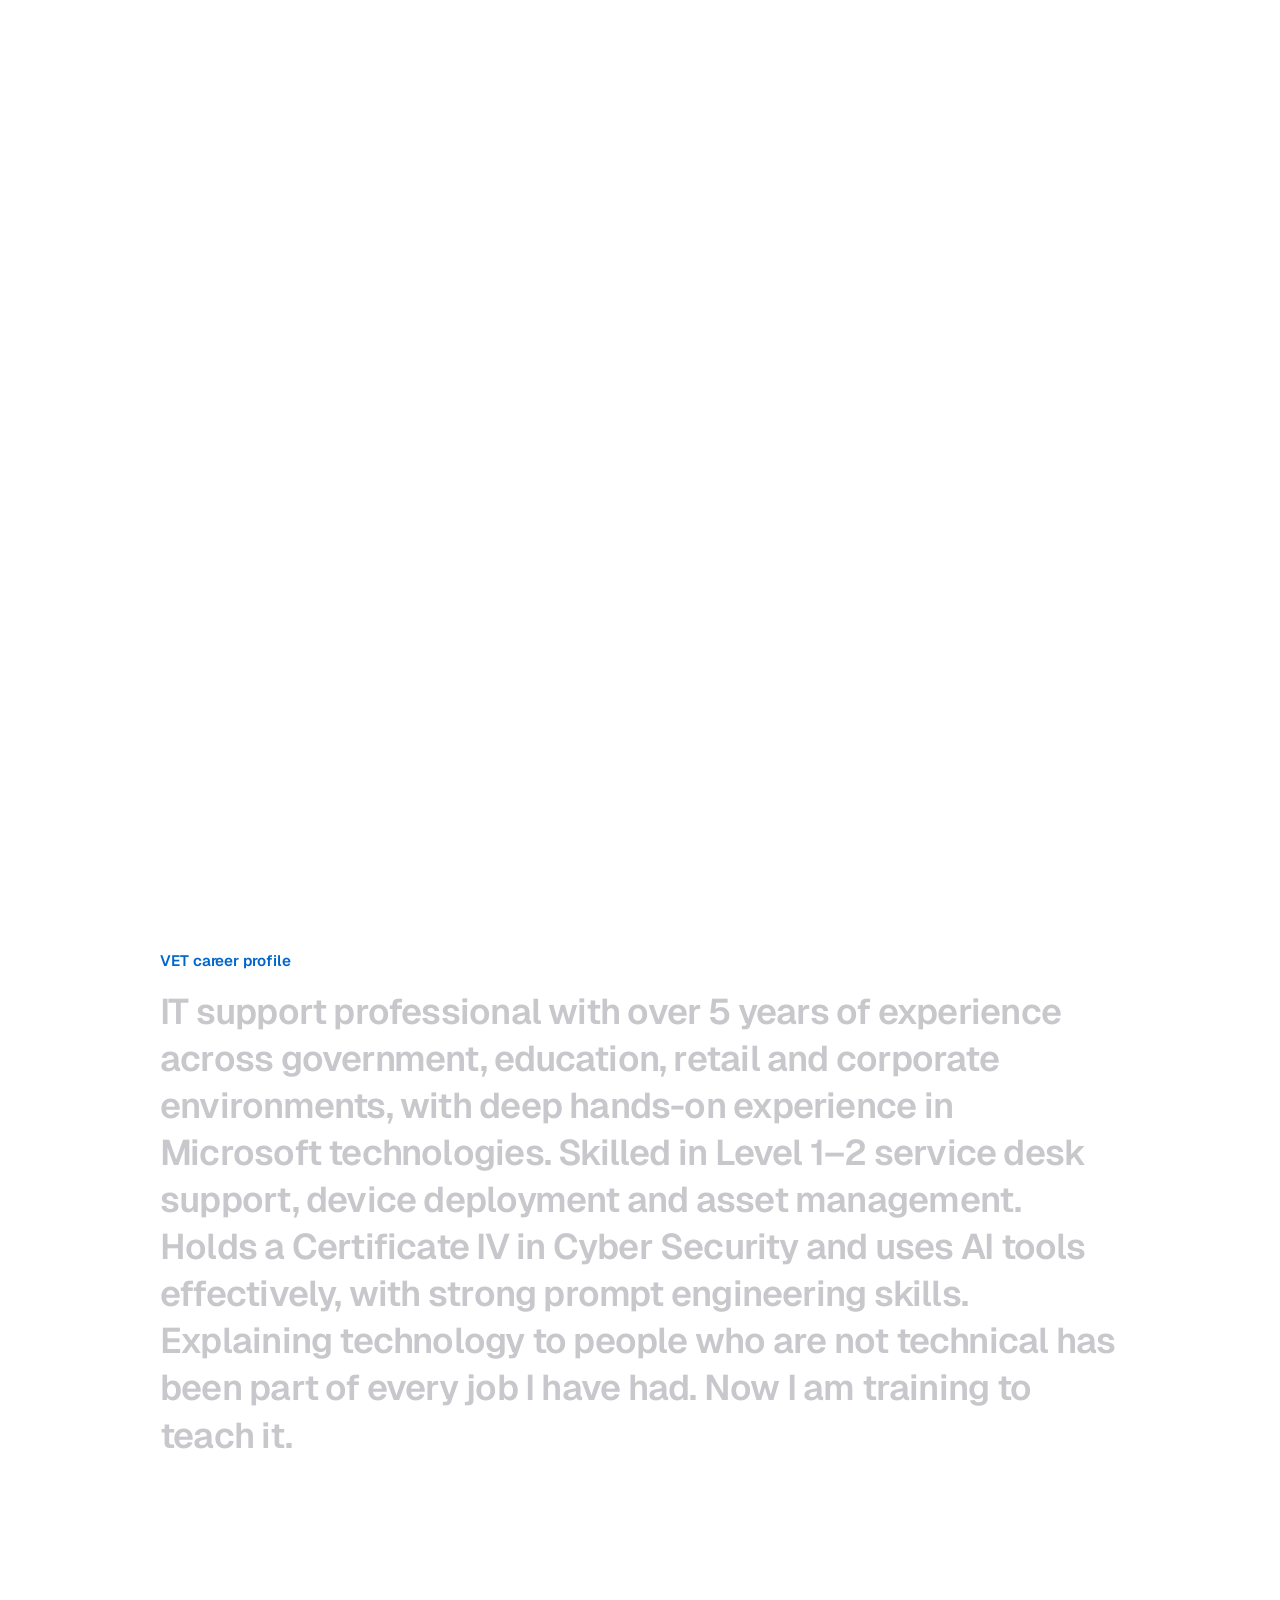
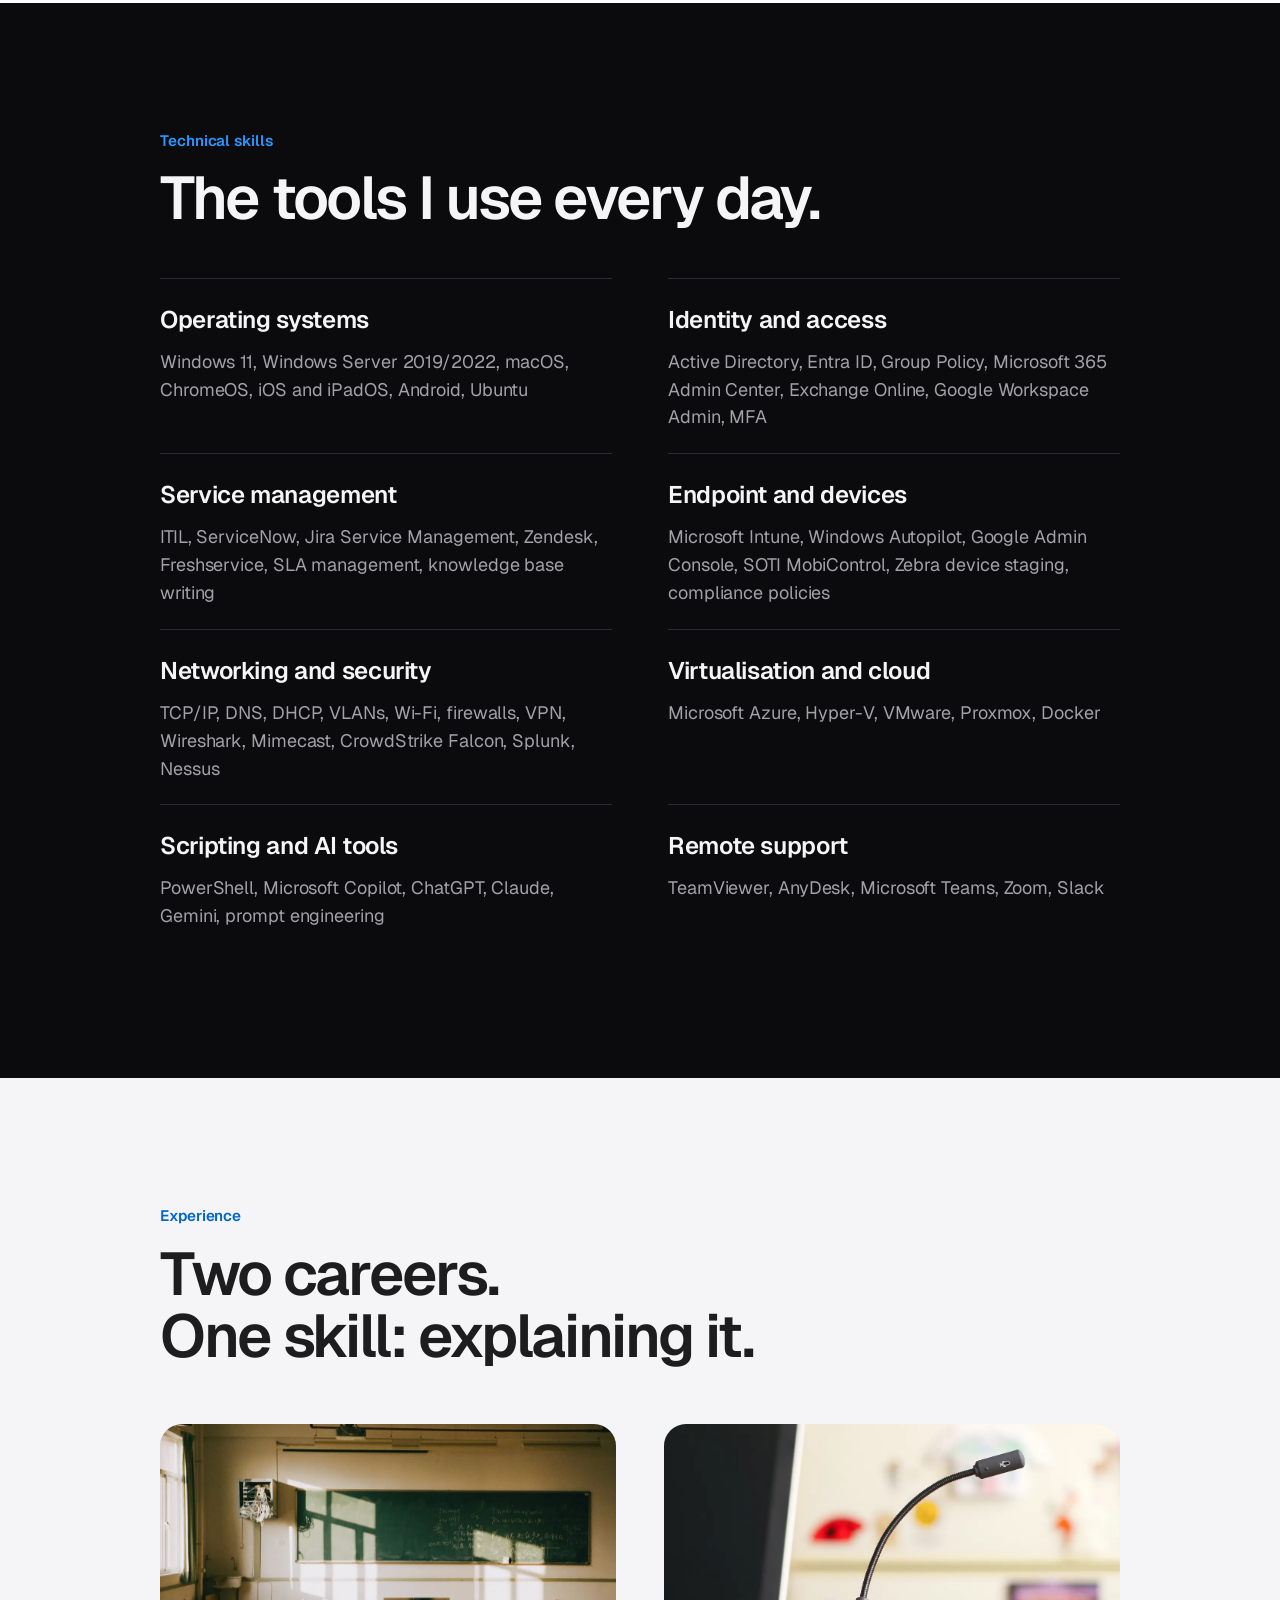
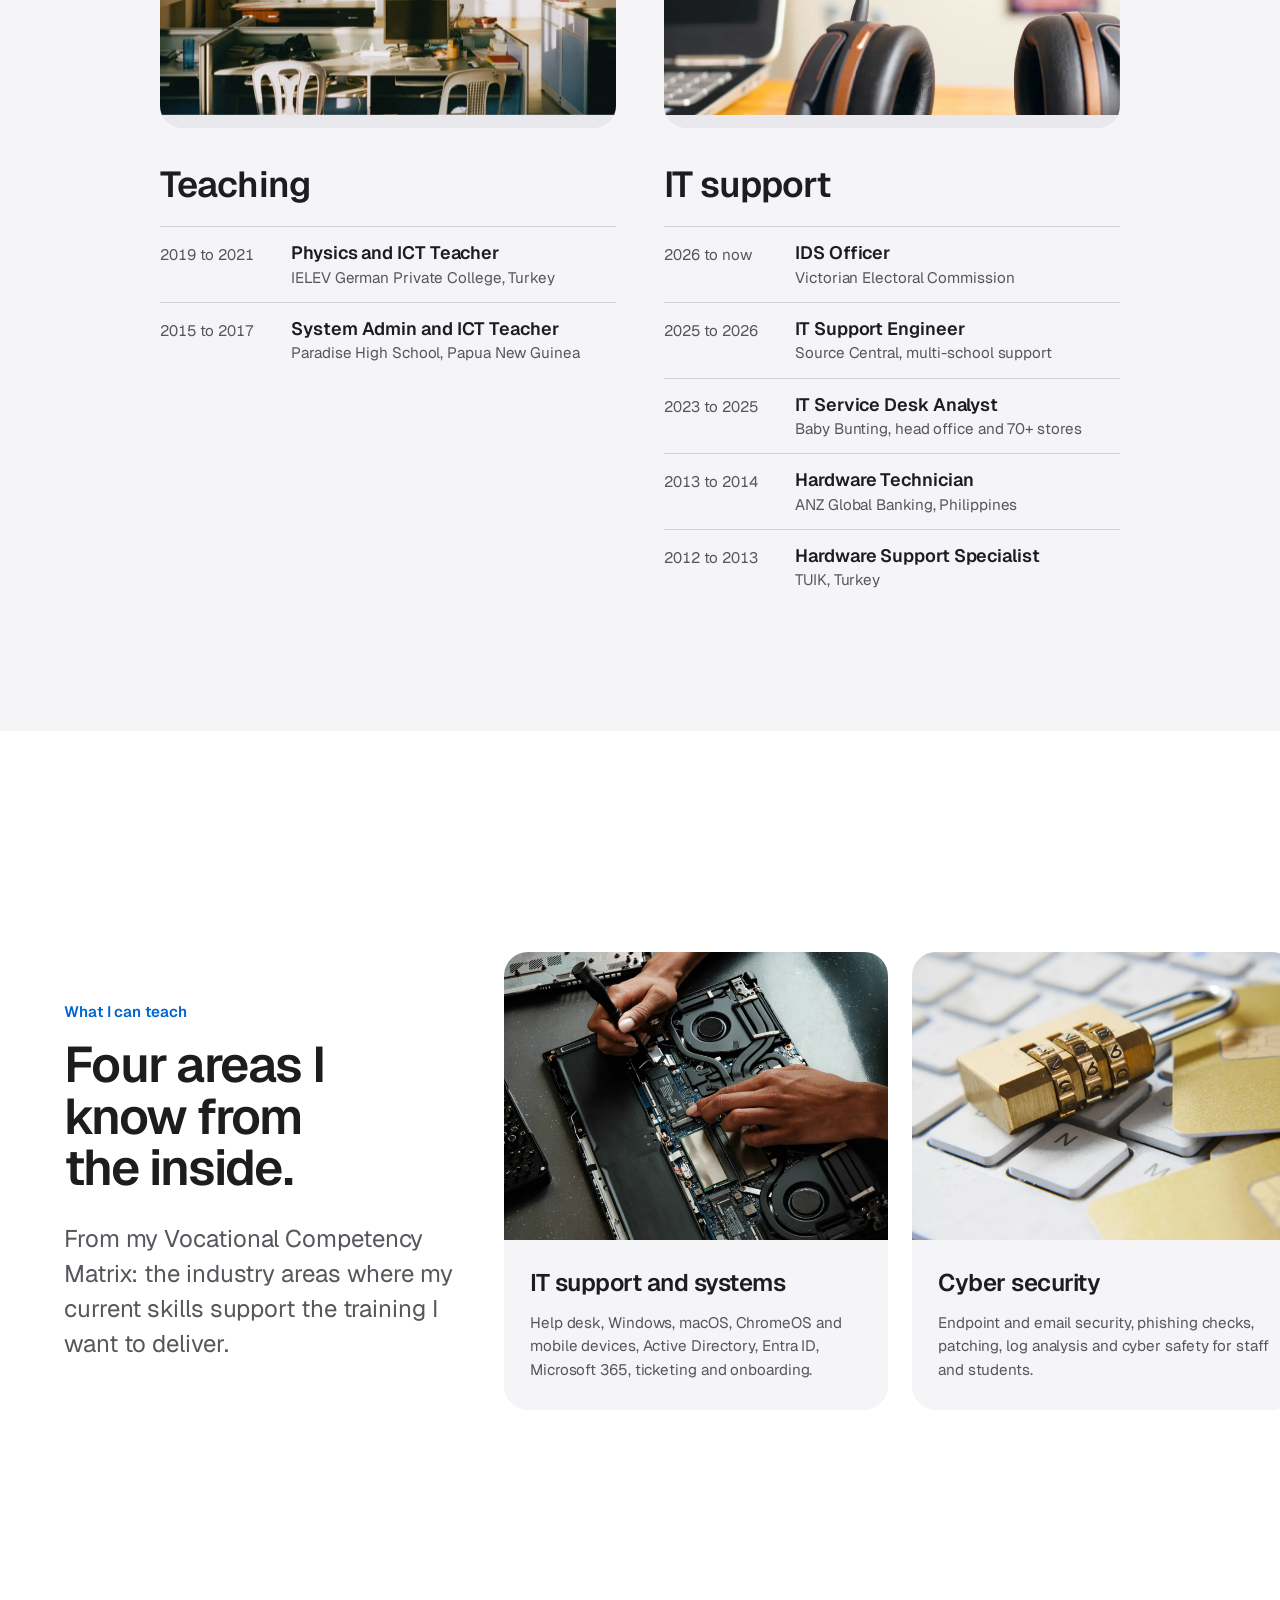
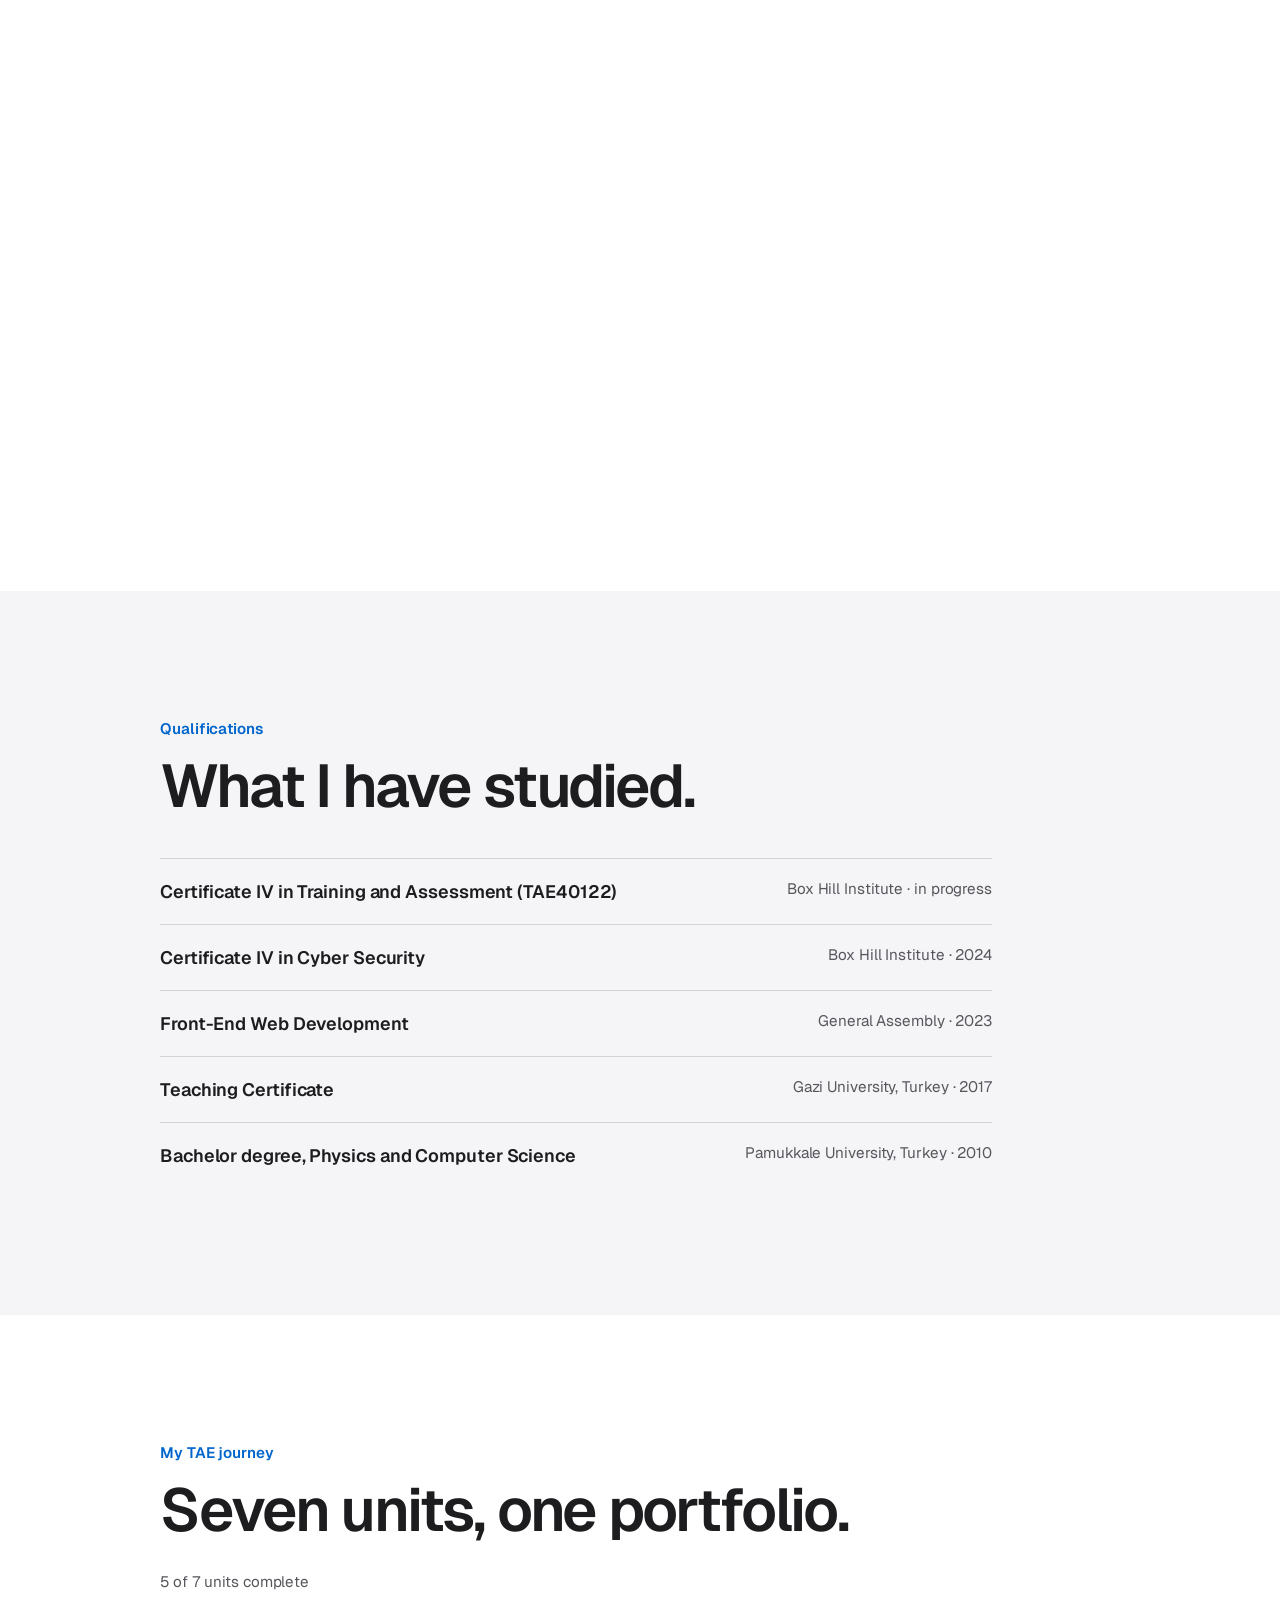
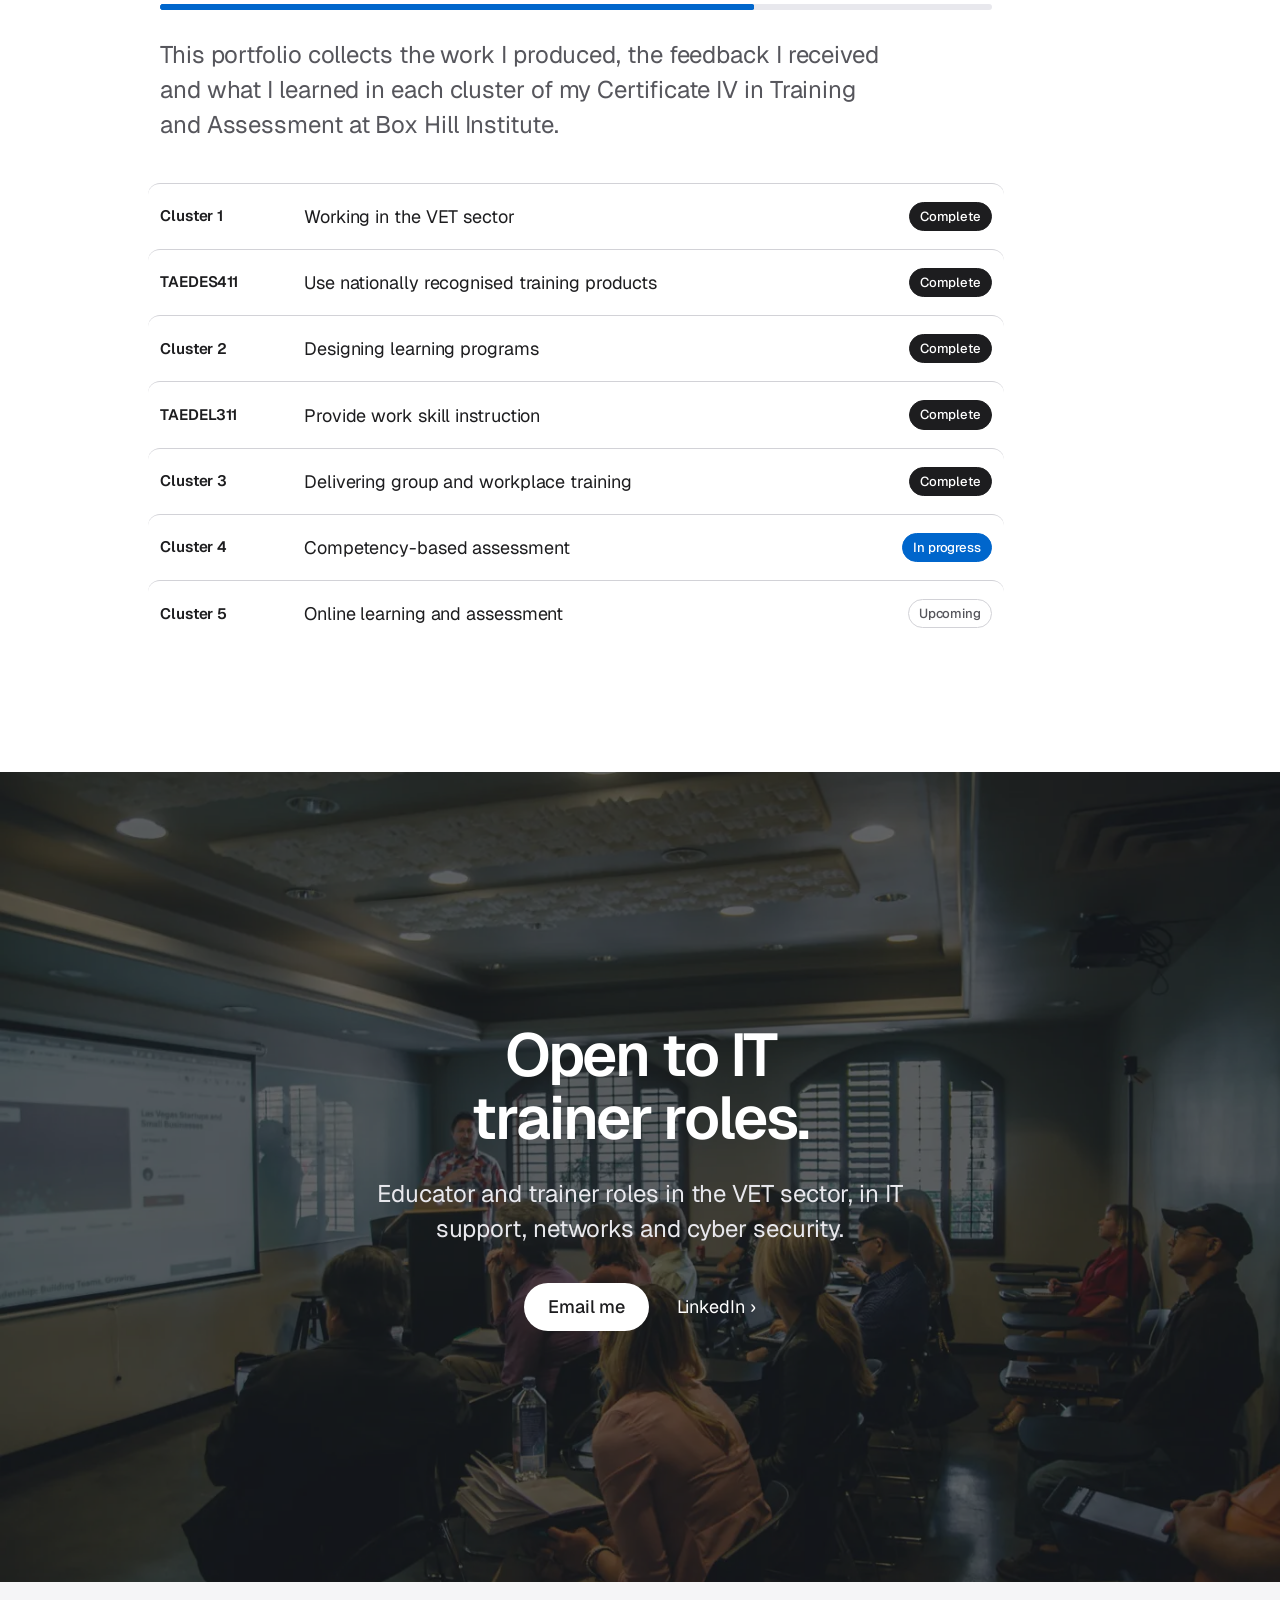
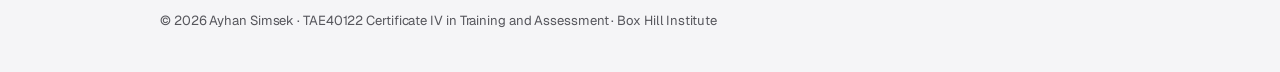
==== commit f23d2582: "Redesign site and add Cluster 3 evidence New Apple-style career profile (index.html) and a single po" ====
--- a/index.html
+++ b/index.html
@@ -1,71 +1,214 @@
-<!DOCTYPE html>
+<!doctype html>
 <html lang="en-AU">
 <head>
-  <meta charset="UTF-8">
-  <meta name="viewport" content="width=device-width, initial-scale=1">
-  <title>Ayhan Simsek · Teacher Professional Portfolio</title>
-  <meta name="description" content="Teacher Professional Portfolio of Ayhan Simsek — TAE40122 Certificate IV in Training and Assessment, Box Hill Institute.">
-  <link rel="preconnect" href="https://fonts.googleapis.com">
-  <link rel="preconnect" href="https://fonts.gstatic.com" crossorigin>
-  <link href="https://fonts.googleapis.com/css2?family=Inter:wght@400;500;600;700&display=swap" rel="stylesheet">
-  <link rel="stylesheet" href="assets/style.css">
+<meta charset="utf-8">
+<meta name="viewport" content="width=device-width, initial-scale=1, viewport-fit=cover">
+<title>Ayhan Simsek · IT trainer portfolio</title>
+<meta name="description" content="Ayhan Simsek: IT support professional and former Physics and ICT teacher, training to teach IT in the VET sector. TAE40122 portfolio.">
+<link rel="icon" href="data:image/svg+xml,<svg xmlns='http://www.w3.org/2000/svg' viewBox='0 0 32 32'><rect width='32' height='32' rx='8' fill='%231D1D1F'/><text x='16' y='21.5' text-anchor='middle' font-family='Arial' font-weight='700' font-size='14' fill='white'>AS</text></svg>">
+<link rel="preconnect" href="https://fonts.googleapis.com">
+<link rel="preconnect" href="https://fonts.gstatic.com" crossorigin>
+<link href="https://fonts.googleapis.com/css2?family=Geist:wght@400;500;600;700&family=Geist+Mono:wght@500&display=swap" rel="stylesheet">
+<link rel="stylesheet" href="assets/scrollcraft.css">
+<link rel="stylesheet" href="assets/site.css">
+<link rel="stylesheet" href="assets/home.css">
 </head>
-<body data-page="home">
-
-  <main>
-    <section class="hero">
-      <div class="wrap hero-anim">
-        <div class="eyebrow">TAE40122 Certificate IV in Training and Assessment</div>
-        <h1>Teacher<br><span class="soft">Professional Portfolio.</span></h1>
-        <p class="lead">My journey from IT support to vocational education — the work I produced, the feedback I received and what I learned along the way.</p>
-        <div class="cta">
-          <a class="btn" href="#journey-section">View my progress</a>
-          <a class="btn ghost" href="profile.html">Career profile ›</a>
+<body class="home">
+
+<a class="skip" href="#profile">Skip to content</a>
+
+<header class="nav">
+  <div class="nav__in">
+    <a class="nav__mark" href="index.html">Ayhan Simsek</a>
+    <nav aria-label="Main">
+      <ul class="nav__links">
+        <li><a href="#profile">Profile</a></li>
+        <li><a href="#experience">Experience</a></li>
+        <li><a href="#teach">Teaching areas</a></li>
+        <li><a href="#journey">TAE journey</a></li>
+        <li><a href="#contact">Contact</a></li>
+      </ul>
+    </nav>
+    <a class="nav__cta" href="portfolio.html">Portfolio</a>
+  </div>
+</header>
+
+<main>
+
+  <!-- HERO: copy first, then the training room grows to full bleed. -->
+  <section class="hero">
+    <div class="hero__copy" data-sc-in data-sc-stagger="70">
+      <p class="eyebrow">TAE40122 Teacher Professional Portfolio</p>
+      <h1 class="hero__title">Ayhan Simsek</h1>
+      <p class="hero__sub"><span>IT support professional,</span> <span>training to teach IT in the VET sector.</span></p>
+      <p class="hero__actions">
+        <a class="btn" href="portfolio.html">View portfolio</a>
+        <a class="link link--arrow" href="#profile">Career profile</a>
+      </p>
+    </div>
+  </section>
+
+  <section class="zoom" aria-label="From the service desk to the classroom">
+    <div class="zoom__stage">
+      <figure class="zoom__frame">
+        <picture>
+          <source media="(max-width: 760px)" srcset="assets/img/lab-m.webp">
+          <img class="zoom__img" src="assets/img/lab.webp" width="2400" height="1600" alt="A bright computer training room with rows of desks, monitors and a projector screen.">
+        </picture>
+        <div class="zoom__shade" aria-hidden="true"></div>
+        <p class="zoom__line">From the service desk<br>to the classroom.</p>
+      </figure>
+    </div>
+  </section>
+
+  <!-- PROFILE: the words light up as you read down. -->
+  <section class="profile" id="profile">
+    <div class="wrap">
+      <p class="eyebrow">VET career profile</p>
+      <p class="reveal-text" data-words>IT support professional with over 5 years of experience across government, education, retail and corporate environments, with deep hands-on experience in Microsoft technologies. Skilled in Level 1–2 service desk support, device deployment and asset management. Holds a Certificate IV in Cyber Security and uses AI tools effectively, with strong prompt engineering skills. Explaining technology to people who are not technical has been part of every job I have had. Now I am training to teach it.</p>
+    </div>
+  </section>
+
+  <!-- TECHNICAL SKILLS: straight from the CV skills list. -->
+  <section class="skills" id="skills">
+    <div class="wrap">
+      <p class="eyebrow eyebrow--dark">Technical skills</p>
+      <h2 class="h2" data-sc-in>The tools I use every day.</h2>
+      <dl class="skill-grid" data-sc-in data-sc-stagger="60">
+        <div><dt>Operating systems</dt><dd>Windows 11, Windows Server 2019/2022, macOS, ChromeOS, iOS and iPadOS, Android, Ubuntu</dd></div>
+        <div><dt>Identity and access</dt><dd>Active Directory, Entra ID, Group Policy, Microsoft 365 Admin Center, Exchange Online, Google Workspace Admin, MFA</dd></div>
+        <div><dt>Service management</dt><dd>ITIL, ServiceNow, Jira Service Management, Zendesk, Freshservice, SLA management, knowledge base writing</dd></div>
+        <div><dt>Endpoint and devices</dt><dd>Microsoft Intune, Windows Autopilot, Google Admin Console, SOTI MobiControl, Zebra device staging, compliance policies</dd></div>
+        <div><dt>Networking and security</dt><dd>TCP/IP, DNS, DHCP, VLANs, Wi-Fi, firewalls, VPN, Wireshark, Mimecast, CrowdStrike Falcon, Splunk, Nessus</dd></div>
+        <div><dt>Virtualisation and cloud</dt><dd>Microsoft Azure, Hyper-V, VMware, Proxmox, Docker</dd></div>
+        <div><dt>Scripting and AI tools</dt><dd>PowerShell, Microsoft Copilot, ChatGPT, Claude, Gemini, prompt engineering</dd></div>
+        <div><dt>Remote support</dt><dd>TeamViewer, AnyDesk, Microsoft Teams, Zoom, Slack</dd></div>
+      </dl>
+    </div>
+  </section>
+
+  <!-- EXPERIENCE: two careers, side by side, photos drift slightly. -->
+  <section class="exp" id="experience" data-sc-act="flow">
+    <div class="wrap">
+      <p class="eyebrow">Experience</p>
+      <h2 class="h2" data-sc-in>Two careers.<br>One skill: explaining it.</h2>
+      <div class="exp__grid">
+        <article class="exp__col">
+          <figure class="exp__img"><img src="assets/img/empty-class.webp" width="1400" height="928" alt="An empty school classroom with a chalkboard and science benches." loading="lazy" data-sc-parallax="-0.5"></figure>
+          <h3>Teaching</h3>
+          <ol class="roles" data-sc-in data-sc-stagger="60">
+            <li><span class="roles__when">2019 to 2021</span><span class="roles__what">Physics and ICT Teacher</span><span class="roles__where">IELEV German Private College, Turkey</span></li>
+            <li><span class="roles__when">2015 to 2017</span><span class="roles__what">System Admin and ICT Teacher</span><span class="roles__where">Paradise High School, Papua New Guinea</span></li>
+          </ol>
+        </article>
+        <article class="exp__col">
+          <figure class="exp__img"><img src="assets/img/headset.webp" width="1400" height="934" alt="A support headset resting beside an open laptop." loading="lazy" data-sc-parallax="-0.5"></figure>
+          <h3>IT support</h3>
+          <ol class="roles" data-sc-in data-sc-stagger="60">
+            <li><span class="roles__when">2026 to now</span><span class="roles__what">IDS Officer</span><span class="roles__where">Victorian Electoral Commission</span></li>
+            <li><span class="roles__when">2025 to 2026</span><span class="roles__what">IT Support Engineer</span><span class="roles__where">Source Central, multi-school support</span></li>
+            <li><span class="roles__when">2023 to 2025</span><span class="roles__what">IT Service Desk Analyst</span><span class="roles__where">Baby Bunting, head office and 70+ stores</span></li>
+            <li><span class="roles__when">2013 to 2014</span><span class="roles__what">Hardware Technician</span><span class="roles__where">ANZ Global Banking, Philippines</span></li>
+            <li><span class="roles__when">2012 to 2013</span><span class="roles__what">Hardware Support Specialist</span><span class="roles__where">TUIK, Turkey</span></li>
+          </ol>
+        </article>
+      </div>
+    </div>
+  </section>
+
+  <!-- TEACHING AREAS: the page holds and the cards slide past. -->
+  <section class="teach" id="teach" data-sc-act="pan" data-sc-span="3.4">
+    <div data-sc-stage class="teach__stage">
+      <div class="rail" data-sc-pan="0.04">
+        <div class="rail__lead">
+          <p class="eyebrow">What I can teach</p>
+          <h2 class="h2">Four areas I know from the inside.</h2>
+          <p class="lead">From my Vocational Competency Matrix: the industry areas where my current skills support the training I want to deliver.</p>
         </div>
-        <div class="progress-wrap meta">
-          <div class="progress-label"><span>Portfolio progress</span><span id="progress-text"></span></div>
-          <div class="bar"><i id="progress-bar"></i></div>
-        </div>
+        <article class="card">
+          <figure><img src="assets/img/laptop-repair.webp" width="1400" height="1866" alt="Hands opening a laptop with a screwdriver to reach its components." loading="lazy"></figure>
+          <h3>IT support and systems</h3>
+          <p>Help desk, Windows, macOS, ChromeOS and mobile devices, Active Directory, Entra ID, Microsoft 365, ticketing and onboarding.</p>
+        </article>
+        <article class="card">
+          <figure><img src="assets/img/lock2.webp" width="1400" height="934" alt="A padlock resting on a white keyboard." loading="lazy"></figure>
+          <h3>Cyber security</h3>
+          <p>Endpoint and email security, phishing checks, patching, log analysis and cyber safety for staff and students.</p>
+        </article>
+        <article class="card">
+          <figure><img src="assets/img/utp.webp" width="1400" height="934" alt="Blue network cables plugged into a patch panel." loading="lazy"></figure>
+          <h3>Networks and devices</h3>
+          <p>TCP/IP, DNS, DHCP, VLANs, Wi-Fi, Intune and device rollouts at scale.</p>
+        </article>
+        <article class="card">
+          <figure><img src="assets/img/mbp-typing.webp" width="1400" height="934" alt="Hands typing on a laptop." loading="lazy"></figure>
+          <h3>Digital workplace skills</h3>
+          <p>Everyday office technology: Outlook, Excel, mail merge, password managers and safe online work.</p>
+        </article>
       </div>
-    </section>
-
-    <section class="section alt">
-      <div class="wrap narrow">
-        <div class="section-head reveal">
-          <h2>About this portfolio.</h2>
-        </div>
-        <div class="prose reveal">
-          <p>This portfolio brings together the evidence I have collected while completing my Certificate IV in Training and Assessment at Box Hill Institute. It covers the units of TAEPDD401 <em>Work effectively in the VET sector</em> and BSBPEF301 <em>Organise personal work priorities</em>, and grows with each cluster of the course.</p>
-          <p>Each unit page holds the completed work from my assessments and a short reflection on what I learned and how it shapes my practice as a VET trainer.</p>
-        </div>
-      </div>
-    </section>
-
-    <section class="section" id="journey-section">
-      <div class="wrap">
-        <div class="section-head reveal">
-          <h2>My learning journey.</h2>
-          <p>Every cluster and stand-alone unit of the course, in the order I completed them.</p>
-        </div>
-        <div class="grid stagger" id="journey"></div>
-      </div>
-    </section>
-
-    <section class="section alt" id="contact">
-      <div class="wrap narrow" style="text-align:center">
-        <div class="section-head reveal" style="margin-bottom:20px">
-          <h2>Get in touch.</h2>
-          <p style="margin-left:auto;margin-right:auto">Open to IT trainer and educator roles in the VET sector.</p>
-        </div>
-        <div class="cta reveal" style="display:flex;gap:14px;justify-content:center;flex-wrap:wrap">
-          <a class="btn" href="mailto:ayhansimsek@hotmail.com">Email me</a>
-          <a class="btn ghost" href="https://www.linkedin.com/in/ayhan-simsek-700a11181/" target="_blank" rel="noopener">LinkedIn ↗</a>
-        </div>
-      </div>
-    </section>
-  </main>
-
-  <script src="assets/content.js"></script>
-  <script src="assets/app.js"></script>
+    </div>
+  </section>
+
+  <!-- QUALIFICATIONS -->
+  <section class="quals">
+    <div class="wrap">
+      <p class="eyebrow">Qualifications</p>
+      <h2 class="h2" data-sc-in>What I have studied.</h2>
+      <ul class="qual-list" data-sc-in data-sc-stagger="60">
+        <li><span class="q__name">Certificate IV in Training and Assessment (TAE40122)</span><span class="q__meta">Box Hill Institute · in progress</span></li>
+        <li><span class="q__name">Certificate IV in Cyber Security</span><span class="q__meta">Box Hill Institute · 2024</span></li>
+        <li><span class="q__name">Front-End Web Development</span><span class="q__meta">General Assembly · 2023</span></li>
+        <li><span class="q__name">Teaching Certificate</span><span class="q__meta">Gazi University, Turkey · 2017</span></li>
+        <li><span class="q__name">Bachelor degree, Physics and Computer Science</span><span class="q__meta">Pamukkale University, Turkey · 2010</span></li>
+      </ul>
+    </div>
+  </section>
+
+  <!-- TAE JOURNEY: every unit, in order, linking into the portfolio. -->
+  <section class="journey" id="journey">
+    <div class="wrap">
+      <p class="eyebrow">My TAE journey</p>
+      <h2 class="h2" data-sc-in>Seven units, one portfolio.</h2>
+      <p class="bar__label">5 of 7 units complete</p>
+      <div class="bar" data-sc-in><span class="bar__fill"></span></div>
+      <p class="lead journey__lead">This portfolio collects the work I produced, the feedback I received and what I learned in each cluster of my Certificate IV in Training and Assessment at Box Hill Institute.</p>
+      <ol class="units" data-sc-in data-sc-stagger="50">
+        <li><a href="portfolio.html#cluster-1"><span class="units__code">Cluster 1</span><span class="units__name">Working in the VET sector</span><span class="units__st units__st--done">Complete</span></a></li>
+        <li><a href="portfolio.html#taedes411"><span class="units__code">TAEDES411</span><span class="units__name">Use nationally recognised training products</span><span class="units__st units__st--done">Complete</span></a></li>
+        <li><a href="portfolio.html#cluster-2"><span class="units__code">Cluster 2</span><span class="units__name">Designing learning programs</span><span class="units__st units__st--done">Complete</span></a></li>
+        <li><a href="portfolio.html#taedel311"><span class="units__code">TAEDEL311</span><span class="units__name">Provide work skill instruction</span><span class="units__st units__st--done">Complete</span></a></li>
+        <li><a href="portfolio.html#cluster-3"><span class="units__code">Cluster 3</span><span class="units__name">Delivering group and workplace training</span><span class="units__st units__st--done">Complete</span></a></li>
+        <li><a href="portfolio.html#cluster-4"><span class="units__code">Cluster 4</span><span class="units__name">Competency-based assessment</span><span class="units__st units__st--now">In progress</span></a></li>
+        <li><a href="portfolio.html#cluster-5"><span class="units__code">Cluster 5</span><span class="units__name">Online learning and assessment</span><span class="units__st">Upcoming</span></a></li>
+      </ol>
+    </div>
+  </section>
+
+  <!-- CONTACT: the classroom, and one action. -->
+  <section class="contact" id="contact" data-sc-act="flow">
+    <figure class="contact__bg" data-sc-reveal="iris" data-sc-reveal-at="0 0.5">
+      <img src="assets/img/projector.webp" width="1400" height="934" alt="" loading="lazy">
+    </figure>
+    <div class="contact__copy" data-sc-in data-sc-stagger="80">
+      <h2 class="h2 h2--light">Open to IT trainer roles.</h2>
+      <p class="contact__sub">Educator and trainer roles in the VET sector, in IT support, networks and cyber security.</p>
+      <p class="hero__actions">
+        <a class="btn btn--light" href="mailto:ayhansimsek@hotmail.com">Email me</a>
+        <a class="link link--light link--arrow" href="https://www.linkedin.com/in/ayhan-simsek-700a11181/" rel="noopener" target="_blank">LinkedIn</a>
+      </p>
+    </div>
+  </section>
+
+</main>
+
+<footer class="foot">
+  <div class="wrap foot__in">
+    <p>© 2026 Ayhan Simsek · TAE40122 Certificate IV in Training and Assessment · Box Hill Institute</p>
+  </div>
+</footer>
+
+<script src="assets/scrollcraft.js"></script>
+<script>ScrollCraft.mount(document.body);</script>
+<script src="assets/home.js"></script>
 </body>
 </html>
--- a/assets/scrollcraft.css
+++ b/assets/scrollcraft.css
@@ -0,0 +1,432 @@
+/* ============================================================================
+   scrollcraft.css: the taste floor
+   ----------------------------------------------------------------------------
+   Two layers, and the split matters:
+
+     TOKENS   what you override per brand. Colour roles, the type ramp, the
+              spacing scale, elevation, motion. A brand is ~12 values.
+     DEVICES  what the engine drives. Do not restyle these to taste; they are
+              the mechanism. Style your own markup instead.
+
+   Nothing here draws a "component". There are no card, badge, or pill classes,
+   because a stylesheet that ships those is how every page built on it ends up
+   with the same shapes. You get a floor and a vocabulary; the composition is
+   yours.
+   ========================================================================== */
+
+/* ---------------------------------------------------------------- tokens -- */
+:root {
+  /* --- colour roles. Override these six and the page is rebranded. -------- */
+  --sc-canvas:      #08090b;   /* the page ground. Drift interpolates this.   */
+  --sc-surface:     #101217;   /* anything raised off the ground             */
+  --sc-ink:         #f4f2ef;   /* primary text                               */
+  --sc-ink-soft:    #9a9ba1;   /* secondary text. Tinted, never flat gray.   */
+  --sc-accent:      #d8ff3e;   /* ONE accent. It owns a region, not confetti. */
+  --sc-accent-ink:  #08090b;   /* text that sits on the accent               */
+
+  --sc-hairline:    color-mix(in oklab, var(--sc-ink) 12%, transparent);
+  --sc-hairline-strong: color-mix(in oklab, var(--sc-ink) 22%, transparent);
+
+  /* --- type. Two families max. Display carries voice, text carries prose. - */
+  --sc-font-display: "Instrument Sans", "Geist", system-ui, sans-serif;
+  --sc-font-text:    "Geist", system-ui, sans-serif;
+  --sc-font-mono:    "Geist Mono", ui-monospace, monospace;
+
+  /* Fluid ramp. Tracking tightens as size grows because a face set at 6rem
+     with 0 tracking reads loose; this is optical correction, not decoration. */
+  --sc-t-xs:   clamp(0.75rem, 0.72rem + 0.15vw, 0.82rem);
+  --sc-t-sm:   clamp(0.875rem, 0.84rem + 0.18vw, 0.95rem);
+  --sc-t-base: clamp(1rem, 0.96rem + 0.22vw, 1.125rem);
+  --sc-t-lg:   clamp(1.2rem, 1.1rem + 0.5vw, 1.5rem);
+  --sc-t-xl:   clamp(1.6rem, 1.35rem + 1.2vw, 2.25rem);
+  --sc-t-2xl:  clamp(2.1rem, 1.6rem + 2.4vw, 3.4rem);
+  --sc-t-3xl:  clamp(2.8rem, 1.9rem + 4.2vw, 5rem);
+  --sc-t-4xl:  clamp(3.4rem, 1.9rem + 6.6vw, 7.5rem);
+
+  --sc-track-tight:  -0.035em;
+  --sc-track-snug:   -0.02em;
+  --sc-track-normal: -0.005em;
+  --sc-track-wide:    0.08em;
+
+  --sc-leading-none: 0.94;
+  --sc-leading-tight: 1.06;
+  --sc-leading-body: 1.62;
+
+  --sc-measure: 62ch;
+
+  /* --- space. 4px base: the useful middle steps an 8-only scale misses. --- */
+  --sc-1: 0.25rem;  --sc-2: 0.5rem;   --sc-3: 0.75rem;  --sc-4: 1rem;
+  --sc-5: 1.5rem;   --sc-6: 2rem;     --sc-7: 3rem;     --sc-8: 4rem;
+  --sc-9: 6rem;     --sc-10: 8rem;    --sc-11: 12rem;
+
+  /* Section rhythm is fluid so a phone doesn't inherit desktop air. */
+  --sc-section: clamp(4.5rem, 9vw, 11rem);
+  --sc-gutter:  clamp(1.25rem, 5vw, 5.5rem);
+  --sc-maxw:    82rem;
+
+  /* --- radius. Pick one scale for the page and hold it. ------------------- */
+  --sc-r-sm: 6px;  --sc-r-md: 12px;  --sc-r-lg: 20px;  --sc-r-pill: 999px;
+
+  /* --- elevation. Every shadow has an offset AND a soft blur, and is tinted
+         to the canvas hue. A zero-offset coloured halo is decoration, not
+         depth, so there isn't one here. ---------------------------------- */
+  --sc-shadow-color: 220 40% 2%;
+  --sc-e1: 0 1px 2px hsl(var(--sc-shadow-color) / 0.28),
+           0 2px 6px -1px hsl(var(--sc-shadow-color) / 0.20);
+  --sc-e2: 0 2px 4px hsl(var(--sc-shadow-color) / 0.24),
+           0 8px 18px -4px hsl(var(--sc-shadow-color) / 0.30);
+  --sc-e3: 0 4px 8px hsl(var(--sc-shadow-color) / 0.22),
+           0 18px 40px -8px hsl(var(--sc-shadow-color) / 0.38),
+           0 48px 90px -24px hsl(var(--sc-shadow-color) / 0.30);
+
+  /* Edge light: a 1px top highlight sells a raised surface better than any
+     amount of blur, because real raised things catch light on their lip. */
+  --sc-edge: inset 0 1px 0 color-mix(in oklab, var(--sc-ink) 10%, transparent);
+
+  /* --- motion. Built-in CSS easings are too weak for UI. ------------------ */
+  --sc-ease-out:    cubic-bezier(0.23, 1, 0.32, 1);
+  --sc-ease-in-out: cubic-bezier(0.77, 0, 0.175, 1);
+  --sc-ease-drawer: cubic-bezier(0.32, 0.72, 0, 1);
+  --sc-d-fast: 160ms;  --sc-d-base: 240ms;  --sc-d-slow: 420ms;
+
+  --sc-z-stage: 1; --sc-z-copy: 20; --sc-z-chrome: 60;
+}
+
+/* --------------------------------------------------------------- reset -- */
+*, *::before, *::after { box-sizing: border-box; }
+html { -webkit-text-size-adjust: 100%; scroll-behavior: smooth; }
+@media (prefers-reduced-motion: reduce) { html { scroll-behavior: auto; } }
+
+body {
+  margin: 0;
+  background: var(--sc-canvas);
+  color: var(--sc-ink);
+  font-family: var(--sc-font-text);
+  font-size: var(--sc-t-base);
+  line-height: var(--sc-leading-body);
+  letter-spacing: var(--sc-track-normal);
+  -webkit-font-smoothing: antialiased;
+  text-rendering: optimizeLegibility;
+  font-synthesis-weight: none;
+  overflow-x: clip;
+}
+img, video, canvas, svg { display: block; max-width: 100%; }
+button, input, select, textarea { font: inherit; color: inherit; }
+
+/* ------------------------------------------------- the browser surfaces --
+   The parts you did not draw still carry the design. Selection, caret, focus
+   ring, scrollbar and tabular numerals all ship with defaults that belong to no
+   design system. Theming them is the cheapest signal that a page was built
+   rather than assembled, and it is the step that gets skipped most reliably. */
+::selection { background: var(--sc-accent); color: var(--sc-accent-ink); }
+:root { caret-color: var(--sc-accent); accent-color: var(--sc-accent); }
+:focus-visible {
+  outline: 2px solid var(--sc-accent);
+  outline-offset: 3px;
+  border-radius: var(--sc-r-sm);
+}
+:where(a) { color: inherit; text-decoration-thickness: 1px; text-underline-offset: 0.22em; }
+@supports (scrollbar-color: auto) {
+  html { scrollbar-color: color-mix(in oklab, var(--sc-ink) 26%, transparent) transparent; scrollbar-width: thin; }
+}
+:where(table, .sc-nums, [data-sc-count]) { font-variant-numeric: tabular-nums; }
+
+/* ----------------------------------------------------------- typography -- */
+.sc-display {
+  font-family: var(--sc-font-display);
+  font-weight: 500;
+  line-height: var(--sc-leading-none);
+  letter-spacing: var(--sc-track-tight);
+  text-wrap: balance;
+  margin: 0;
+}
+.sc-display--xl { font-size: var(--sc-t-4xl); }
+.sc-display--lg { font-size: var(--sc-t-3xl); }
+.sc-display--md { font-size: var(--sc-t-2xl); letter-spacing: var(--sc-track-snug); }
+.sc-lede {
+  font-size: var(--sc-t-lg);
+  line-height: 1.44;
+  letter-spacing: var(--sc-track-snug);
+  color: var(--sc-ink);
+  max-width: 46ch;
+  text-wrap: pretty;
+  margin: 0;
+}
+.sc-body { max-width: var(--sc-measure); color: var(--sc-ink-soft); text-wrap: pretty; margin: 0; }
+.sc-label {
+  font-family: var(--sc-font-mono);
+  font-size: var(--sc-t-xs);
+  letter-spacing: var(--sc-track-wide);
+  text-transform: uppercase;
+  color: var(--sc-ink-soft);
+}
+
+/* ---------------------------------------------------------------- layout -- */
+.sc-wrap { width: 100%; max-width: var(--sc-maxw); margin-inline: auto; padding-inline: var(--sc-gutter); }
+.sc-section { padding-block: var(--sc-section); }
+/* More space above a heading than below it: the gap belongs to the boundary,
+   not to the pair. */
+.sc-stack > * + * { margin-top: var(--sc-4); }
+.sc-stack > :is(h1,h2,h3) { margin-top: var(--sc-7); }
+.sc-stack > :is(h1,h2,h3):first-child { margin-top: 0; }
+.sc-rule { height: 1px; border: 0; background: var(--sc-hairline); margin: 0; }
+
+/* =============================================================== DEVICES ==
+   Driven by the engine. Restyle your own markup, not these.                */
+
+.sc-act--pinned { position: relative; }
+.sc-stage {
+  position: sticky; top: 0;
+  height: 100vh; height: 100svh;
+  overflow: clip;
+  z-index: var(--sc-z-stage);
+}
+
+/* scrub / sequence media */
+.sc-stage :is(video[data-sc-scrub], canvas[data-sc-sequence], .sc-stage__poster) {
+  position: absolute; inset: 0;
+  width: 100%; height: 100%;
+  object-fit: cover;
+}
+video[data-sc-scrub] { opacity: 0; transition: opacity 380ms var(--sc-ease-out); }
+.sc-has-clip video[data-sc-scrub] { opacity: 1; }
+/* The poster is a live frame-holder, not a placeholder: it stays up until a
+   real video frame has painted, which is what stops the blank-stage flash. */
+.sc-stage__poster { z-index: 0; transition: opacity 380ms var(--sc-ease-out); }
+.sc-has-clip .sc-stage__poster { opacity: 0; }
+
+/* A scrim only where text sits. A full-frame darkening layer flattens the
+   image everywhere to fix contrast in one corner. */
+.sc-scrim {
+  position: absolute; inset: 0; pointer-events: none; z-index: 1;
+  background: linear-gradient(
+    var(--sc-scrim-angle, 180deg),
+    color-mix(in oklab, var(--sc-canvas) var(--sc-scrim-a, 78%), transparent) 0%,
+    color-mix(in oklab, var(--sc-canvas) 30%, transparent) 42%,
+    transparent 68%);
+}
+/* Point the scrim at the copy. A scrim gradient that darkens the top while the
+   copy sits at the bottom fixes contrast nowhere and flattens the image
+   everywhere, which is the most common way text-over-video goes wrong. */
+.sc-scrim--bottom { --sc-scrim-angle: 0deg; }
+.sc-scrim--left   { --sc-scrim-angle: 90deg; }
+.sc-scrim--right  { --sc-scrim-angle: 270deg; }
+
+/* Corner scrims, for copy anchored to a corner. An edge gradient has to darken
+   a whole band across the frame to cover one corner; a corner gradient puts the
+   density where the text is and leaves the rest of the image alone. Pair with
+   .sc-copy--lead / .sc-copy--trail. */
+.sc-scrim--lead {
+  background: linear-gradient(to top right,
+    color-mix(in oklab, var(--sc-canvas) 94%, transparent) 0%,
+    color-mix(in oklab, var(--sc-canvas) 72%, transparent) 30%,
+    color-mix(in oklab, var(--sc-canvas) 30%, transparent) 52%,
+    transparent 72%);
+}
+.sc-scrim--trail {
+  background: linear-gradient(to top left,
+    color-mix(in oklab, var(--sc-canvas) 94%, transparent) 0%,
+    color-mix(in oklab, var(--sc-canvas) 72%, transparent) 30%,
+    color-mix(in oklab, var(--sc-canvas) 30%, transparent) 52%,
+    transparent 72%);
+}
+/* A band across the bottom, for copy that spans the full width of the frame.
+   That is what both corner anchors become below 860px, and it is also the right
+   shape whenever the copy block is wider than a corner. */
+.sc-scrim--band {
+  background: linear-gradient(to top,
+    color-mix(in oklab, var(--sc-canvas) 94%, transparent) 0%,
+    color-mix(in oklab, var(--sc-canvas) 74%, transparent) 22%,
+    color-mix(in oklab, var(--sc-canvas) 30%, transparent) 42%,
+    transparent 58%);
+}
+.sc-scrim--vignette {
+  background: radial-gradient(120% 90% at 50% 45%, transparent 40%,
+              color-mix(in oklab, var(--sc-canvas) 70%, transparent) 100%);
+}
+
+/* copy over a stage.
+   max-width is in rem, never ch. A `ch` on this container resolves against the
+   CONTAINER's font-size (body size), not the display size of the heading inside
+   it, so `max-width: 20ch` here silently produces a ~180px column and wraps a
+   hero headline to six lines. Set a ch measure on the text element itself. */
+.sc-copy {
+  position: absolute; z-index: var(--sc-z-copy);
+  inset-inline: var(--sc-gutter);
+  max-width: min(46rem, 76vw);
+  will-change: opacity, transform;
+}
+.sc-copy--lead   { left: var(--sc-gutter); bottom: clamp(3rem, 12vh, 9rem); }
+/* inset-inline FIRST. It is the shorthand for left+right, so declaring it after
+   `left: 50%` resets left to auto and the block drifts off the left edge. */
+.sc-copy--center { inset-inline: auto; left: 50%; top: 50%; translate: -50% -50%; text-align: center; }
+.sc-copy--trail  { inset-inline: auto; right: var(--sc-gutter); bottom: clamp(3rem, 12vh, 9rem); text-align: right; }
+
+/* cue defaults: the engine writes opacity/transform inline, these are the
+   pre-paint state so nothing flashes before the first read() */
+[data-sc-cue] { opacity: 0; will-change: opacity, transform; }
+.sc-ready [data-sc-cue] { transition: none; }
+
+/* kinetic split */
+.sc-split { display: inline-block; overflow: hidden; vertical-align: top; }
+/* Descenders live below the baseline; a line mask clipped to the line box eats
+   the tails off g, y, p, j. The padding buys them room back. */
+.sc-split--line { display: block; padding-bottom: 0.14em; margin-bottom: -0.14em; }
+.sc-split__i { display: inline-block; will-change: transform, opacity; }
+.sc-is-split { opacity: 1 !important; }
+
+/* horizontal rail */
+[data-sc-pan] { display: flex; will-change: transform; }
+
+/* reveal + parallax */
+[data-sc-reveal] { will-change: clip-path; }
+[data-sc-parallax] { will-change: transform; }
+
+/* flow reveal (fires once) */
+[data-sc-in], [data-sc-stagger] > * {
+  opacity: 0;
+  transform: translate3d(0, 14px, 0);
+  transition: opacity 620ms var(--sc-ease-out), transform 620ms var(--sc-ease-out);
+}
+[data-sc-in].sc-in, [data-sc-stagger] > .sc-in { opacity: 1; transform: none; }
+
+/* pointer devices */
+[data-sc-tilt] { transform-style: preserve-3d; will-change: transform; }
+[data-sc-magnet] { will-change: transform; }
+/* isolation always; position only if nothing more specific already set it.
+   Written with :where() (zero specificity) on purpose: a plain `position:
+   relative` here has the same weight as `.sc-stage` and, being later in the
+   file, silently wins. A stage carrying both attributes then stops being
+   sticky and the whole act scrolls away instead of pinning. */
+[data-sc-spotlight] { isolation: isolate; }
+:where([data-sc-spotlight]) { position: relative; }
+[data-sc-spotlight]::after {
+  content: ""; position: absolute; inset: 0; pointer-events: none; z-index: 2;
+  background: radial-gradient(
+    28rem 28rem at calc(var(--sc-mx, 0.5) * 100%) calc(var(--sc-my, 0.5) * 100%),
+    color-mix(in oklab, var(--sc-accent) 16%, transparent), transparent 70%);
+  opacity: 0; transition: opacity var(--sc-d-slow) var(--sc-ease-out);
+}
+[data-sc-spotlight]:hover::after { opacity: 1; }
+
+/* =========================================================== WORLDFLIGHT ==
+   One fixed stage for the whole page. The only thing in document flow is the
+   spacer, and it is empty. If you find yourself adding a section here, you want
+   act mode instead: the moment a real block scrolls past the fixed stage, the
+   page has a seam again and the whole point is gone.                        */
+
+[data-sc-mode="worldflight"] { position: relative; }
+
+.sc-world {
+  position: fixed; inset: 0;
+  overflow: clip;
+  z-index: var(--sc-z-stage);
+  background: var(--sc-canvas);
+}
+
+/* Every leg is mounted for the life of the page and stacked in the same box.
+   The engine owns opacity, visibility and z-index here; do not set them. */
+.sc-world__seg {
+  position: absolute; inset: 0;
+  opacity: 0;
+  will-change: opacity;
+}
+.sc-world__seg > :is(video, img, canvas) {
+  position: absolute; inset: 0;
+  width: 100%; height: 100%;
+  object-fit: cover;
+}
+/* The poster is the frame-holder AND the first camera move: the engine pushes
+   it in slowly until a real decoded frame is available to replace it. */
+.sc-world__poster {
+  z-index: 0;
+  transform-origin: 50% 50%;
+  transition: opacity 420ms var(--sc-ease-out);
+}
+.sc-world__seg > video { z-index: 1; }
+.sc-world__seg.sc-has-clip .sc-world__poster { opacity: 0; }
+/* The act stylesheet lights a clip through its ancestor act. A worldflight leg
+   has no act, so match the class the engine also writes on the clip itself. */
+video[data-sc-scrub].sc-has-clip { opacity: 1; }
+
+/* The copy layer is fixed too, and inert by default: the engine hands
+   pointer-events back to a block only while it is actually legible. */
+.sc-world__copy {
+  position: fixed; inset: 0;
+  z-index: var(--sc-z-copy);
+  pointer-events: none;
+}
+.sc-world__scrim { position: absolute; inset: 0; pointer-events: none; z-index: 0; }
+[data-sc-copy] {
+  opacity: 0;
+  pointer-events: none;
+  will-change: opacity, transform;
+}
+.sc-ready [data-sc-copy] { transition: none; }
+
+/* The track. Empty on purpose. */
+.sc-world__spacer { pointer-events: none; }
+
+/* scroll progress */
+[data-sc-progress] {
+  position: fixed; inset: 0 0 auto 0; height: 2px; z-index: var(--sc-z-chrome);
+  background: var(--sc-accent); transform-origin: 0 50%; transform: scaleX(0);
+  will-change: transform;
+}
+
+/* ----------------------------------------------------------- atmosphere --
+   Depth is not only shadow. Grain keeps a flat dark ground from banding, and
+   it is the difference between "a dark page" and "a lit room". */
+.sc-grain { position: fixed; inset: 0; pointer-events: none; z-index: 3; opacity: 0.045; }
+.sc-grain::before {
+  content: ""; position: absolute; inset: -50%;
+  background-image: url("data:image/svg+xml;utf8,<svg xmlns='http://www.w3.org/2000/svg' width='140' height='140'><filter id='n'><feTurbulence type='fractalNoise' baseFrequency='0.85' numOctaves='3'/></filter><rect width='140' height='140' filter='url(%23n)'/></svg>");
+}
+
+/* -------------------------------------------------------- reduced motion -- */
+@media (prefers-reduced-motion: reduce) {
+  /* Fewer and gentler, not zero. Opacity still carries the reveal so the page
+     is comprehensible; every position change is dropped. */
+  [data-sc-in], [data-sc-stagger] > * { transform: none; transition-duration: 220ms; }
+  [data-sc-parallax], [data-sc-pan], .sc-split__i { transform: none !important; }
+  /* A wipe is a position change too. Show reveal content settled. */
+  [data-sc-reveal] { clip-path: none !important; }
+  /* A rail's transform IS its navigation, not decoration. Zeroing it the way
+     parallax and kinetic type are zeroed parks the act on its first screenful
+     and makes everything past the fold unreachable: a device degrading into
+     missing content. Hand the travel back to the reader as an ordinary scroll
+     region instead, so the same items are all still gettable without motion.
+     A build that would rather re-lay the rail out as a grid can still do that;
+     this is the floor, not the ceiling. */
+  [data-sc-act="pan"] .sc-stage,
+  [data-sc-act="pan"] [data-sc-stage] {
+    overflow-x: auto; overflow-y: hidden;
+    overscroll-behavior-x: contain;
+    scroll-snap-type: x proximity;
+  }
+  [data-sc-pan] > * { scroll-snap-align: center; }
+  [data-sc-spotlight]::after { display: none; }
+  /* A worldflight keeps its whole story here. No clip is ever fetched, so the
+     posters are the film, and they cross-dissolve through exactly the same
+     seams at exactly the same scroll positions. The push-in and the copy drift
+     are the only things that go. */
+  .sc-world__poster, [data-sc-copy] { transform: none !important; }
+}
+
+/* --------------------------------------------------------------- mobile -- */
+@media (max-width: 860px) {
+  .sc-copy { inset-inline: var(--sc-gutter); max-width: none; }
+  .sc-copy--trail { text-align: left; }
+  .sc-stage { height: 100svh; }
+  /* .sc-copy--trail re-anchors to the left and spans the full width here, so a
+     bottom-RIGHT corner gradient darkens the one corner the copy just left and
+     guarantees a contrast failure over any bright clip. Point the density at
+     the copy: the same band .sc-scrim--band paints. */
+  .sc-scrim--trail {
+    background: linear-gradient(to top,
+      color-mix(in oklab, var(--sc-canvas) 94%, transparent) 0%,
+      color-mix(in oklab, var(--sc-canvas) 74%, transparent) 22%,
+      color-mix(in oklab, var(--sc-canvas) 30%, transparent) 42%,
+      transparent 58%);
+  }
+}
--- a/assets/site.css
+++ b/assets/site.css
@@ -0,0 +1,50 @@
+/* Shared theme for both pages. Two grounds, one hue of accent in two
+   lightnesses (Apple blue), Geist for everything, Geist Mono only for labels. */
+:root {
+  --l-canvas: #F5F5F7;  --l-surface: #FFFFFF;
+  --l-ink:    #1D1D1F;  --l-soft:    #56565C;
+  --l-accent: #0066CC;  --l-line:    #D2D2D7;
+
+  --d-canvas: #0B0B0D;  --d-surface: #161618;
+  --d-ink:    #F5F5F7;  --d-soft:    #A1A1A6;
+  --d-accent: #2997FF;  --d-line:    #2C2C30;
+
+  --sc-canvas: var(--l-canvas);  --sc-surface: var(--l-surface);
+  --sc-ink: var(--l-ink);        --sc-ink-soft: var(--l-soft);
+  --sc-accent: var(--l-accent);  --sc-accent-ink: #FFFFFF;
+  --sc-font-display: "Geist", system-ui, -apple-system, "Segoe UI", sans-serif;
+  --sc-font-text:    "Geist", system-ui, -apple-system, "Segoe UI", sans-serif;
+  --sc-font-mono:    "Geist Mono", ui-monospace, monospace;
+  --sc-shadow-color: 240 6% 10%;
+}
+
+.sc-display, h1, h2, h3 { font-weight: 600; }
+
+.skip {
+  position: fixed; left: 16px; top: 16px; z-index: 100;
+  padding: 10px 16px; border-radius: 999px;
+  background: var(--l-ink); color: #fff; text-decoration: none;
+  transform: translateY(-160%);
+  transition: transform 160ms var(--sc-ease-out);
+}
+.skip:focus-visible { transform: none; }
+
+.btn {
+  display: inline-flex; align-items: center; gap: 8px;
+  min-height: 48px; padding: 0 24px; border-radius: 999px;
+  background: var(--l-accent); color: #fff;
+  font: 500 var(--sc-t-base)/1 var(--sc-font-text);
+  text-decoration: none; white-space: nowrap;
+  transition: background-color 160ms var(--sc-ease-out), transform 120ms var(--sc-ease-out);
+}
+@media (hover: hover) and (pointer: fine) { .btn:hover { background: #0057B0; } }
+.btn:active { transform: scale(0.97); }
+.btn:focus-visible, a:focus-visible, button:focus-visible, summary:focus-visible {
+  outline: 2px solid var(--l-accent); outline-offset: 3px;
+}
+
+.link {
+  color: var(--l-accent);
+  text-decoration: underline; text-underline-offset: 0.22em; text-decoration-thickness: 1px;
+}
+@media (hover: hover) and (pointer: fine) { .link:hover { text-decoration-thickness: 2px; } }
--- a/assets/home.css
+++ b/assets/home.css
@@ -0,0 +1,190 @@
+/* Home. Apple-style: white and light grey grounds, one dark band for the
+   numbers, big type, rounded photographs that match what the copy says. */
+
+body.home { background: #FFFFFF; color: var(--l-ink); --g: clamp(20px, 5vw, 64px); }
+
+.wrap { max-width: 68rem; margin: 0 auto; padding: 0 var(--g); }
+.eyebrow {
+  margin: 0 0 14px; color: var(--l-accent);
+  font-size: var(--sc-t-sm); font-weight: 600; letter-spacing: -0.005em;
+}
+.h2 {
+  margin: 0 0 28px; max-width: 18ch;
+  font-size: clamp(2.2rem, 1.2rem + 3.2vw, 4.2rem); font-weight: 600;
+  line-height: 1.04; letter-spacing: -0.035em; text-wrap: balance;
+}
+.lead { margin: 0; max-width: 46ch; color: var(--l-soft); font-size: var(--sc-t-lg); line-height: 1.45; text-wrap: pretty; }
+
+/* --------------------------------------------------------------- nav -- */
+.nav {
+  position: sticky; top: 0; z-index: 60;
+  background: rgb(255 255 255 / 0.94); border-bottom: 1px solid rgb(0 0 0 / 0.08);
+}
+.nav__in {
+  max-width: 68rem; margin: 0 auto; padding: 0 var(--g);
+  height: 52px; display: flex; align-items: center; gap: 28px;
+}
+.nav__mark { color: var(--l-ink); text-decoration: none; font-weight: 600; font-size: 15px; letter-spacing: -0.01em; }
+.nav__links { display: flex; gap: 24px; list-style: none; margin: 0 0 0 auto; padding: 0; }
+.nav__links a { color: var(--l-soft); text-decoration: none; font-size: 13px; transition: color 160ms var(--sc-ease-out); }
+@media (hover: hover) and (pointer: fine) { .nav__links a:hover { color: var(--l-ink); } }
+.nav__cta {
+  display: inline-flex; align-items: center; height: 30px; padding: 0 14px; border-radius: 999px;
+  background: var(--l-accent); color: #fff; text-decoration: none; font-size: 13px; font-weight: 500;
+}
+
+/* -------------------------------------------------------------- hero -- */
+.hero { padding: clamp(72px, 12vh, 140px) var(--g) 48px; text-align: center; }
+.hero__copy { max-width: 46rem; margin: 0 auto; }
+.hero__title {
+  margin: 0 0 18px; font-size: clamp(3.2rem, 1.6rem + 6vw, 7rem); font-weight: 700;
+  line-height: 0.98; letter-spacing: -0.045em;
+}
+.hero__sub span { display: inline-block; }
+.hero__sub { margin: 0 auto 32px; max-width: 40ch; color: var(--l-soft); font-size: clamp(1.2rem, 1rem + 0.8vw, 1.6rem); line-height: 1.35; letter-spacing: -0.015em; text-wrap: balance; }
+.hero__actions { display: flex; flex-wrap: wrap; justify-content: center; align-items: center; gap: 16px 28px; margin: 0; }
+.link--arrow { text-decoration: none; font-size: var(--sc-t-base); }
+.link--arrow::after { content: " \203A"; }
+@media (hover: hover) and (pointer: fine) { .link--arrow:hover { text-decoration: underline; } }
+
+/* The training room: starts as a rounded card, grows to full bleed. */
+.zoom { height: 210vh; position: relative; }
+.zoom__stage { position: sticky; top: 0; height: 100vh; height: 100svh; overflow: hidden; display: grid; place-items: center; }
+.zoom__frame {
+  position: relative; margin: 0; width: 100vw; height: 100vh; height: 100svh; overflow: hidden;
+  transform: scale(var(--zs, 0.82)); border-radius: var(--zr, 28px);
+  will-change: transform;
+}
+.zoom__img { display: block; width: 100%; height: 100%; object-fit: cover; transform: scale(var(--zi, 1.12)); }
+.zoom__frame picture { display: block; width: 100%; height: 100%; }
+.zoom__shade {
+  position: absolute; inset: 0; pointer-events: none;
+  background: linear-gradient(0deg, rgb(11 11 13 / 0.72) 0%, rgb(11 11 13 / 0.35) 34%, transparent 60%);
+  opacity: var(--zt, 0);
+}
+.zoom__line {
+  position: absolute; left: var(--g); right: var(--g); bottom: clamp(40px, 9vh, 96px); margin: 0;
+  color: #fff; font-size: clamp(2.2rem, 1.2rem + 3.4vw, 4.6rem); font-weight: 600;
+  line-height: 1.02; letter-spacing: -0.035em;
+  opacity: var(--zt, 0); transform: translateY(calc((1 - var(--zt, 0)) * 24px));
+}
+
+/* ------------------------------------------------------------ profile -- */
+.profile { padding: clamp(96px, 16vh, 200px) 0; }
+.reveal-text {
+  margin: 0; max-width: 40ch;
+  font-size: clamp(1.45rem, 0.95rem + 1.6vw, 2.4rem); font-weight: 600;
+  line-height: 1.32; letter-spacing: -0.022em; text-wrap: pretty;
+}
+.reveal-text .w { color: #C7C7CC; transition: color 220ms var(--sc-ease-out); }
+.reveal-text .w.on { color: var(--l-ink); }
+
+/* ------------------------------------------------------------ numbers -- */
+.skills { background: var(--d-canvas); color: var(--d-ink); padding: clamp(96px, 14vh, 180px) 0; }
+.skills .h2 { color: var(--d-ink); }
+.eyebrow--dark { color: var(--d-accent); }
+.skill-grid { display: grid; grid-template-columns: repeat(2, minmax(0, 1fr)); gap: 0 56px; margin: 48px 0 0; }
+.skill-grid div { margin: 0; padding: 22px 0; border-top: 1px solid var(--d-line); }
+.skill-grid dt { font-size: var(--sc-t-lg); font-weight: 600; letter-spacing: -0.015em; margin-bottom: 8px; }
+.skill-grid dd { margin: 0; color: var(--d-soft); font-size: var(--sc-t-base); line-height: 1.55; }
+
+/* --------------------------------------------------------- experience -- */
+.exp { padding: clamp(96px, 14vh, 180px) 0; background: var(--l-canvas); }
+.exp__grid { display: grid; grid-template-columns: repeat(2, minmax(0, 1fr)); gap: 48px; margin-top: 56px; }
+.exp__img { margin: 0 0 28px; aspect-ratio: 3 / 2; border-radius: 22px; overflow: hidden; background: #E8E8ED; }
+.exp__img img { display: block; width: 100%; height: 116%; margin-top: -8%; object-fit: cover; }
+.exp__col h3 { margin: 0 0 12px; font-size: var(--sc-t-xl); letter-spacing: -0.025em; }
+.roles { list-style: none; margin: 0; padding: 0; }
+.roles li {
+  display: grid; grid-template-columns: 7.2rem 1fr; column-gap: 16px; row-gap: 2px;
+  padding: 14px 0; border-top: 1px solid var(--l-line);
+}
+.roles__when { grid-row: span 2; padding-top: 2px; color: var(--l-soft); font-size: var(--sc-t-sm); font-variant-numeric: tabular-nums; }
+.roles__what { font-weight: 600; font-size: var(--sc-t-base); line-height: 1.3; }
+.roles__where { color: var(--l-soft); font-size: var(--sc-t-sm); line-height: 1.4; }
+
+/* ------------------------------------------------------ teaching areas -- */
+.teach { background: #FFFFFF; }
+.teach__stage { display: flex; align-items: center; }
+.rail { display: flex; align-items: stretch; gap: 24px; padding: 0 var(--g); will-change: transform; }
+.rail__lead { flex: none; width: min(26rem, 80vw); align-self: center; padding-right: 24px; }
+.rail__lead .h2 { font-size: clamp(2rem, 1.2rem + 2.4vw, 3.4rem); }
+.card {
+  flex: none; width: clamp(17rem, 30vw, 24rem); display: flex; flex-direction: column;
+  border-radius: 24px; background: var(--l-canvas); overflow: hidden;
+}
+.card figure { margin: 0; aspect-ratio: 4 / 3; overflow: hidden; }
+.card img { display: block; width: 100%; height: 100%; object-fit: cover; }
+.card h3 { margin: 24px 26px 8px; font-size: var(--sc-t-lg); letter-spacing: -0.02em; }
+.card p { margin: 0 26px 28px; color: var(--l-soft); font-size: var(--sc-t-sm); line-height: 1.55; }
+
+/* -------------------------------------------------------- qualifications -- */
+.quals { padding: clamp(96px, 14vh, 180px) 0; background: var(--l-canvas); }
+.qual-list { list-style: none; margin: 40px 0 0; padding: 0; max-width: 52rem; }
+.qual-list li { display: flex; flex-wrap: wrap; justify-content: space-between; gap: 6px 24px; padding: 18px 0; border-top: 1px solid var(--l-line); }
+.q__name { font-weight: 600; font-size: var(--sc-t-base); }
+.q__meta { color: var(--l-soft); font-size: var(--sc-t-sm); }
+
+/* ------------------------------------------------------------ journey -- */
+.journey { padding: clamp(96px, 14vh, 180px) 0; }
+.bar__label { margin: 0 0 10px; color: var(--l-soft); font-size: var(--sc-t-sm); font-variant-numeric: tabular-nums; }
+.bar { height: 6px; max-width: 52rem; border-radius: 999px; background: #E8E8ED; overflow: hidden; margin: 0 0 28px; }
+.bar__fill {
+  display: block; height: 100%; background: var(--l-accent); border-radius: inherit;
+  transform-origin: 0 50%; transform: scaleX(0); transition: transform 1400ms var(--sc-ease-out) 200ms;
+}
+.bar.sc-in .bar__fill { transform: scaleX(0.7143); }
+.journey__lead { margin-bottom: 40px; }
+.units { list-style: none; margin: 0; padding: 0; max-width: 52rem; }
+.units a {
+  display: grid; grid-template-columns: 8rem 1fr auto; align-items: center; gap: 16px;
+  padding: 18px 12px; margin: 0 -12px; border-top: 1px solid var(--l-line);
+  color: var(--l-ink); text-decoration: none; border-radius: 12px;
+  transition: background-color 160ms var(--sc-ease-out);
+}
+@media (hover: hover) and (pointer: fine) { .units a:hover { background: var(--l-canvas); } }
+.units__code { font-weight: 600; font-size: var(--sc-t-sm); }
+.units__name { font-size: var(--sc-t-base); }
+.units__st { padding: 3px 10px; border-radius: 999px; border: 1px solid var(--l-line); color: var(--l-soft); font-size: var(--sc-t-xs); font-weight: 500; white-space: nowrap; }
+.units__st--done { background: var(--l-ink); border-color: var(--l-ink); color: #fff; }
+.units__st--now { background: var(--l-accent); border-color: var(--l-accent); color: #fff; }
+
+/* ------------------------------------------------------------ contact -- */
+.contact { position: relative; min-height: 90vh; display: grid; place-items: center; text-align: center; overflow: hidden; background: var(--d-canvas); }
+.contact__bg { position: absolute; inset: 0; margin: 0; }
+.contact__bg img { width: 100%; height: 100%; object-fit: cover; display: block; }
+.contact__bg::after { content: ""; position: absolute; inset: 0; background: rgb(11 11 13 / 0.62); }
+.contact__copy { position: relative; padding: 96px var(--g); max-width: 44rem; }
+.h2--light { color: #fff; margin-left: auto; margin-right: auto; }
+.contact__sub { margin: 0 auto 36px; max-width: 36ch; color: #E8E8ED; font-size: var(--sc-t-lg); line-height: 1.45; }
+.btn--light { background: #fff; color: var(--l-ink); }
+@media (hover: hover) and (pointer: fine) { .btn--light:hover { background: #E8E8ED; } }
+.link--light { color: #fff; }
+.contact a:focus-visible { outline-color: #fff; }
+
+.foot { padding: 28px 0 40px; background: var(--l-canvas); color: var(--l-soft); font-size: var(--sc-t-xs); }
+.foot__in { display: flex; flex-wrap: wrap; justify-content: space-between; gap: 8px 24px; }
+.foot p { margin: 0; }
+
+/* -------------------------------------------------------------- phone -- */
+@media (max-width: 760px) {
+  .nav__links { display: none; }
+  .nav__cta { margin-left: auto; }
+  .hero { padding-top: 64px; }
+  .zoom { height: 170vh; }
+  .skill-grid { grid-template-columns: 1fr; margin-top: 32px; }
+  .exp__grid { grid-template-columns: 1fr; gap: 56px; margin-top: 36px; }
+  .roles li { grid-template-columns: 6rem 1fr; }
+  .card { width: 78vw; }
+  .units a { grid-template-columns: 1fr auto; row-gap: 2px; }
+  .units__code { grid-column: 1; }
+  .units__name { grid-column: 1; color: var(--l-soft); font-size: var(--sc-t-sm); }
+  .units__st { grid-column: 2; grid-row: 1 / span 2; }
+}
+
+@media (prefers-reduced-motion: reduce) {
+  .zoom { height: auto; }
+  .zoom__stage { position: relative; height: auto; padding: 0 var(--g) 48px; }
+  .zoom__frame { --zs: 1; --zt: 1; --zi: 1; height: 70vh; border-radius: 28px; width: 100%; }
+  .bar__fill { transition: none; }
+}
